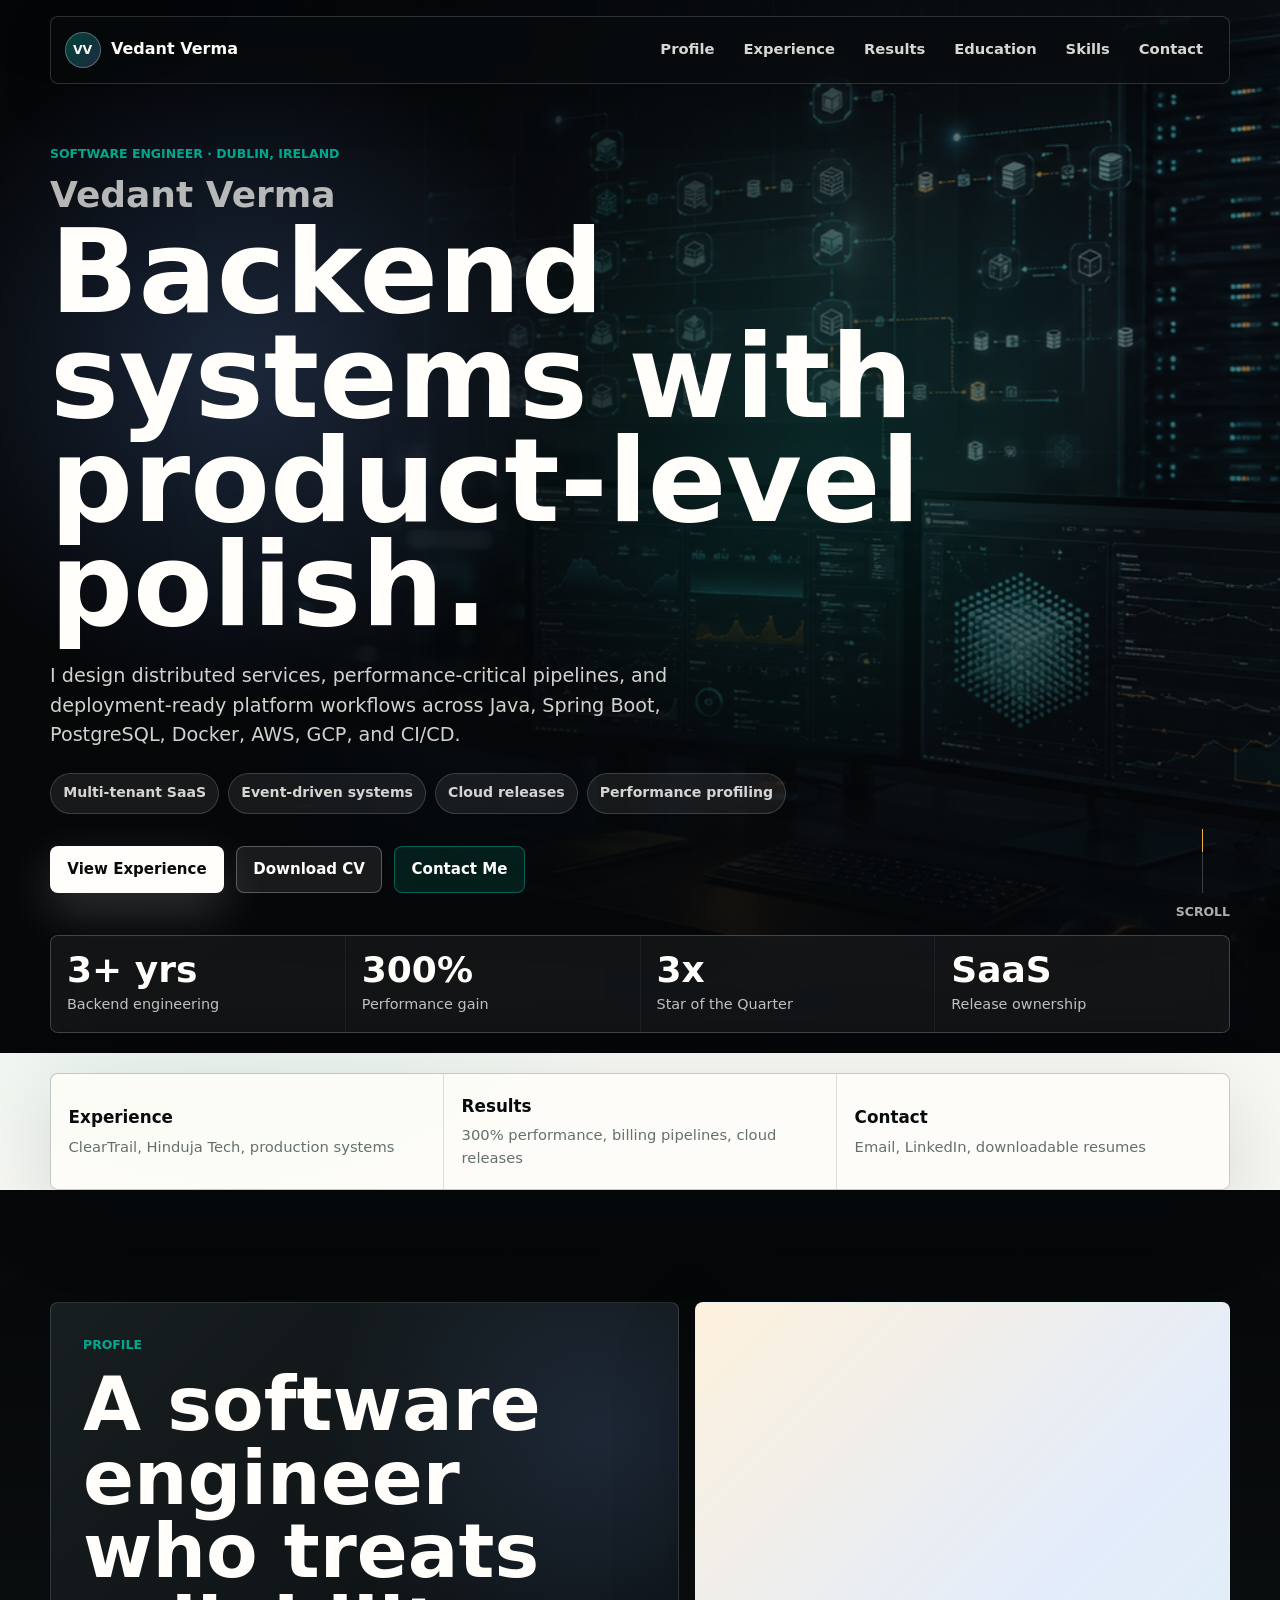
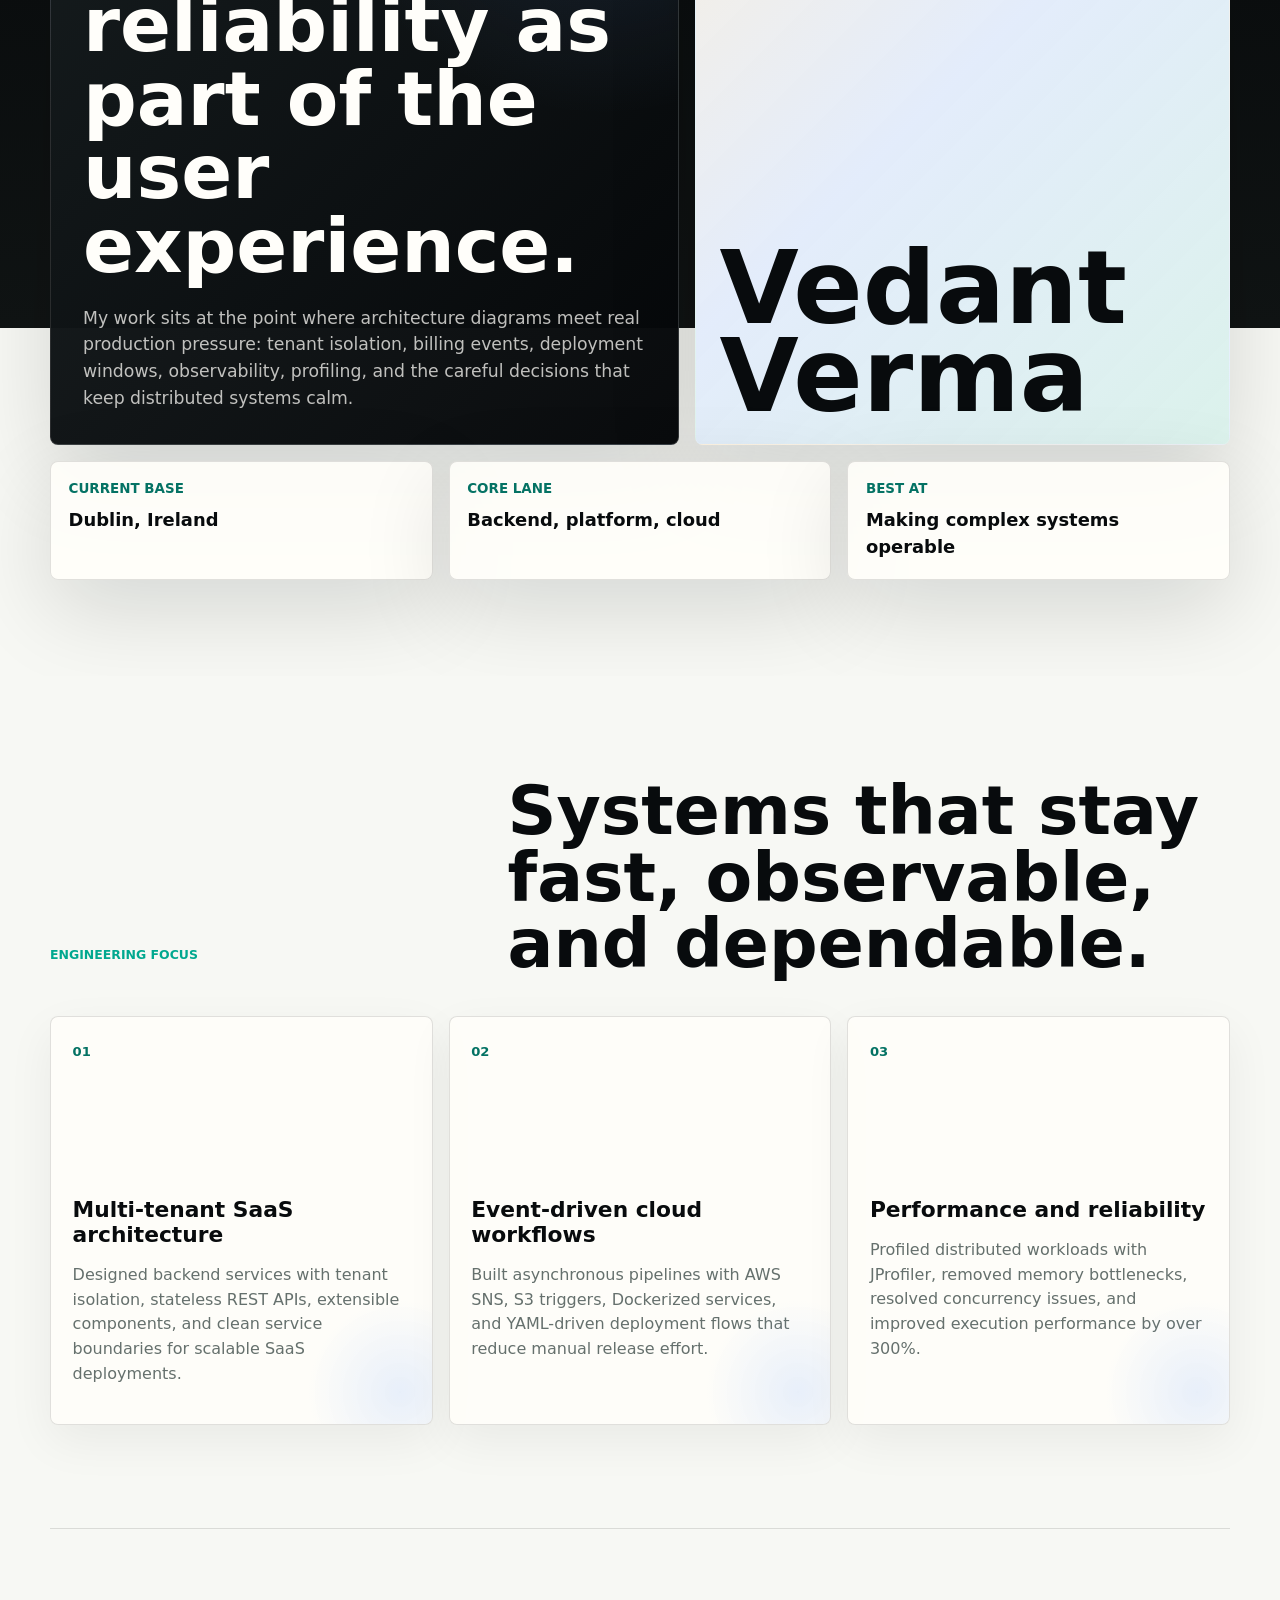
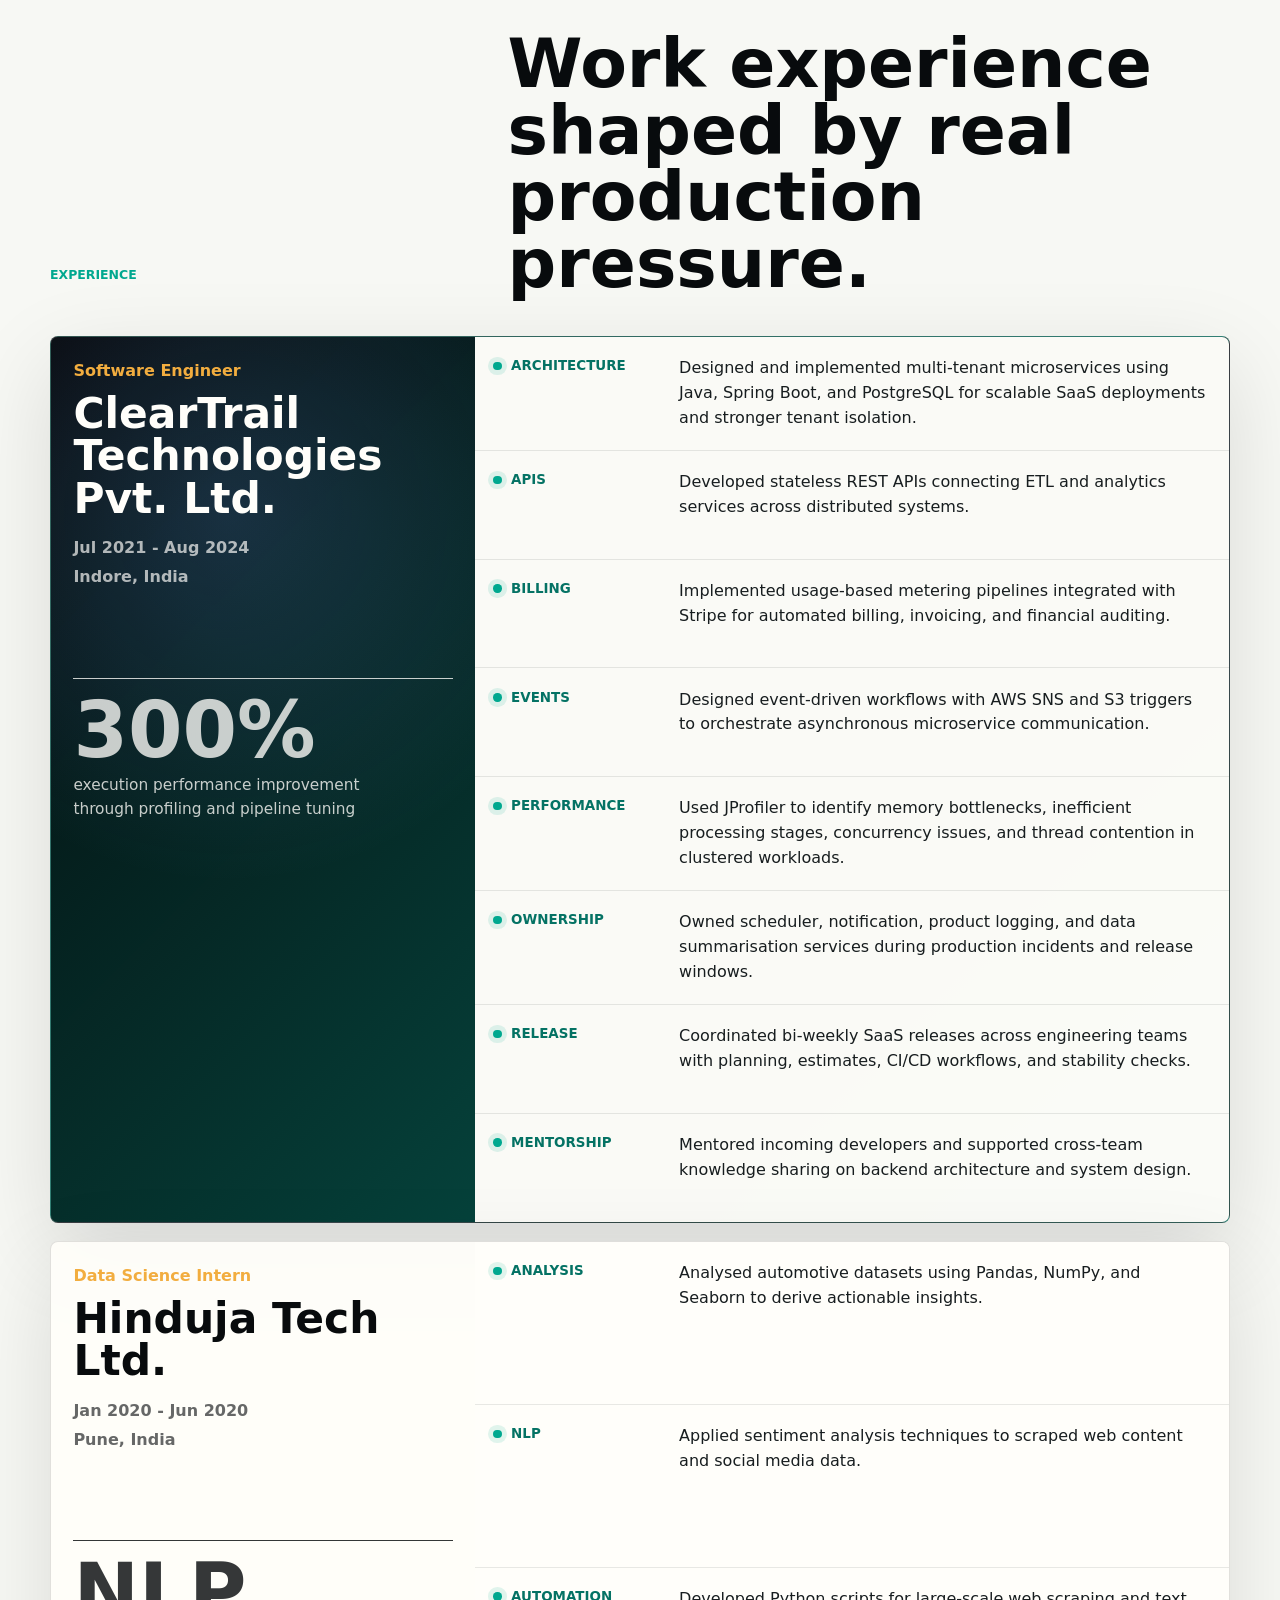
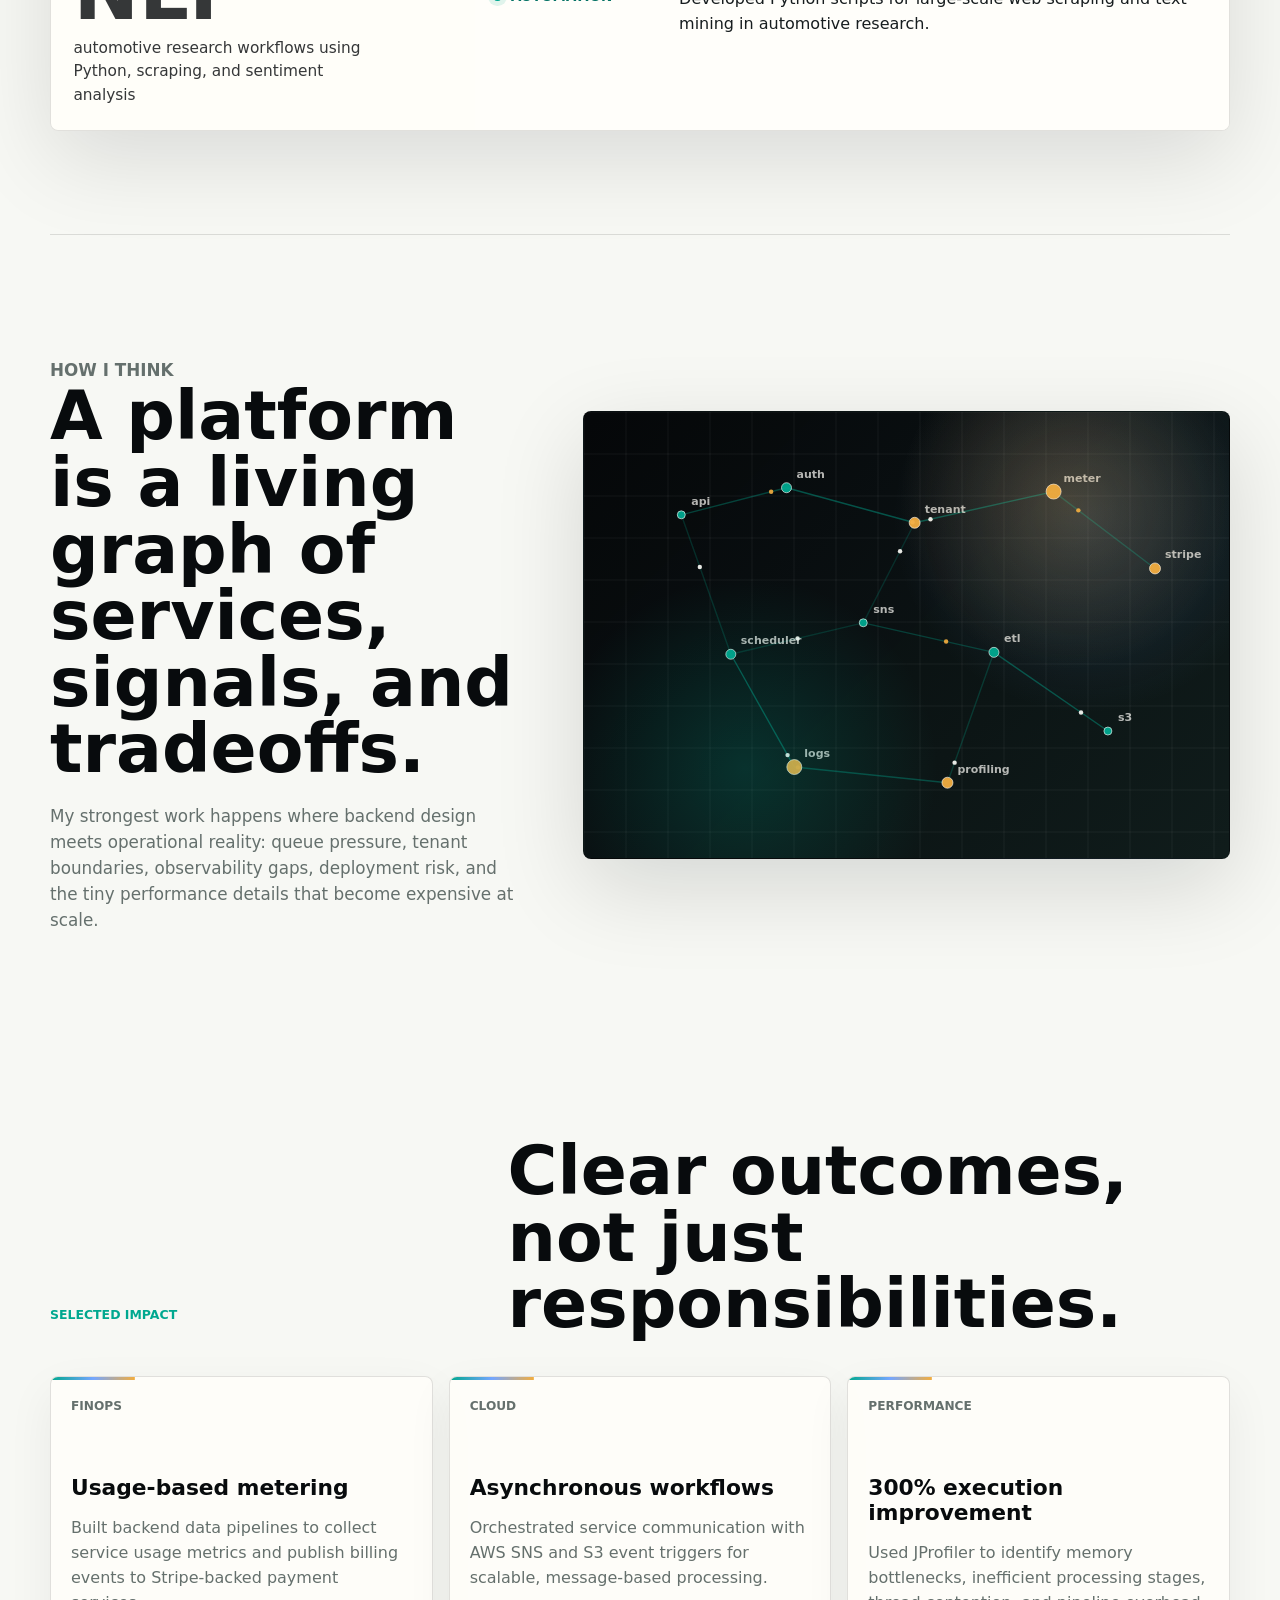
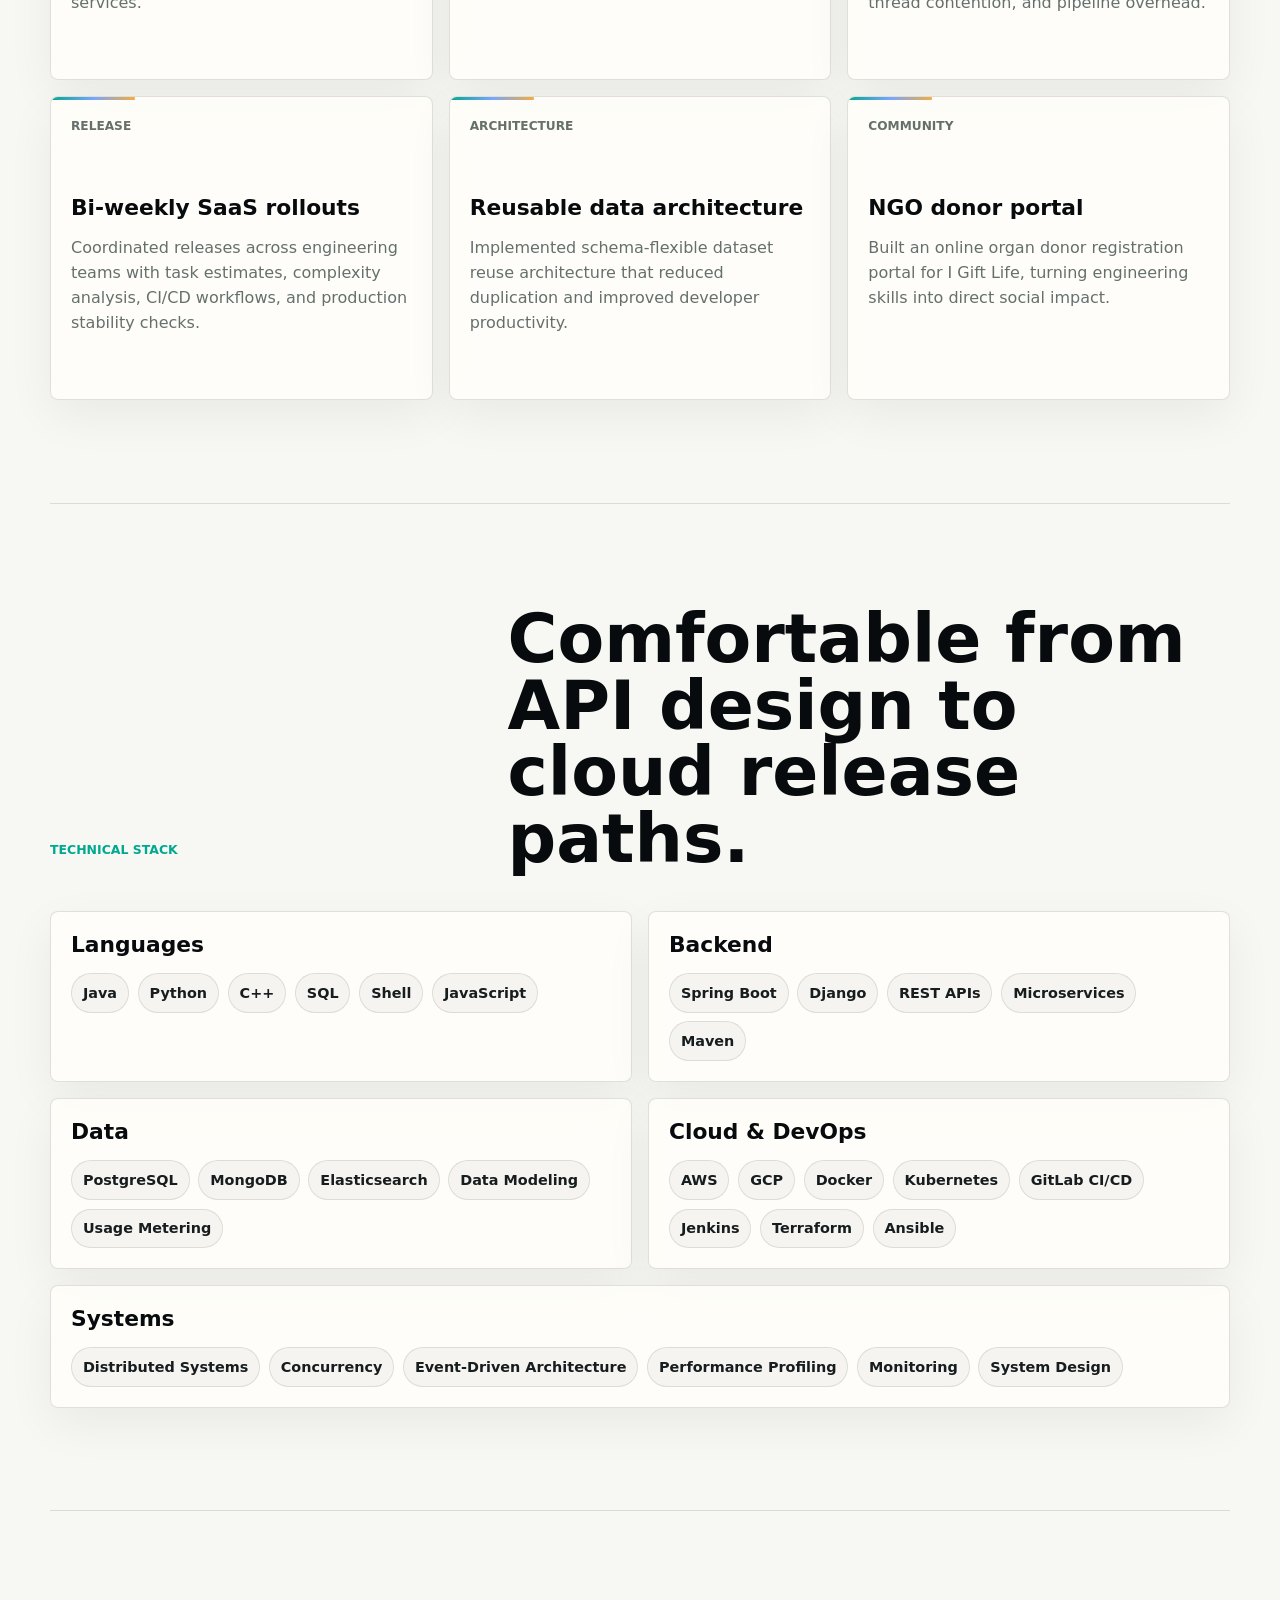
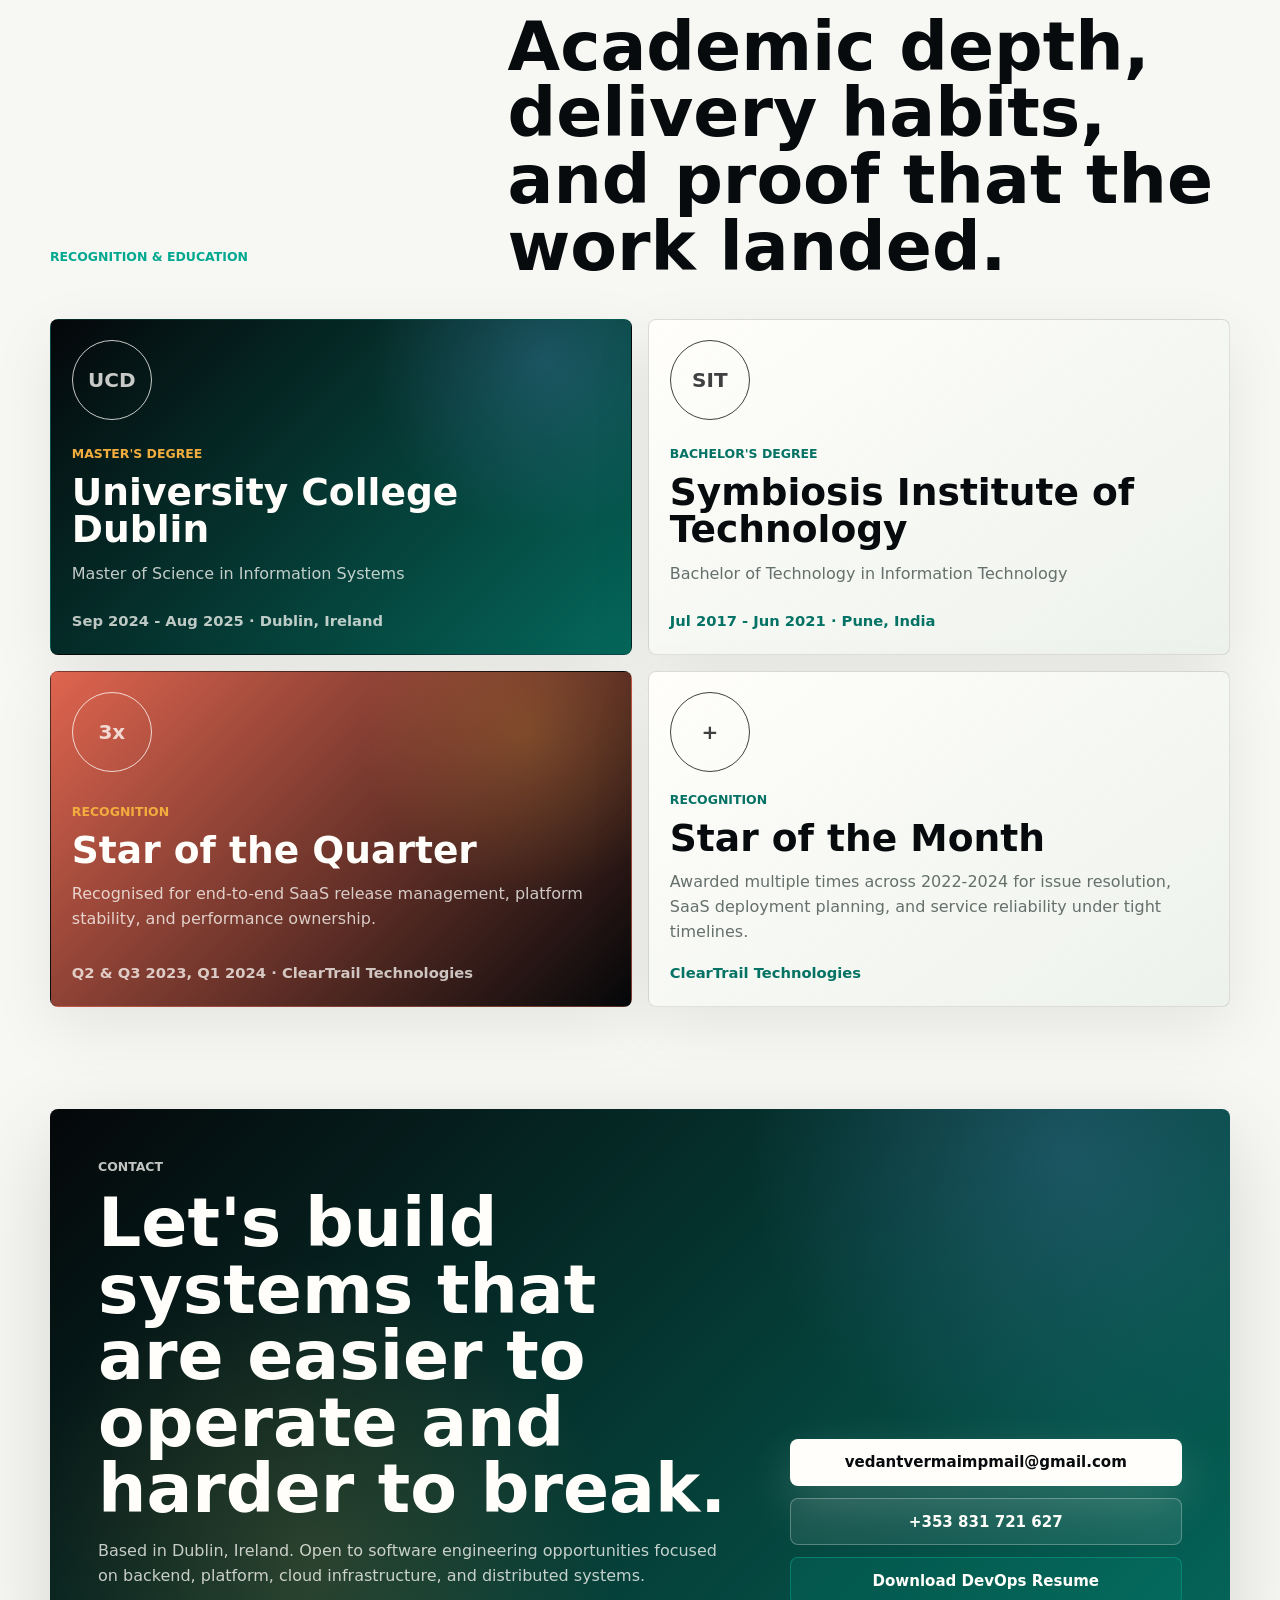
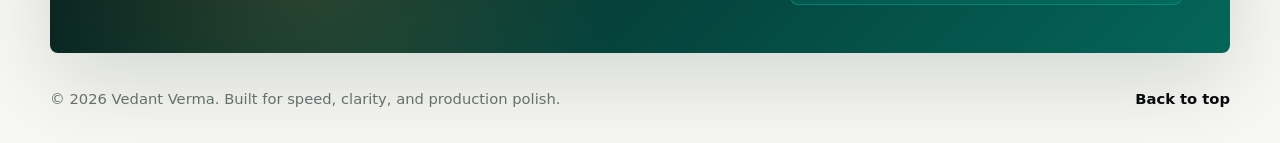
==== index.html @ c0d370b8 "Initial portfolio site" ====
<!doctype html>
<html lang="en">
  <head>
    <meta charset="utf-8" />
    <meta name="viewport" content="width=device-width, initial-scale=1" />
    <title>Vedant Verma | Software Engineer</title>
    <meta
      name="description"
      content="Portfolio of Vedant Verma, a software engineer focused on backend systems, SaaS platforms, cloud infrastructure, and performance engineering."
    />
    <meta name="theme-color" content="#07100f" />
    <meta property="og:title" content="Vedant Verma | Software Engineer" />
    <meta
      property="og:description"
      content="Backend and platform engineer building reliable SaaS systems, event-driven services, cloud deployments, and high-performance distributed workloads."
    />
    <meta property="og:type" content="website" />
    <meta property="og:image" content="assets/systems-hero.png" />
    <link rel="icon" href="assets/favicon.svg" type="image/svg+xml" />
    <link rel="preload" href="assets/systems-hero.png" as="image" />
    <link rel="stylesheet" href="styles.css" />
  </head>
  <body>
    <a class="skip-link" href="#main">Skip to content</a>
    <div class="scroll-progress" aria-hidden="true"></div>
    <div class="pointer-glow" aria-hidden="true"></div>

    <header class="site-header" aria-label="Primary navigation">
      <a class="brand" href="#top" aria-label="Vedant Verma home">
        <span class="brand-mark" aria-hidden="true">VV</span>
        <span>Vedant Verma</span>
      </a>
      <button class="nav-toggle" type="button" aria-label="Toggle navigation" aria-expanded="false">
        <span></span>
        <span></span>
      </button>
      <nav class="nav-links">
        <a href="#story">Profile</a>
        <a href="#work">Experience</a>
        <a href="#impact">Results</a>
        <a href="#education">Education</a>
        <a href="#stack">Skills</a>
        <a href="#contact">Contact</a>
      </nav>
    </header>

    <main id="main">
      <section class="hero" id="top" aria-label="Introduction">
        <img class="hero-image" src="assets/systems-hero.png" alt="" />
        <div class="hero-overlay"></div>
        <div class="hero-content">
          <p class="eyebrow">Software Engineer &middot; Dublin, Ireland</p>
          <h1>
            <span class="hero-name">Vedant Verma</span>
            <span>Backend systems with product-level polish.</span>
          </h1>
          <p class="hero-copy">
            I design distributed services, performance-critical pipelines, and deployment-ready
            platform workflows across Java, Spring Boot, PostgreSQL, Docker, AWS, GCP, and CI/CD.
          </p>
          <div class="hero-chip-row" aria-label="Engineering strengths">
            <span>Multi-tenant SaaS</span>
            <span>Event-driven systems</span>
            <span>Cloud releases</span>
            <span>Performance profiling</span>
          </div>
          <div class="hero-actions" aria-label="Primary actions">
            <a class="button button-primary" href="#work">
              View Experience
            </a>
            <a class="button button-secondary" href="assets/vedant-verma-software-engineer-cv.pdf" download>
              Download CV
            </a>
            <a class="button button-ghost" href="mailto:vedantvermaimpmail@gmail.com">
              Contact Me
            </a>
          </div>
        </div>
        <div class="hero-scroll-cue" aria-hidden="true">
          <span></span>
          Scroll
        </div>
        <dl class="hero-metrics" aria-label="Career highlights">
          <div>
            <dt>3+ yrs</dt>
            <dd>Backend engineering</dd>
          </div>
          <div>
            <dt>300%</dt>
            <dd>Performance gain</dd>
          </div>
          <div>
            <dt>3x</dt>
            <dd>Star of the Quarter</dd>
          </div>
          <div>
            <dt>SaaS</dt>
            <dd>Release ownership</dd>
          </div>
        </dl>
      </section>

      <section class="route-strip" aria-label="Portfolio highlights">
        <a href="#work">
          <strong>Experience</strong>
          <span>ClearTrail, Hinduja Tech, production systems</span>
        </a>
        <a href="#impact">
          <strong>Results</strong>
          <span>300% performance, billing pipelines, cloud releases</span>
        </a>
        <a href="#contact">
          <strong>Contact</strong>
          <span>Email, LinkedIn, downloadable resumes</span>
        </a>
      </section>

      <section class="signature-section" id="story" aria-labelledby="signature-title">
        <div class="signature-inner">
          <div class="signature-copy">
            <p class="eyebrow">Profile</p>
            <h2 id="signature-title">A software engineer who treats reliability as part of the user experience.</h2>
            <p>
              My work sits at the point where architecture diagrams meet real production pressure:
              tenant isolation, billing events, deployment windows, observability, profiling, and
              the careful decisions that keep distributed systems calm.
            </p>
          </div>
          <div class="signature-nameplate" aria-label="Vedant Verma">
            <span>Vedant</span>
            <span>Verma</span>
          </div>
          <div class="signature-facts" aria-label="Quick profile">
            <article>
              <strong>Current base</strong>
              <span>Dublin, Ireland</span>
            </article>
            <article>
              <strong>Core lane</strong>
              <span>Backend, platform, cloud</span>
            </article>
            <article>
              <strong>Best at</strong>
              <span>Making complex systems operable</span>
            </article>
          </div>
        </div>
      </section>

      <section class="section focus-section" aria-labelledby="focus-title">
        <div class="section-heading">
          <p class="eyebrow">Engineering Focus</p>
          <h2 id="focus-title">Systems that stay fast, observable, and dependable.</h2>
        </div>
        <div class="focus-grid">
          <article class="focus-card">
            <span class="card-index">01</span>
            <h3>Multi-tenant SaaS architecture</h3>
            <p>
              Designed backend services with tenant isolation, stateless REST APIs, extensible
              components, and clean service boundaries for scalable SaaS deployments.
            </p>
          </article>
          <article class="focus-card">
            <span class="card-index">02</span>
            <h3>Event-driven cloud workflows</h3>
            <p>
              Built asynchronous pipelines with AWS SNS, S3 triggers, Dockerized services, and
              YAML-driven deployment flows that reduce manual release effort.
            </p>
          </article>
          <article class="focus-card">
            <span class="card-index">03</span>
            <h3>Performance and reliability</h3>
            <p>
              Profiled distributed workloads with JProfiler, removed memory bottlenecks, resolved
              concurrency issues, and improved execution performance by over 300%.
            </p>
          </article>
        </div>
      </section>

      <section class="section work-section" id="work" aria-labelledby="work-title">
        <div class="section-heading">
          <p class="eyebrow">Experience</p>
          <h2 id="work-title">Work experience shaped by real production pressure.</h2>
        </div>
        <div class="experience-showcase" aria-label="Professional experience">
          <article class="experience-panel experience-panel-dark">
            <div class="experience-sticky">
              <p class="role">Software Engineer</p>
              <h3>ClearTrail Technologies Pvt. Ltd.</h3>
              <div class="experience-meta">
                <span>Jul 2021 - Aug 2024</span>
                <span>Indore, India</span>
              </div>
              <div class="experience-signal">
                <strong>300%</strong>
                <span>execution performance improvement through profiling and pipeline tuning</span>
              </div>
            </div>
            <ul class="experience-points">
              <li>
                <strong>Architecture</strong>
                <span>Designed and implemented multi-tenant microservices using Java, Spring Boot, and PostgreSQL for scalable SaaS deployments and stronger tenant isolation.</span>
              </li>
              <li>
                <strong>APIs</strong>
                <span>Developed stateless REST APIs connecting ETL and analytics services across distributed systems.</span>
              </li>
              <li>
                <strong>Billing</strong>
                <span>Implemented usage-based metering pipelines integrated with Stripe for automated billing, invoicing, and financial auditing.</span>
              </li>
              <li>
                <strong>Events</strong>
                <span>Designed event-driven workflows with AWS SNS and S3 triggers to orchestrate asynchronous microservice communication.</span>
              </li>
              <li>
                <strong>Performance</strong>
                <span>Used JProfiler to identify memory bottlenecks, inefficient processing stages, concurrency issues, and thread contention in clustered workloads.</span>
              </li>
              <li>
                <strong>Ownership</strong>
                <span>Owned scheduler, notification, product logging, and data summarisation services during production incidents and release windows.</span>
              </li>
              <li>
                <strong>Release</strong>
                <span>Coordinated bi-weekly SaaS releases across engineering teams with planning, estimates, CI/CD workflows, and stability checks.</span>
              </li>
              <li>
                <strong>Mentorship</strong>
                <span>Mentored incoming developers and supported cross-team knowledge sharing on backend architecture and system design.</span>
              </li>
            </ul>
          </article>

          <article class="experience-panel">
            <div class="experience-sticky">
              <p class="role">Data Science Intern</p>
              <h3>Hinduja Tech Ltd.</h3>
              <div class="experience-meta">
                <span>Jan 2020 - Jun 2020</span>
                <span>Pune, India</span>
              </div>
              <div class="experience-signal">
                <strong>NLP</strong>
                <span>automotive research workflows using Python, scraping, and sentiment analysis</span>
              </div>
            </div>
            <ul class="experience-points">
              <li>
                <strong>Analysis</strong>
                <span>Analysed automotive datasets using Pandas, NumPy, and Seaborn to derive actionable insights.</span>
              </li>
              <li>
                <strong>NLP</strong>
                <span>Applied sentiment analysis techniques to scraped web content and social media data.</span>
              </li>
              <li>
                <strong>Automation</strong>
                <span>Developed Python scripts for large-scale web scraping and text mining in automotive research.</span>
              </li>
            </ul>
          </article>
        </div>
      </section>

      <section class="system-map-section" aria-labelledby="map-title">
        <div class="map-copy">
          <p class="eyebrow">How I Think</p>
          <h2 id="map-title">A platform is a living graph of services, signals, and tradeoffs.</h2>
          <p>
            My strongest work happens where backend design meets operational reality: queue pressure,
            tenant boundaries, observability gaps, deployment risk, and the tiny performance details
            that become expensive at scale.
          </p>
        </div>
        <div class="map-frame" aria-hidden="true">
          <canvas id="systemMap"></canvas>
        </div>
      </section>

      <section class="section impact-section" id="impact" aria-labelledby="impact-title">
        <div class="section-heading">
          <p class="eyebrow">Selected Impact</p>
          <h2 id="impact-title">Clear outcomes, not just responsibilities.</h2>
        </div>
        <div class="impact-grid">
          <article class="impact-card">
            <p class="impact-label">FinOps</p>
            <h3>Usage-based metering</h3>
            <p>
              Built backend data pipelines to collect service usage metrics and publish billing
              events to Stripe-backed payment services.
            </p>
          </article>
          <article class="impact-card">
            <p class="impact-label">Cloud</p>
            <h3>Asynchronous workflows</h3>
            <p>
              Orchestrated service communication with AWS SNS and S3 event triggers for scalable,
              message-based processing.
            </p>
          </article>
          <article class="impact-card">
            <p class="impact-label">Performance</p>
            <h3>300% execution improvement</h3>
            <p>
              Used JProfiler to identify memory bottlenecks, inefficient processing stages, thread
              contention, and pipeline overhead.
            </p>
          </article>
          <article class="impact-card">
            <p class="impact-label">Release</p>
            <h3>Bi-weekly SaaS rollouts</h3>
            <p>
              Coordinated releases across engineering teams with task estimates, complexity analysis,
              CI/CD workflows, and production stability checks.
            </p>
          </article>
          <article class="impact-card">
            <p class="impact-label">Architecture</p>
            <h3>Reusable data architecture</h3>
            <p>
              Implemented schema-flexible dataset reuse architecture that reduced duplication and
              improved developer productivity.
            </p>
          </article>
          <article class="impact-card">
            <p class="impact-label">Community</p>
            <h3>NGO donor portal</h3>
            <p>
              Built an online organ donor registration portal for I Gift Life, turning engineering
              skills into direct social impact.
            </p>
          </article>
        </div>
      </section>

      <section class="section stack-section" id="stack" aria-labelledby="stack-title">
        <div class="section-heading">
          <p class="eyebrow">Technical Stack</p>
          <h2 id="stack-title">Comfortable from API design to cloud release paths.</h2>
        </div>
        <div class="stack-layout">
          <article class="stack-group">
            <h3>Languages</h3>
            <div class="pill-row">
              <span>Java</span>
              <span>Python</span>
              <span>C++</span>
              <span>SQL</span>
              <span>Shell</span>
              <span>JavaScript</span>
            </div>
          </article>
          <article class="stack-group">
            <h3>Backend</h3>
            <div class="pill-row">
              <span>Spring Boot</span>
              <span>Django</span>
              <span>REST APIs</span>
              <span>Microservices</span>
              <span>Maven</span>
            </div>
          </article>
          <article class="stack-group">
            <h3>Data</h3>
            <div class="pill-row">
              <span>PostgreSQL</span>
              <span>MongoDB</span>
              <span>Elasticsearch</span>
              <span>Data Modeling</span>
              <span>Usage Metering</span>
            </div>
          </article>
          <article class="stack-group">
            <h3>Cloud & DevOps</h3>
            <div class="pill-row">
              <span>AWS</span>
              <span>GCP</span>
              <span>Docker</span>
              <span>Kubernetes</span>
              <span>GitLab CI/CD</span>
              <span>Jenkins</span>
              <span>Terraform</span>
              <span>Ansible</span>
            </div>
          </article>
          <article class="stack-group">
            <h3>Systems</h3>
            <div class="pill-row">
              <span>Distributed Systems</span>
              <span>Concurrency</span>
              <span>Event-Driven Architecture</span>
              <span>Performance Profiling</span>
              <span>Monitoring</span>
              <span>System Design</span>
            </div>
          </article>
        </div>
      </section>

      <section class="section education-section" id="education" aria-labelledby="education-title">
        <div class="section-heading">
          <p class="eyebrow">Recognition & Education</p>
          <h2 id="education-title">Academic depth, delivery habits, and proof that the work landed.</h2>
        </div>
        <div class="education-gallery">
          <article class="education-card education-card-feature">
            <div class="school-mark" aria-hidden="true">UCD</div>
            <div>
              <p class="education-label">Master's degree</p>
              <h3>University College Dublin</h3>
              <p>Master of Science in Information Systems</p>
            </div>
            <span>Sep 2024 - Aug 2025 &middot; Dublin, Ireland</span>
          </article>
          <article class="education-card">
            <div class="school-mark" aria-hidden="true">SIT</div>
            <div>
              <p class="education-label">Bachelor's degree</p>
              <h3>Symbiosis Institute of Technology</h3>
              <p>Bachelor of Technology in Information Technology</p>
            </div>
            <span>Jul 2017 - Jun 2021 &middot; Pune, India</span>
          </article>
          <article class="education-card education-card-award">
            <div class="school-mark" aria-hidden="true">3x</div>
            <div>
              <p class="education-label">Recognition</p>
              <h3>Star of the Quarter</h3>
              <p>Recognised for end-to-end SaaS release management, platform stability, and performance ownership.</p>
            </div>
            <span>Q2 & Q3 2023, Q1 2024 &middot; ClearTrail Technologies</span>
          </article>
          <article class="education-card">
            <div class="school-mark" aria-hidden="true">+</div>
            <div>
              <p class="education-label">Recognition</p>
              <h3>Star of the Month</h3>
              <p>Awarded multiple times across 2022-2024 for issue resolution, SaaS deployment planning, and service reliability under tight timelines.</p>
            </div>
            <span>ClearTrail Technologies</span>
          </article>
        </div>
      </section>

      <section class="contact-section" id="contact" aria-labelledby="contact-title">
        <div>
          <p class="eyebrow">Contact</p>
          <h2 id="contact-title">Let's build systems that are easier to operate and harder to break.</h2>
          <p>
            Based in Dublin, Ireland. Open to software engineering opportunities focused on backend,
            platform, cloud infrastructure, and distributed systems.
          </p>
        </div>
        <div class="contact-actions">
          <a class="button button-primary" href="mailto:vedantvermaimpmail@gmail.com">vedantvermaimpmail@gmail.com</a>
          <a class="button button-secondary" href="tel:+353831721627">+353 831 721 627</a>
          <a class="button button-ghost" href="assets/vedant-verma-platform-devops-resume.pdf" download>
            Download DevOps Resume
          </a>
        </div>
      </section>
    </main>

    <footer class="site-footer">
      <p>&copy; <span id="year"></span> Vedant Verma. Built for speed, clarity, and production polish.</p>
      <a href="#top">Back to top</a>
    </footer>

    <script type="application/ld+json">
      {
        "@context": "https://schema.org",
        "@type": "Person",
        "name": "Vedant Verma",
        "jobTitle": "Software Engineer",
        "address": {
          "@type": "PostalAddress",
          "addressLocality": "Dublin",
          "addressCountry": "Ireland"
        },
        "email": "mailto:vedantvermaimpmail@gmail.com",
        "telephone": "+353831721627",
        "sameAs": ["https://www.linkedin.com/in/vedant-verma-4b9367188/"],
        "knowsAbout": [
          "Java",
          "Spring Boot",
          "Distributed Systems",
          "Microservices",
          "AWS",
          "GCP",
          "Docker",
          "PostgreSQL",
          "Performance Engineering",
          "CI/CD"
        ]
      }
    </script>
    <script src="script.js"></script>
  </body>
</html>
---- styles.css ----
:root {
  --ink: #080b0d;
  --ink-2: #171d1f;
  --paper: #f7f8f4;
  --paper-2: #e8eee9;
  --white: #fffefa;
  --muted: #65706d;
  --line: rgba(8, 11, 13, 0.12);
  --teal: #00a88f;
  --teal-dark: #047264;
  --amber: #f2ad3f;
  --clay: #ed6a53;
  --sky: #74a6ff;
  --shadow: 0 28px 90px rgba(8, 11, 13, 0.14);
  --radius: 8px;
  --max: 1180px;
  --ease: cubic-bezier(0.2, 0.8, 0.2, 1);
}

* {
  box-sizing: border-box;
}

html {
  scroll-behavior: smooth;
}

body {
  margin: 0;
  color: var(--ink);
  background:
    radial-gradient(circle at 18% 8%, rgba(0, 168, 143, 0.12), transparent 30rem),
    radial-gradient(circle at 90% 18%, rgba(242, 173, 63, 0.11), transparent 26rem),
    linear-gradient(180deg, #fdfdf9 0, var(--paper) 28rem),
    var(--paper);
  font-family:
    Inter, ui-sans-serif, system-ui, -apple-system, BlinkMacSystemFont, "Segoe UI", sans-serif;
  line-height: 1.55;
  text-rendering: optimizeLegibility;
}

body.nav-open {
  overflow: hidden;
}

img,
canvas {
  display: block;
  max-width: 100%;
}

a {
  color: inherit;
  text-decoration: none;
}

.skip-link {
  position: fixed;
  left: 1rem;
  top: 1rem;
  z-index: 100;
  transform: translateY(-180%);
  border-radius: var(--radius);
  background: var(--white);
  color: var(--ink);
  padding: 0.7rem 1rem;
  box-shadow: var(--shadow);
}

.skip-link:focus {
  transform: translateY(0);
}

.scroll-progress {
  position: fixed;
  top: 0;
  left: 0;
  z-index: 80;
  width: 100%;
  height: 3px;
  background: linear-gradient(90deg, var(--teal), var(--sky), var(--amber), var(--clay));
  transform: scaleX(0);
  transform-origin: left;
}

.pointer-glow {
  position: fixed;
  top: 0;
  left: 0;
  z-index: 1;
  width: 22rem;
  height: 22rem;
  border-radius: 50%;
  background:
    radial-gradient(circle, rgba(116, 166, 255, 0.16), rgba(0, 168, 143, 0.1) 38%, transparent 68%);
  opacity: 0;
  pointer-events: none;
  transform: translate3d(-50%, -50%, 0);
  transition: opacity 240ms ease;
}

body.has-pointer .pointer-glow {
  opacity: 1;
}

.site-header {
  position: fixed;
  top: 0;
  left: 0;
  right: 0;
  z-index: 50;
  display: flex;
  align-items: center;
  justify-content: space-between;
  gap: 1rem;
  width: min(calc(100% - 2rem), var(--max));
  margin: 1rem auto 0;
  border: 1px solid rgba(255, 254, 250, 0.16);
  border-radius: var(--radius);
  padding: 0.72rem 0.85rem;
  color: var(--white);
  background: rgba(8, 11, 13, 0.66);
  box-shadow: 0 16px 50px rgba(0, 0, 0, 0.22);
  backdrop-filter: blur(18px);
  transition:
    background 180ms ease,
    border-color 180ms ease,
    transform 180ms ease;
}

.site-header.is-scrolled {
  border-color: rgba(8, 11, 13, 0.1);
  color: var(--ink);
  background: rgba(255, 254, 250, 0.9);
}

.brand,
.nav-links {
  display: flex;
  align-items: center;
}

.brand {
  gap: 0.65rem;
  font-weight: 760;
  letter-spacing: 0;
}

.brand-mark {
  display: grid;
  width: 2.25rem;
  height: 2.25rem;
  place-items: center;
  border: 1px solid rgba(255, 254, 250, 0.28);
  border-radius: 50%;
  background: linear-gradient(135deg, rgba(0, 168, 143, 0.38), rgba(116, 166, 255, 0.22));
  color: var(--white);
  font-size: 0.78rem;
}

.site-header.is-scrolled .brand-mark {
  border-color: rgba(8, 11, 13, 0.12);
  background: linear-gradient(135deg, rgba(0, 168, 143, 0.18), rgba(116, 166, 255, 0.12));
  color: var(--ink);
}

.nav-links {
  gap: 0.25rem;
}

.nav-links a {
  border-radius: var(--radius);
  padding: 0.62rem 0.78rem;
  color: currentColor;
  font-size: 0.92rem;
  font-weight: 680;
  opacity: 0.84;
  position: relative;
  transition:
    background 160ms ease,
    opacity 160ms ease,
    transform 160ms ease,
    color 160ms ease;
}

.nav-links a:hover,
.nav-links a:focus-visible,
.nav-links a.is-active {
  background: rgba(255, 254, 250, 0.12);
  opacity: 1;
  transform: translateY(-1px);
}

.site-header.is-scrolled .nav-links a:hover,
.site-header.is-scrolled .nav-links a:focus-visible,
.site-header.is-scrolled .nav-links a.is-active {
  background: rgba(8, 11, 13, 0.06);
  color: var(--teal-dark);
}

.nav-toggle {
  display: none;
  width: 2.55rem;
  height: 2.55rem;
  place-items: center;
  border: 1px solid rgba(255, 254, 250, 0.2);
  border-radius: var(--radius);
  background: transparent;
  color: currentColor;
  cursor: pointer;
}

.nav-toggle span {
  display: block;
  width: 1rem;
  height: 2px;
  margin: 3px auto;
  background: currentColor;
  transition:
    transform 160ms ease,
    opacity 160ms ease;
}

.nav-open .nav-toggle span:first-child {
  transform: translateY(4px) rotate(45deg);
}

.nav-open .nav-toggle span:last-child {
  transform: translateY(-4px) rotate(-45deg);
}

.hero {
  position: relative;
  display: grid;
  min-height: 96vh;
  overflow: hidden;
  color: var(--white);
  isolation: isolate;
}

.hero-image,
.hero-overlay {
  position: absolute;
  inset: 0;
  width: 100%;
  height: 100%;
}

.hero-image {
  z-index: -3;
  object-fit: cover;
  object-position: center;
  transform: translate3d(0, var(--hero-shift, 0), 0) scale(1.04);
  transition: transform 160ms linear;
}

.hero-overlay {
  z-index: -2;
  background:
    radial-gradient(circle at 19% 35%, rgba(116, 166, 255, 0.2), transparent 27%),
    radial-gradient(circle at 64% 42%, rgba(0, 168, 143, 0.15), transparent 34%),
    linear-gradient(90deg, rgba(5, 7, 9, 0.96) 0%, rgba(5, 7, 9, 0.82) 38%, rgba(5, 7, 9, 0.38) 76%, rgba(5, 7, 9, 0.26) 100%),
    linear-gradient(180deg, rgba(5, 7, 9, 0.12) 0%, rgba(5, 7, 9, 0.34) 58%, rgba(5, 7, 9, 0.95) 100%);
}

.hero-content {
  width: min(calc(100% - 2rem), var(--max));
  margin: auto;
  padding: 9rem 0 10rem;
  animation: heroEnter 1000ms var(--ease) both;
}

.eyebrow {
  margin: 0 0 0.85rem;
  color: var(--teal);
  font-size: 0.78rem;
  font-weight: 840;
  letter-spacing: 0;
  text-transform: uppercase;
}

.hero h1 {
  max-width: 940px;
  margin: 0;
  color: var(--white);
  font-size: 7.25rem;
  line-height: 0.9;
  letter-spacing: 0;
}

.hero h1 span {
  display: block;
}

.hero-name {
  margin-bottom: 0.45rem;
  color: rgba(255, 254, 250, 0.7);
  font-size: 2.25rem;
  line-height: 1;
}

.hero-copy {
  max-width: 660px;
  margin: 1.45rem 0 0;
  color: rgba(255, 254, 250, 0.82);
  font-size: 1.2rem;
}

.hero-chip-row {
  display: flex;
  flex-wrap: wrap;
  gap: 0.55rem;
  max-width: 760px;
  margin-top: 1.4rem;
}

.hero-chip-row span {
  border: 1px solid rgba(255, 254, 250, 0.16);
  border-radius: 999px;
  background: rgba(255, 254, 250, 0.075);
  padding: 0.54rem 0.76rem;
  color: rgba(255, 254, 250, 0.82);
  font-size: 0.88rem;
  font-weight: 760;
  backdrop-filter: blur(14px);
}

.hero-actions,
.contact-actions {
  display: flex;
  flex-wrap: wrap;
  gap: 0.75rem;
  margin-top: 2rem;
}

.button {
  display: inline-flex;
  min-height: 2.95rem;
  align-items: center;
  justify-content: center;
  border: 1px solid transparent;
  border-radius: var(--radius);
  padding: 0.8rem 1.02rem;
  font-size: 0.94rem;
  font-weight: 780;
  line-height: 1.1;
  transition:
    transform 220ms var(--ease),
    border-color 220ms ease,
    background 220ms ease,
    box-shadow 220ms ease;
}

.button:hover,
.button:focus-visible {
  transform: translateY(-3px);
}

.button-primary {
  background: var(--white);
  color: var(--ink);
  box-shadow: 0 18px 48px rgba(255, 254, 250, 0.18);
}

.button-primary:hover,
.button-primary:focus-visible {
  background: #f1f5ef;
}

.button-secondary {
  border-color: rgba(255, 254, 250, 0.28);
  background: rgba(255, 254, 250, 0.08);
  color: var(--white);
}

.button-secondary:hover,
.button-secondary:focus-visible {
  background: rgba(255, 254, 250, 0.16);
}

.button-ghost {
  border-color: rgba(0, 168, 143, 0.5);
  background: rgba(0, 168, 143, 0.14);
  color: var(--white);
}

.button-ghost:hover,
.button-ghost:focus-visible {
  background: rgba(0, 168, 143, 0.24);
}

.hero-metrics {
  position: absolute;
  left: 50%;
  bottom: 1.25rem;
  display: grid;
  width: min(calc(100% - 2rem), var(--max));
  grid-template-columns: repeat(4, 1fr);
  gap: 1px;
  margin: 0;
  overflow: hidden;
  border: 1px solid rgba(255, 254, 250, 0.16);
  border-radius: var(--radius);
  background: rgba(255, 254, 250, 0.1);
  transform: translateX(-50%);
  backdrop-filter: blur(18px);
}

.hero-metrics div {
  padding: 1rem;
  background: rgba(5, 7, 9, 0.48);
}

.hero-metrics dt {
  color: var(--white);
  font-size: 2.25rem;
  font-weight: 860;
  line-height: 1;
}

.hero-metrics dd {
  margin: 0.35rem 0 0;
  color: rgba(255, 254, 250, 0.74);
  font-size: 0.9rem;
}

.hero-scroll-cue {
  position: absolute;
  right: max(1rem, calc((100% - var(--max)) / 2));
  bottom: 8.2rem;
  display: grid;
  justify-items: center;
  gap: 0.55rem;
  color: rgba(255, 254, 250, 0.68);
  font-size: 0.78rem;
  font-weight: 780;
  text-transform: uppercase;
}

.hero-scroll-cue span {
  display: block;
  width: 1px;
  height: 4rem;
  overflow: hidden;
  background: rgba(255, 254, 250, 0.22);
}

.hero-scroll-cue span::after {
  display: block;
  width: 1px;
  height: 1.4rem;
  background: var(--amber);
  animation: scrollCue 1600ms ease-in-out infinite;
  content: "";
}

.route-strip {
  position: relative;
  z-index: 4;
  display: grid;
  width: min(calc(100% - 2rem), var(--max));
  grid-template-columns: repeat(3, 1fr);
  gap: 1px;
  overflow: hidden;
  margin: 1.25rem auto 0;
  border: 1px solid rgba(8, 11, 13, 0.1);
  border-radius: var(--radius);
  background: rgba(8, 11, 13, 0.1);
  box-shadow: var(--shadow);
}

.route-strip a {
  display: grid;
  gap: 0.35rem;
  min-height: 7.2rem;
  align-content: center;
  padding: 1.1rem;
  background: rgba(255, 254, 250, 0.92);
  transition:
    background 220ms ease,
    transform 220ms var(--ease);
}

.route-strip a:hover,
.route-strip a:focus-visible {
  background: var(--white);
  transform: translateY(-2px);
}

.route-strip strong,
.route-strip span {
  display: block;
}

.route-strip strong {
  color: var(--ink);
  font-size: 1.05rem;
}

.route-strip span {
  color: var(--muted);
  font-size: 0.92rem;
}

@keyframes heroEnter {
  from {
    opacity: 0;
    transform: translateY(28px);
  }

  to {
    opacity: 1;
    transform: translateY(0);
  }
}

@keyframes scrollCue {
  0% {
    transform: translateY(-1.4rem);
  }

  100% {
    transform: translateY(4rem);
  }
}

.section,
.system-map-section,
.contact-section {
  width: min(calc(100% - 2rem), var(--max));
  margin: 0 auto;
}

.section {
  padding: clamp(5rem, 8vw, 8rem) 0;
}

.signature-section {
  position: relative;
  overflow: hidden;
  background:
    linear-gradient(180deg, #050709 0%, #101414 68%, var(--paper) 68%, var(--paper) 100%);
  padding: 7rem 0 6rem;
}

.signature-inner {
  display: grid;
  width: min(calc(100% - 2rem), var(--max));
  grid-template-columns: minmax(0, 0.54fr) minmax(0, 0.46fr);
  gap: 1rem;
  margin: 0 auto;
  align-items: stretch;
}

.signature-copy,
.signature-nameplate,
.signature-facts article {
  border: 1px solid rgba(255, 254, 250, 0.14);
  border-radius: var(--radius);
  box-shadow: var(--shadow);
}

.signature-copy {
  min-height: 30rem;
  padding: 2rem;
  background:
    radial-gradient(circle at 88% 18%, rgba(116, 166, 255, 0.14), transparent 34%),
    linear-gradient(135deg, rgba(24, 31, 33, 0.98), rgba(5, 7, 9, 0.98));
  color: var(--white);
  backdrop-filter: none;
}

.signature-copy h2 {
  max-width: 640px;
  margin: 0;
  color: var(--white);
  font-size: 4.7rem;
  line-height: 0.98;
  letter-spacing: 0;
}

.signature-copy p:last-child {
  max-width: 620px;
  margin: 1.3rem 0 0;
  color: rgba(255, 254, 250, 0.74);
  font-size: 1.08rem;
}

.signature-nameplate {
  display: grid;
  align-content: end;
  min-height: 30rem;
  padding: 1.5rem;
  overflow: hidden;
  background:
    linear-gradient(135deg, rgba(242, 173, 63, 0.16), rgba(116, 166, 255, 0.2), rgba(0, 168, 143, 0.14)),
    var(--white);
}

.signature-nameplate span {
  display: block;
  color: var(--ink);
  font-size: 6.4rem;
  font-weight: 880;
  line-height: 0.86;
  letter-spacing: 0;
}

.signature-facts {
  display: grid;
  grid-column: 1 / -1;
  grid-template-columns: repeat(3, 1fr);
  gap: 1rem;
}

.signature-facts article {
  padding: 1.1rem;
  background: rgba(255, 254, 250, 0.9);
  border-color: var(--line);
  transition:
    transform 220ms var(--ease),
    box-shadow 220ms ease;
}

.signature-facts article:hover {
  transform: translateY(-4px);
  box-shadow: 0 20px 60px rgba(8, 11, 13, 0.12);
}

.signature-facts strong,
.signature-facts span {
  display: block;
}

.signature-facts strong {
  color: var(--teal-dark);
  font-size: 0.84rem;
  text-transform: uppercase;
}

.signature-facts span {
  margin-top: 0.35rem;
  color: var(--ink);
  font-size: 1.12rem;
  font-weight: 760;
}

.section-heading {
  display: grid;
  grid-template-columns: minmax(160px, 0.36fr) minmax(0, 0.64fr);
  gap: clamp(1.5rem, 4vw, 4rem);
  align-items: end;
  margin-bottom: 2.4rem;
}

.section-heading h2,
.map-copy h2,
.contact-section h2 {
  margin: 0;
  color: var(--ink);
  font-size: 4.25rem;
  line-height: 0.98;
  letter-spacing: 0;
}

.focus-grid,
.impact-grid,
.proof-grid {
  display: grid;
  gap: 1rem;
}

.focus-grid {
  grid-template-columns: repeat(3, 1fr);
}

.focus-card,
.impact-card,
.proof-card,
.stack-group {
  border: 1px solid var(--line);
  border-radius: var(--radius);
  background: rgba(255, 254, 250, 0.84);
  box-shadow: 0 16px 48px rgba(8, 11, 13, 0.06);
  transition:
    transform 240ms ease,
    box-shadow 240ms ease,
    border-color 240ms ease;
}

.focus-card:hover,
.impact-card:hover,
.stack-group:hover {
  transform: translateY(-5px);
  border-color: rgba(0, 168, 143, 0.28);
  box-shadow: 0 28px 76px rgba(8, 11, 13, 0.12);
}

.focus-card {
  position: relative;
  min-height: 25.5rem;
  overflow: hidden;
  padding: 1.35rem;
}

.focus-card::after {
  position: absolute;
  right: -4rem;
  bottom: -4rem;
  width: 12rem;
  height: 12rem;
  border-radius: 50%;
  background: radial-gradient(circle, rgba(116, 166, 255, 0.16), transparent 68%);
  content: "";
  transition: transform 300ms var(--ease);
}

.focus-card:hover::after {
  transform: translate(-1rem, -1rem) scale(1.15);
}

.focus-card h3,
.impact-card h3,
.stack-group h3,
.proof-card h3,
.timeline-content h3 {
  margin: 0;
  color: var(--ink);
  font-size: 1.36rem;
  line-height: 1.15;
  letter-spacing: 0;
}

.focus-card p,
.impact-card p,
.proof-card p,
.timeline-content p,
.map-copy p,
.contact-section p {
  color: var(--muted);
}

.card-index {
  display: inline-flex;
  margin-bottom: 8.4rem;
  color: var(--teal-dark);
  font-size: 0.82rem;
  font-weight: 860;
}

.work-section {
  border-top: 1px solid var(--line);
}

.timeline {
  display: grid;
  gap: 1rem;
}

.timeline-item {
  display: grid;
  grid-template-columns: minmax(180px, 0.27fr) minmax(0, 0.73fr);
  gap: clamp(1.5rem, 4vw, 4rem);
  border-top: 1px solid var(--line);
  padding: 2rem 0;
}

.timeline-meta {
  color: var(--muted);
  font-size: 0.95rem;
}

.timeline-meta span,
.timeline-meta strong {
  display: block;
}

.timeline-meta strong {
  margin-top: 0.35rem;
  color: var(--ink);
}

.timeline-content {
  max-width: 800px;
}

.timeline-content .role {
  margin: 0 0 0.25rem;
  color: var(--teal-dark);
  font-weight: 820;
}

.timeline-content > p:not(.role) {
  margin: 0.9rem 0 0;
}

.achievement-list {
  display: grid;
  gap: 0.7rem;
  margin: 1.25rem 0 0;
  padding: 0;
  list-style: none;
}

.achievement-list li {
  position: relative;
  padding-left: 1.25rem;
  color: var(--ink-2);
}

.achievement-list li::before {
  position: absolute;
  top: 0.66rem;
  left: 0;
  width: 0.45rem;
  height: 0.45rem;
  border-radius: 50%;
  background: var(--amber);
  content: "";
}

.experience-showcase {
  display: grid;
  gap: 1.1rem;
}

.experience-panel {
  display: grid;
  grid-template-columns: minmax(260px, 0.36fr) minmax(0, 0.64fr);
  overflow: clip;
  border: 1px solid var(--line);
  border-radius: var(--radius);
  background: rgba(255, 254, 250, 0.9);
  box-shadow: 0 28px 90px rgba(8, 11, 13, 0.12);
}

.experience-panel-dark {
  border-color: rgba(255, 254, 250, 0.18);
  background:
    radial-gradient(circle at 15% 20%, rgba(116, 166, 255, 0.18), transparent 30%),
    linear-gradient(135deg, rgba(5, 7, 9, 0.98), rgba(4, 114, 100, 0.86)),
    var(--ink);
}

.experience-sticky {
  position: sticky;
  top: 6.6rem;
  min-height: 30rem;
  padding: 1.4rem;
  align-self: start;
}

.experience-panel-dark .experience-sticky {
  color: var(--white);
}

.experience-sticky .role {
  margin: 0 0 0.55rem;
  color: var(--amber);
  font-weight: 840;
}

.experience-sticky h3 {
  max-width: 360px;
  margin: 0;
  color: currentColor;
  font-size: 2.65rem;
  line-height: 1;
  letter-spacing: 0;
}

.experience-meta {
  display: grid;
  gap: 0.25rem;
  margin-top: 1rem;
  color: rgba(8, 11, 13, 0.62);
  font-weight: 720;
}

.experience-panel-dark .experience-meta {
  color: rgba(255, 254, 250, 0.68);
}

.experience-signal {
  margin-top: 5.5rem;
  border-top: 1px solid currentColor;
  padding-top: 1rem;
  color: rgba(8, 11, 13, 0.82);
}

.experience-panel-dark .experience-signal {
  color: rgba(255, 254, 250, 0.78);
}

.experience-signal strong,
.experience-signal span {
  display: block;
}

.experience-signal strong {
  color: currentColor;
  font-size: 4.9rem;
  line-height: 0.9;
  letter-spacing: 0;
}

.experience-signal span {
  max-width: 300px;
  margin-top: 0.55rem;
  font-size: 0.96rem;
}

.experience-points {
  display: grid;
  margin: 0;
  padding: 0;
  list-style: none;
  background: rgba(255, 254, 250, 0.94);
}

.experience-panel-dark .experience-points {
  background: rgba(255, 254, 250, 0.98);
}

.experience-points li {
  position: relative;
  display: grid;
  grid-template-columns: 9.5rem minmax(0, 1fr);
  gap: 1rem;
  min-height: 6.8rem;
  align-items: start;
  border-bottom: 1px solid rgba(8, 11, 13, 0.09);
  padding: 1.2rem 1.4rem 1.2rem 2.25rem;
  transition:
    background 220ms ease,
    transform 220ms var(--ease);
}

.experience-points li:hover {
  background: rgba(0, 168, 143, 0.055);
  transform: translateX(4px);
}

.experience-points li:last-child {
  border-bottom: 0;
}

.experience-points li::before {
  position: absolute;
  top: 1.55rem;
  left: 1.15rem;
  width: 0.52rem;
  height: 0.52rem;
  border-radius: 50%;
  background: var(--teal);
  box-shadow: 0 0 0 5px rgba(0, 168, 143, 0.12);
  content: "";
}

.experience-points strong {
  color: var(--teal-dark);
  font-size: 0.84rem;
  text-transform: uppercase;
}

.experience-points span {
  color: var(--ink-2);
  font-size: 1rem;
}

.system-map-section {
  display: grid;
  grid-template-columns: minmax(0, 0.42fr) minmax(0, 0.58fr);
  gap: clamp(1.5rem, 5vw, 5rem);
  align-items: center;
  padding: clamp(5rem, 8vw, 8rem) 0;
  border-top: 1px solid var(--line);
}

.map-copy p {
  margin: 1.25rem 0 0;
  font-size: 1.05rem;
}

.map-frame {
  position: relative;
  min-height: 28rem;
  overflow: hidden;
  border: 1px solid rgba(8, 11, 13, 0.18);
  border-radius: var(--radius);
  background:
    radial-gradient(circle at 78% 24%, rgba(116, 166, 255, 0.18), transparent 32%),
    linear-gradient(135deg, rgba(5, 7, 9, 0.97), rgba(17, 29, 28, 0.94)),
    var(--ink);
  box-shadow: var(--shadow);
}

.map-frame::after {
  position: absolute;
  inset: 0;
  background:
    radial-gradient(circle at 75% 20%, rgba(242, 173, 63, 0.2), transparent 28%),
    radial-gradient(circle at 25% 80%, rgba(0, 168, 143, 0.22), transparent 32%);
  content: "";
  pointer-events: none;
}

#systemMap {
  position: absolute;
  inset: 0;
  width: 100%;
  height: 100%;
}

.impact-grid {
  grid-template-columns: repeat(3, 1fr);
}

.impact-card {
  position: relative;
  min-height: 19rem;
  overflow: hidden;
  padding: 1.25rem;
}

.impact-card::before {
  position: absolute;
  top: 0;
  left: 0;
  right: 0;
  height: 3px;
  background: linear-gradient(90deg, var(--teal), var(--sky), var(--amber));
  content: "";
  transform: scaleX(0.22);
  transform-origin: left;
  transition: transform 260ms var(--ease);
}

.impact-card:hover::before {
  transform: scaleX(1);
}

.impact-label {
  margin: 0 0 3.7rem;
  color: var(--teal-dark);
  font-size: 0.76rem;
  font-weight: 860;
  letter-spacing: 0;
  text-transform: uppercase;
}

.stack-section {
  border-top: 1px solid var(--line);
}

.stack-layout {
  display: grid;
  grid-template-columns: repeat(2, 1fr);
  gap: 1rem;
}

.stack-group {
  padding: 1.25rem;
}

.stack-group:last-child {
  grid-column: 1 / -1;
}

.pill-row {
  display: flex;
  flex-wrap: wrap;
  gap: 0.55rem;
  margin-top: 1rem;
}

.pill-row span {
  border: 1px solid rgba(8, 11, 13, 0.1);
  border-radius: 999px;
  background: rgba(8, 11, 13, 0.035);
  padding: 0.48rem 0.68rem;
  color: var(--ink-2);
  font-size: 0.9rem;
  font-weight: 700;
  transition:
    background 180ms ease,
    transform 180ms var(--ease);
}

.pill-row span:hover {
  background: rgba(0, 168, 143, 0.1);
  transform: translateY(-2px);
}

.proof-grid {
  grid-template-columns: repeat(4, 1fr);
}

.education-section {
  border-top: 1px solid var(--line);
}

.education-gallery {
  display: grid;
  grid-template-columns: repeat(2, 1fr);
  gap: 1rem;
}

.education-card {
  position: relative;
  display: grid;
  min-height: 21rem;
  align-content: space-between;
  overflow: hidden;
  border: 1px solid var(--line);
  border-radius: var(--radius);
  padding: 1.3rem;
  background:
    linear-gradient(145deg, rgba(255, 254, 250, 0.98), rgba(232, 238, 233, 0.78)),
    var(--white);
  box-shadow: 0 20px 64px rgba(8, 11, 13, 0.08);
  transition:
    transform 260ms ease,
    box-shadow 260ms ease;
}

.education-card:hover,
.education-card:focus-within {
  transform: translateY(-5px);
  box-shadow: 0 30px 86px rgba(8, 11, 13, 0.14);
}

.education-card-feature,
.education-card-award {
  background:
    radial-gradient(circle at 85% 12%, rgba(116, 166, 255, 0.2), transparent 30%),
    linear-gradient(135deg, rgba(5, 7, 9, 0.96), rgba(4, 114, 100, 0.9)),
    var(--ink);
  color: var(--white);
}

.education-card-award {
  background:
    radial-gradient(circle at 82% 18%, rgba(242, 173, 63, 0.22), transparent 30%),
    linear-gradient(135deg, rgba(237, 106, 83, 0.94), rgba(5, 7, 9, 0.94)),
    var(--ink);
}

.school-mark {
  display: grid;
  width: 5rem;
  height: 5rem;
  place-items: center;
  border: 1px solid currentColor;
  border-radius: 50%;
  color: currentColor;
  font-size: 1.25rem;
  font-weight: 860;
  opacity: 0.78;
}

.education-label {
  margin: 0 0 0.65rem;
  color: var(--teal-dark);
  font-size: 0.78rem;
  font-weight: 840;
  text-transform: uppercase;
}

.education-card-feature .education-label,
.education-card-award .education-label {
  color: var(--amber);
}

.education-card h3 {
  max-width: 520px;
  margin: 0;
  color: currentColor;
  font-size: 2.35rem;
  line-height: 1;
  letter-spacing: 0;
}

.education-card p:not(.education-label) {
  max-width: 520px;
  margin: 0.8rem 0 0;
  color: var(--muted);
}

.education-card-feature p:not(.education-label),
.education-card-award p:not(.education-label) {
  color: rgba(255, 254, 250, 0.76);
}

.education-card > span {
  color: var(--teal-dark);
  font-size: 0.92rem;
  font-weight: 760;
}

.education-card-feature > span,
.education-card-award > span {
  color: rgba(255, 254, 250, 0.74);
}

.proof-card {
  min-height: 15.5rem;
  padding: 1.2rem;
}

.proof-card p {
  margin: 1rem 0;
}

.proof-card span {
  color: var(--teal-dark);
  font-size: 0.88rem;
  font-weight: 760;
}

.proof-card-accent {
  background: var(--ink);
}

.proof-card-accent h3,
.proof-card-accent p,
.proof-card-accent span {
  color: var(--white);
}

.proof-card-accent p {
  opacity: 0.78;
}

.contact-section {
  display: grid;
  grid-template-columns: minmax(0, 0.62fr) minmax(280px, 0.38fr);
  gap: clamp(1.5rem, 4vw, 4rem);
  align-items: end;
  margin-bottom: 1rem;
  border-radius: var(--radius);
  background:
    radial-gradient(circle at 86% 8%, rgba(116, 166, 255, 0.2), transparent 28%),
    radial-gradient(circle at 22% 84%, rgba(242, 173, 63, 0.16), transparent 30%),
    linear-gradient(135deg, rgba(5, 7, 9, 0.98), rgba(4, 114, 100, 0.88)),
    var(--ink);
  padding: clamp(1.5rem, 4vw, 3rem);
  color: var(--white);
  box-shadow: var(--shadow);
}

.contact-section h2,
.contact-section p {
  color: var(--white);
}

.contact-section p {
  max-width: 660px;
  opacity: 0.76;
}

.contact-actions {
  justify-content: flex-end;
  margin-top: 0;
}

.contact-actions .button {
  width: 100%;
}

.site-footer {
  display: flex;
  width: min(calc(100% - 2rem), var(--max));
  align-items: center;
  justify-content: space-between;
  gap: 1rem;
  margin: 0 auto;
  padding: 1.2rem 0 2rem;
  color: var(--muted);
  font-size: 0.92rem;
}

.site-footer p {
  margin: 0;
}

.site-footer a {
  color: var(--ink);
  font-weight: 760;
}

.reveal {
  opacity: 0;
  filter: blur(8px);
  transform: translateY(24px) scale(0.985);
  transition:
    opacity 760ms var(--ease),
    filter 760ms var(--ease),
    transform 760ms var(--ease);
  transition-delay: var(--reveal-delay, 0ms);
}

.reveal.is-visible {
  opacity: 1;
  filter: blur(0);
  transform: translateY(0) scale(1);
}

@media (max-width: 960px) {
  .hero {
    min-height: 88vh;
  }

  .hero-content {
    padding: 8rem 0 13rem;
  }

  .hero h1 {
    font-size: 5rem;
  }

  .hero-name {
    font-size: 2rem;
  }

  .route-strip {
    grid-template-columns: 1fr;
    margin-top: 1rem;
  }

  .section-heading h2,
  .map-copy h2,
  .contact-section h2 {
    font-size: 3.15rem;
  }

  .section-heading,
  .system-map-section,
  .contact-section {
    grid-template-columns: 1fr;
  }

  .signature-inner,
  .experience-panel {
    grid-template-columns: 1fr;
  }

  .signature-copy,
  .signature-nameplate {
    min-height: 22rem;
  }

  .signature-copy h2 {
    font-size: 3.55rem;
  }

  .signature-nameplate span {
    font-size: 5rem;
  }

  .experience-sticky {
    position: relative;
    top: auto;
    min-height: auto;
  }

  .experience-signal {
    margin-top: 2.5rem;
  }

  .focus-grid,
  .impact-grid,
  .proof-grid,
  .education-gallery {
    grid-template-columns: repeat(2, 1fr);
  }

  .proof-grid .proof-card-accent {
    grid-column: 1 / -1;
  }

  .contact-actions {
    justify-content: flex-start;
  }
}

@media (max-width: 720px) {
  .site-header {
    width: min(calc(100% - 1rem), var(--max));
    margin-top: 0.5rem;
  }

  .nav-toggle {
    display: block;
  }

  .nav-links {
    position: fixed;
    top: 4.45rem;
    left: 0.5rem;
    right: 0.5rem;
    display: grid;
    padding: 0.6rem;
    border: 1px solid rgba(8, 11, 13, 0.12);
    border-radius: var(--radius);
    background: rgba(255, 254, 250, 0.96);
    color: var(--ink);
    box-shadow: var(--shadow);
    opacity: 0;
    pointer-events: none;
    transform: translateY(-0.6rem);
    transition:
      opacity 160ms ease,
      transform 160ms ease;
  }

  .nav-open .nav-links {
    opacity: 1;
    pointer-events: auto;
    transform: translateY(0);
  }

  .nav-links a {
    padding: 0.85rem;
  }

  .hero {
    min-height: 92vh;
  }

  .hero-image {
    object-position: 63% center;
  }

  .hero-overlay {
    background:
      radial-gradient(circle at 74% 24%, rgba(0, 168, 143, 0.16), transparent 26%),
      linear-gradient(90deg, rgba(5, 7, 9, 0.96) 0%, rgba(5, 7, 9, 0.82) 58%, rgba(5, 7, 9, 0.5) 100%),
      linear-gradient(180deg, rgba(5, 7, 9, 0.18), rgba(5, 7, 9, 0.94));
  }

  .hero-content {
    padding: 7.8rem 0 15.5rem;
  }

  .hero h1 {
    font-size: 3.35rem;
  }

  .hero-name {
    font-size: 1.55rem;
  }

  .hero-copy {
    font-size: 1rem;
  }

  .hero-chip-row span {
    font-size: 0.82rem;
  }

  .route-strip a {
    min-height: 5.8rem;
  }

  .hero-scroll-cue {
    display: none;
  }

  .hero-metrics dt {
    font-size: 1.55rem;
  }

  .section-heading h2,
  .map-copy h2,
  .contact-section h2 {
    font-size: 2.25rem;
  }

  .hero-actions,
  .contact-actions {
    display: grid;
  }

  .button {
    width: 100%;
  }

  .hero-metrics {
    grid-template-columns: repeat(2, 1fr);
    bottom: 0.75rem;
  }

  .hero-metrics div {
    padding: 0.85rem;
  }

  .focus-grid,
  .impact-grid,
  .proof-grid,
  .stack-layout,
  .signature-facts,
  .education-gallery {
    grid-template-columns: 1fr;
  }

  .signature-section {
    padding: 3.2rem 0;
  }

  .signature-copy,
  .signature-nameplate {
    min-height: auto;
    padding: 1.1rem;
  }

  .signature-copy h2 {
    font-size: 2.45rem;
  }

  .signature-copy p:last-child {
    font-size: 1rem;
  }

  .signature-nameplate span {
    font-size: 3.55rem;
  }

  .experience-sticky h3,
  .education-card h3 {
    font-size: 1.85rem;
  }

  .experience-signal strong {
    font-size: 3rem;
  }

  .experience-points li {
    grid-template-columns: 1fr;
    gap: 0.35rem;
    min-height: auto;
    padding: 1rem 1rem 1rem 2rem;
  }

  .experience-points li::before {
    left: 0.85rem;
  }

  .education-card {
    min-height: 17rem;
  }

  .focus-card,
  .impact-card,
  .proof-card {
    min-height: auto;
  }

  .card-index,
  .impact-label {
    margin-bottom: 2.3rem;
  }

  .stack-group:last-child,
  .proof-grid .proof-card-accent {
    grid-column: auto;
  }

  .map-frame {
    min-height: 22rem;
  }

  .site-footer {
    flex-direction: column;
    align-items: flex-start;
  }

  .pointer-glow {
    display: none;
  }
}

@media (prefers-reduced-motion: reduce) {
  *,
  *::before,
  *::after {
    scroll-behavior: auto !important;
    transition-duration: 0.01ms !important;
    animation-duration: 0.01ms !important;
    animation-iteration-count: 1 !important;
  }

  .hero-image {
    transform: none;
  }

  .pointer-glow {
    display: none;
  }
}
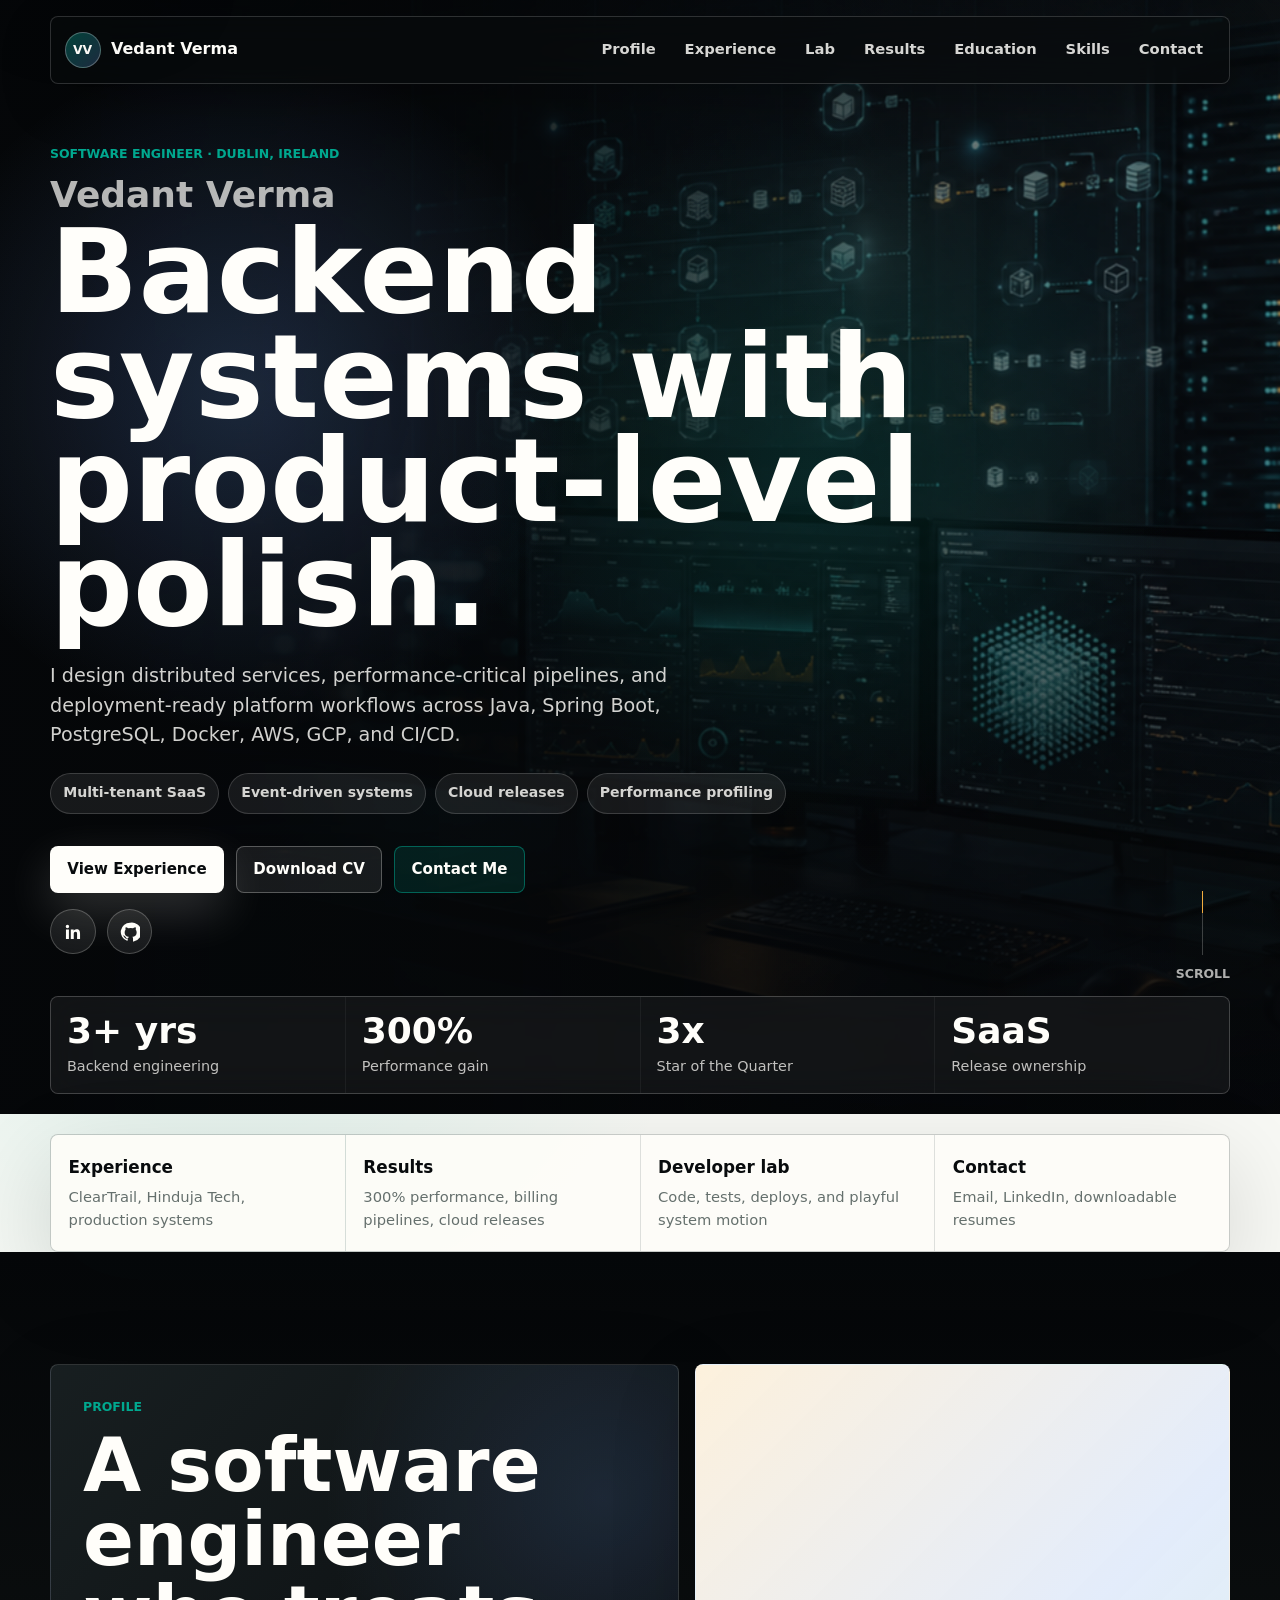
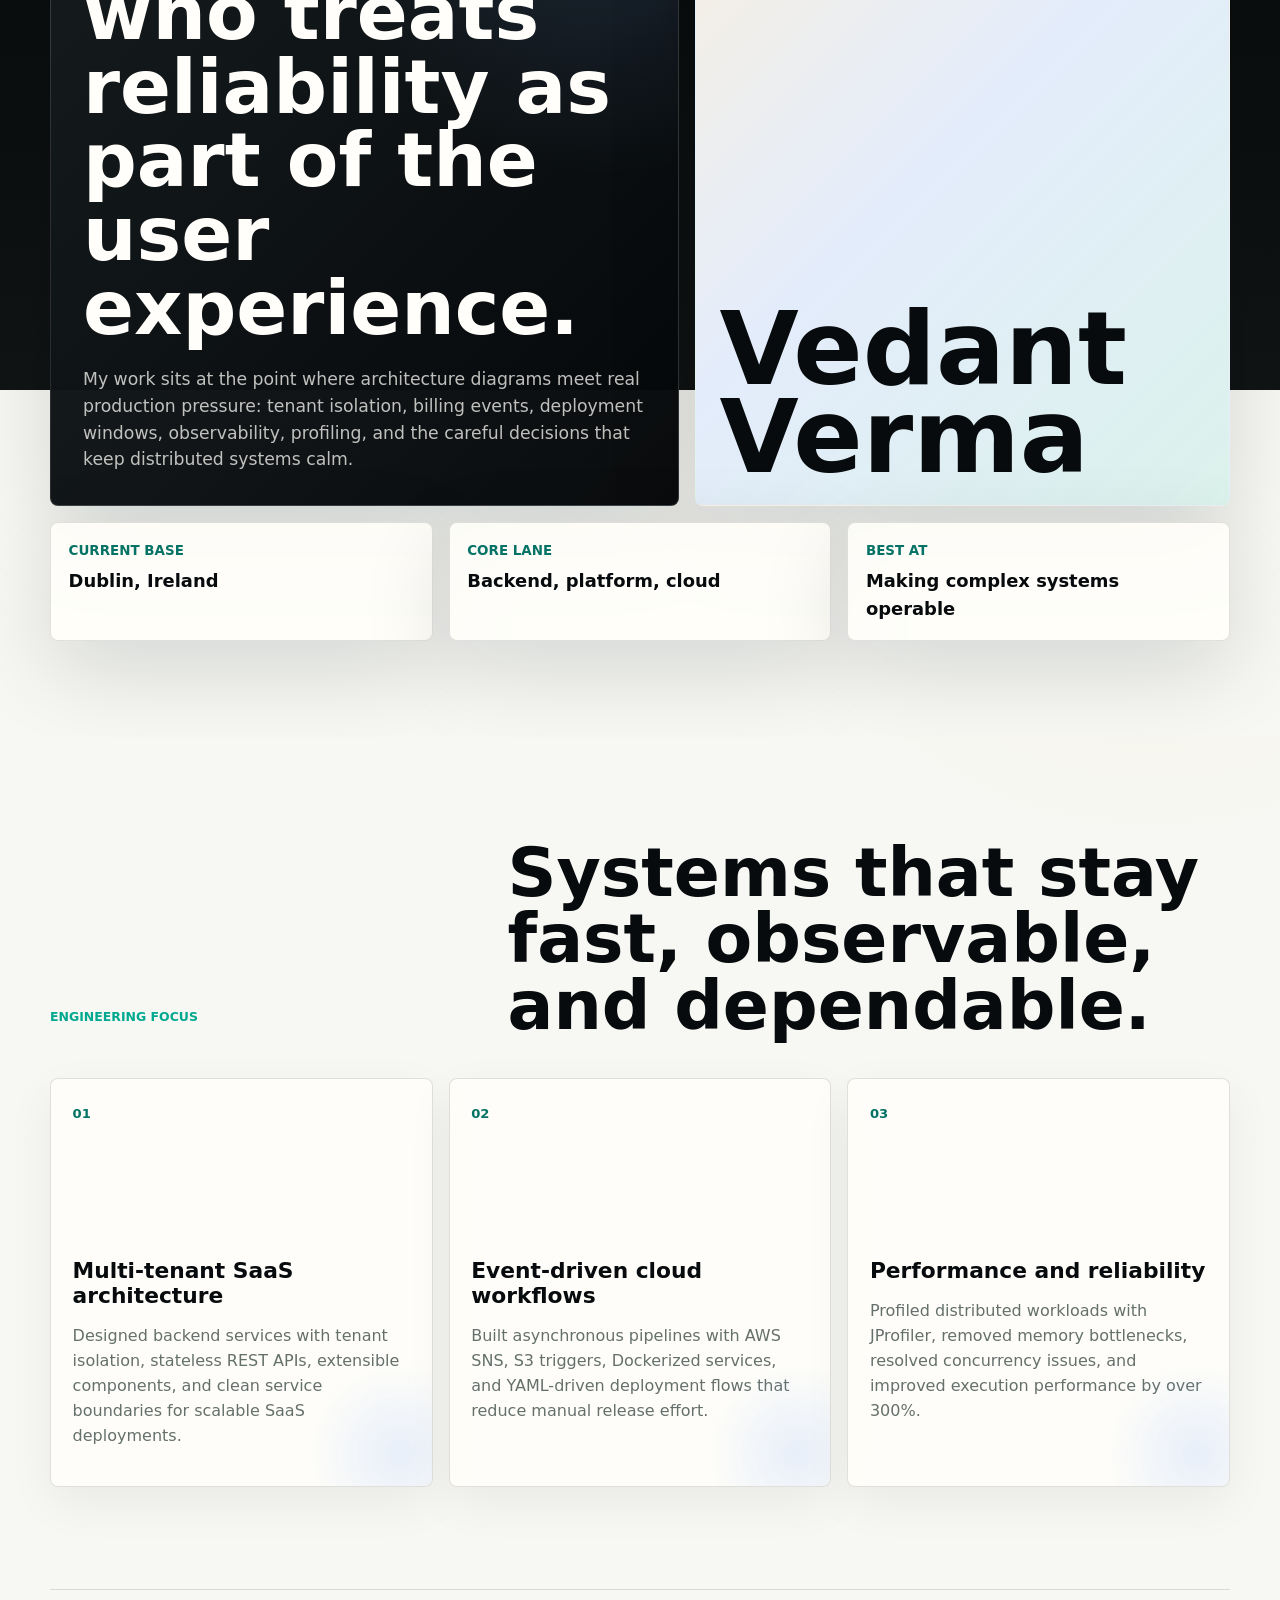
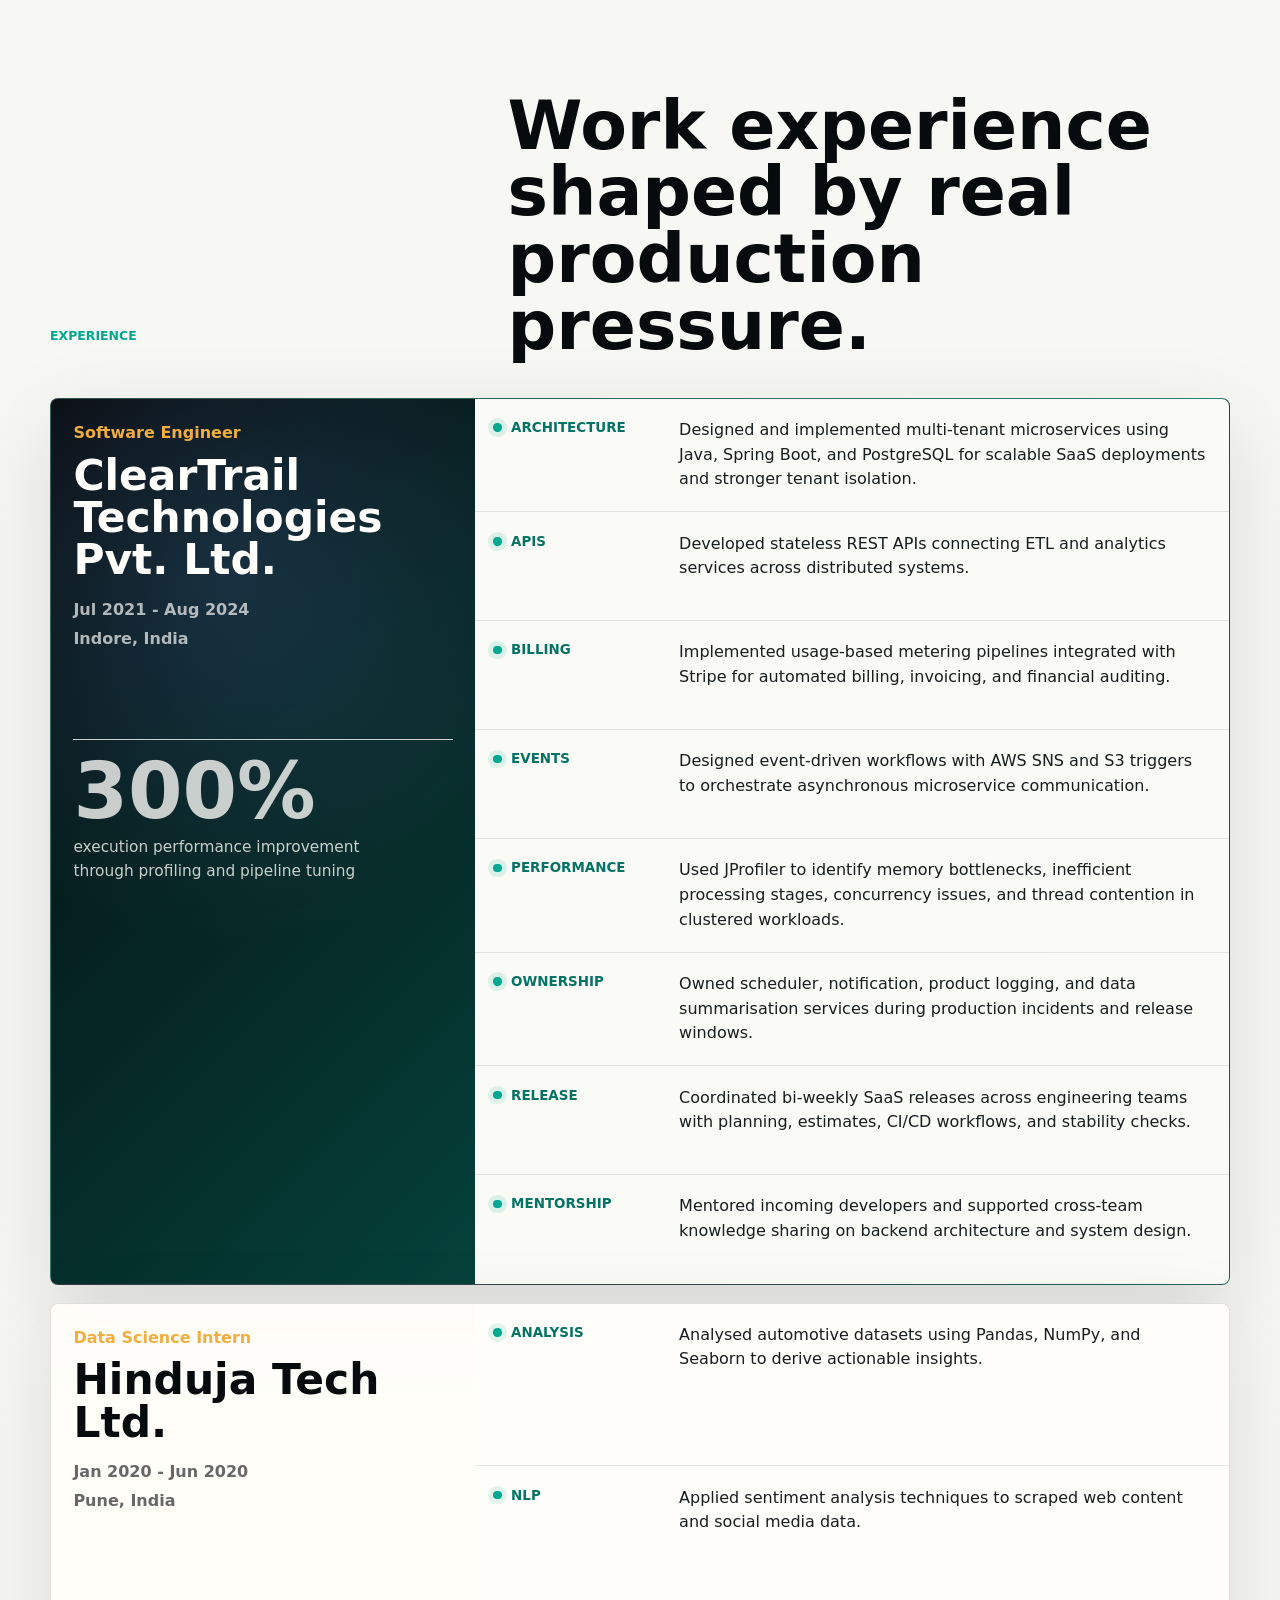
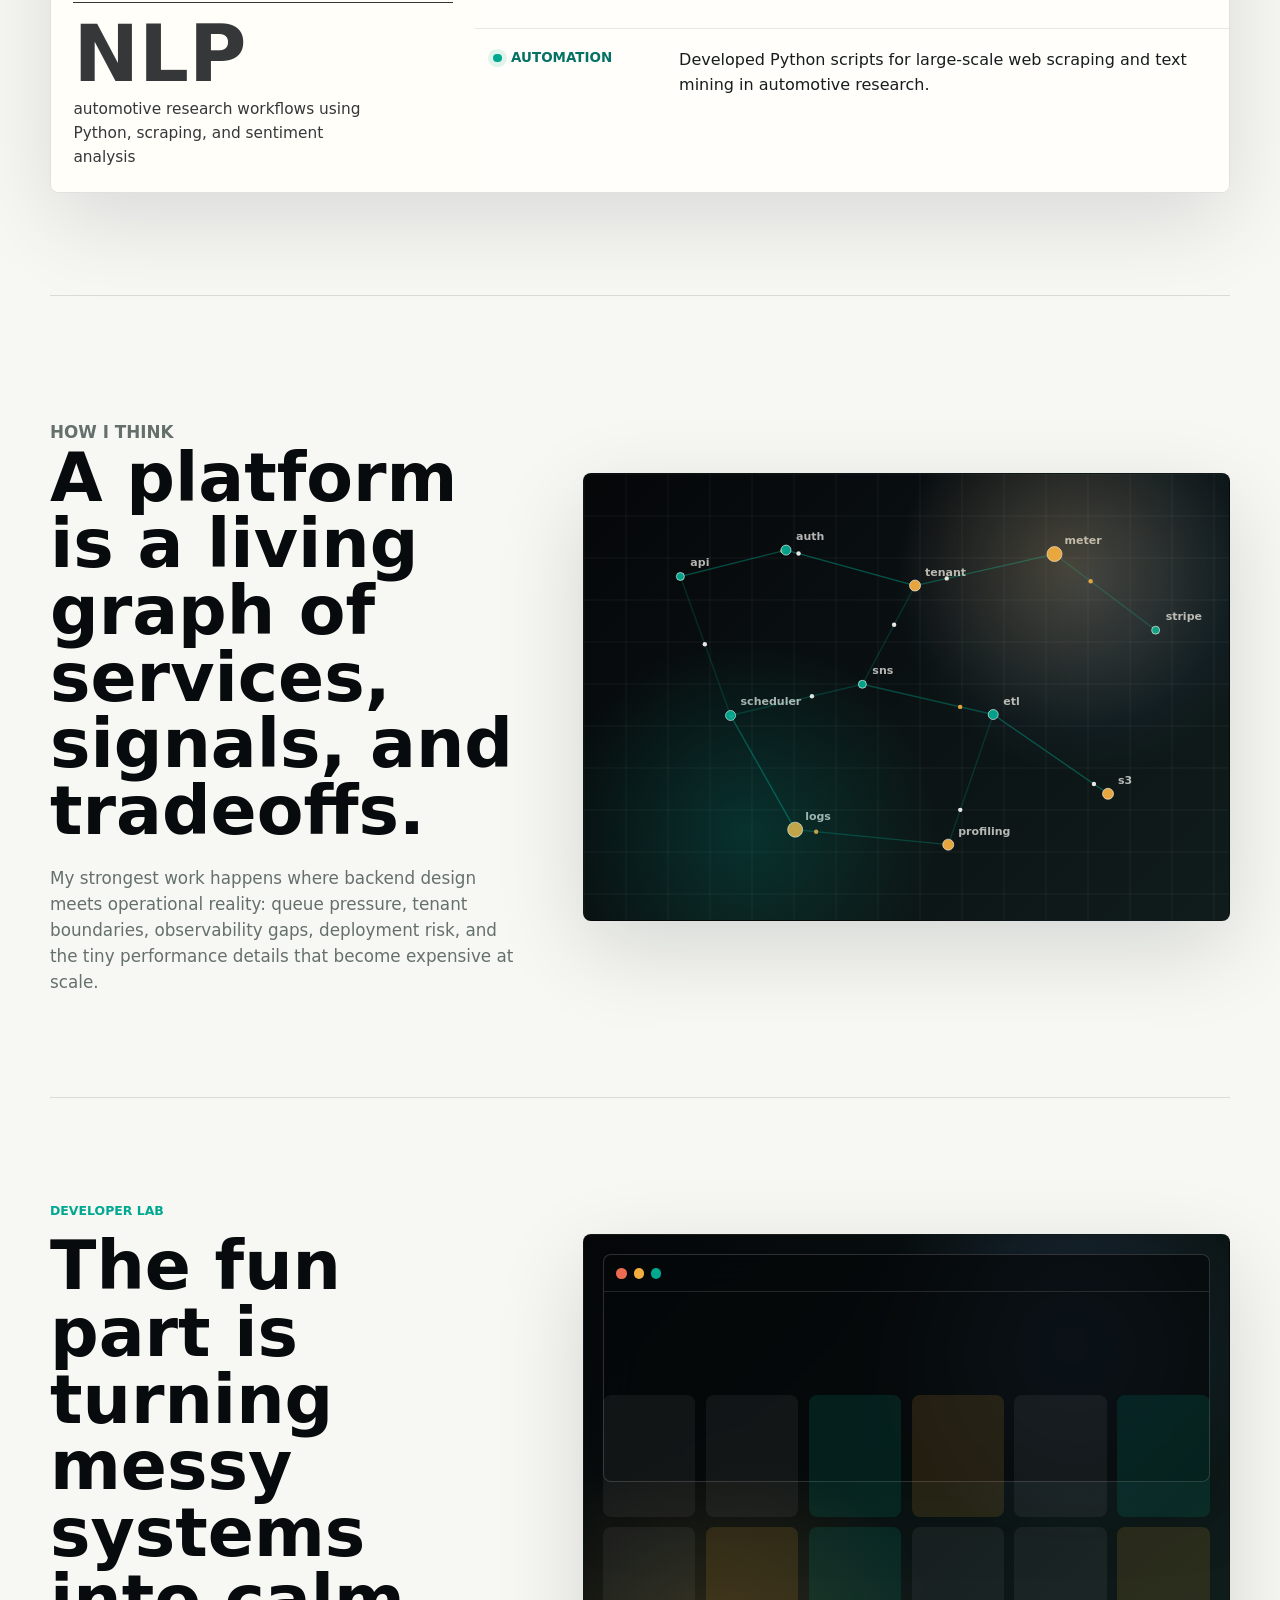
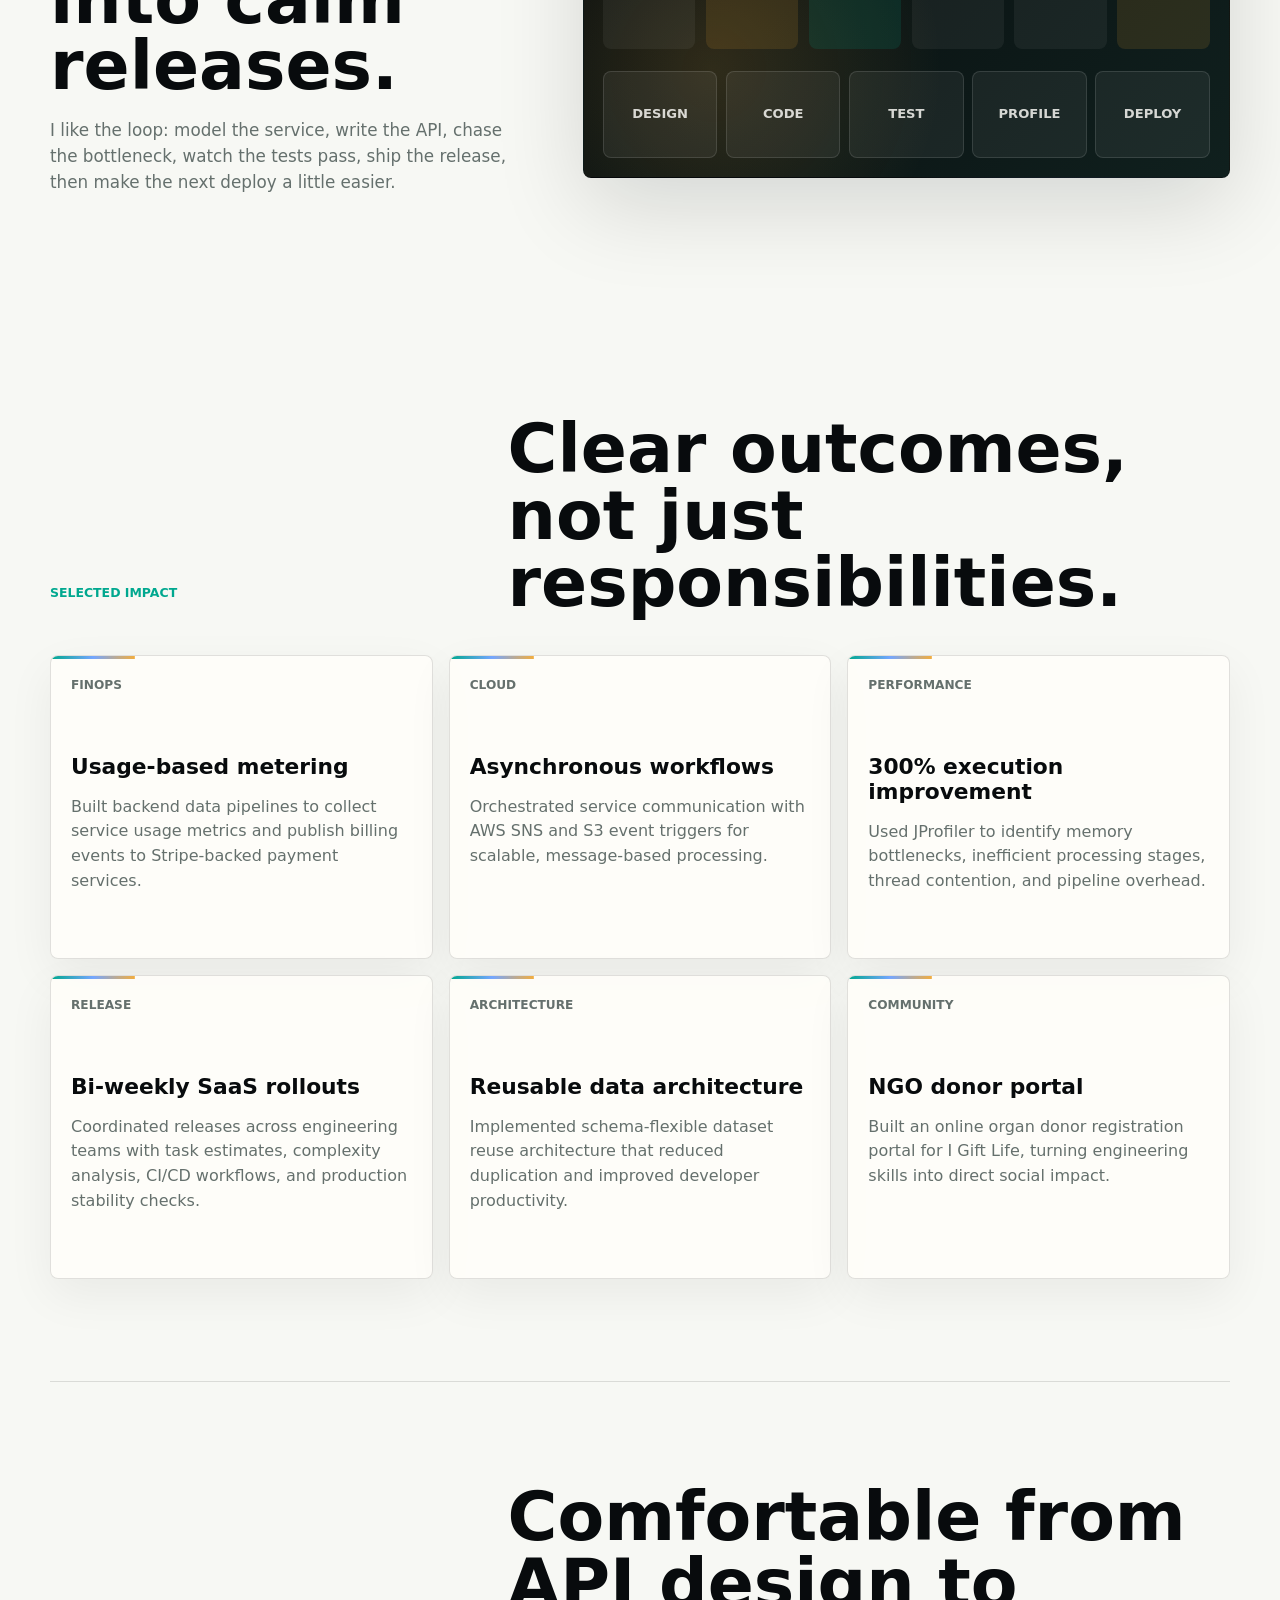
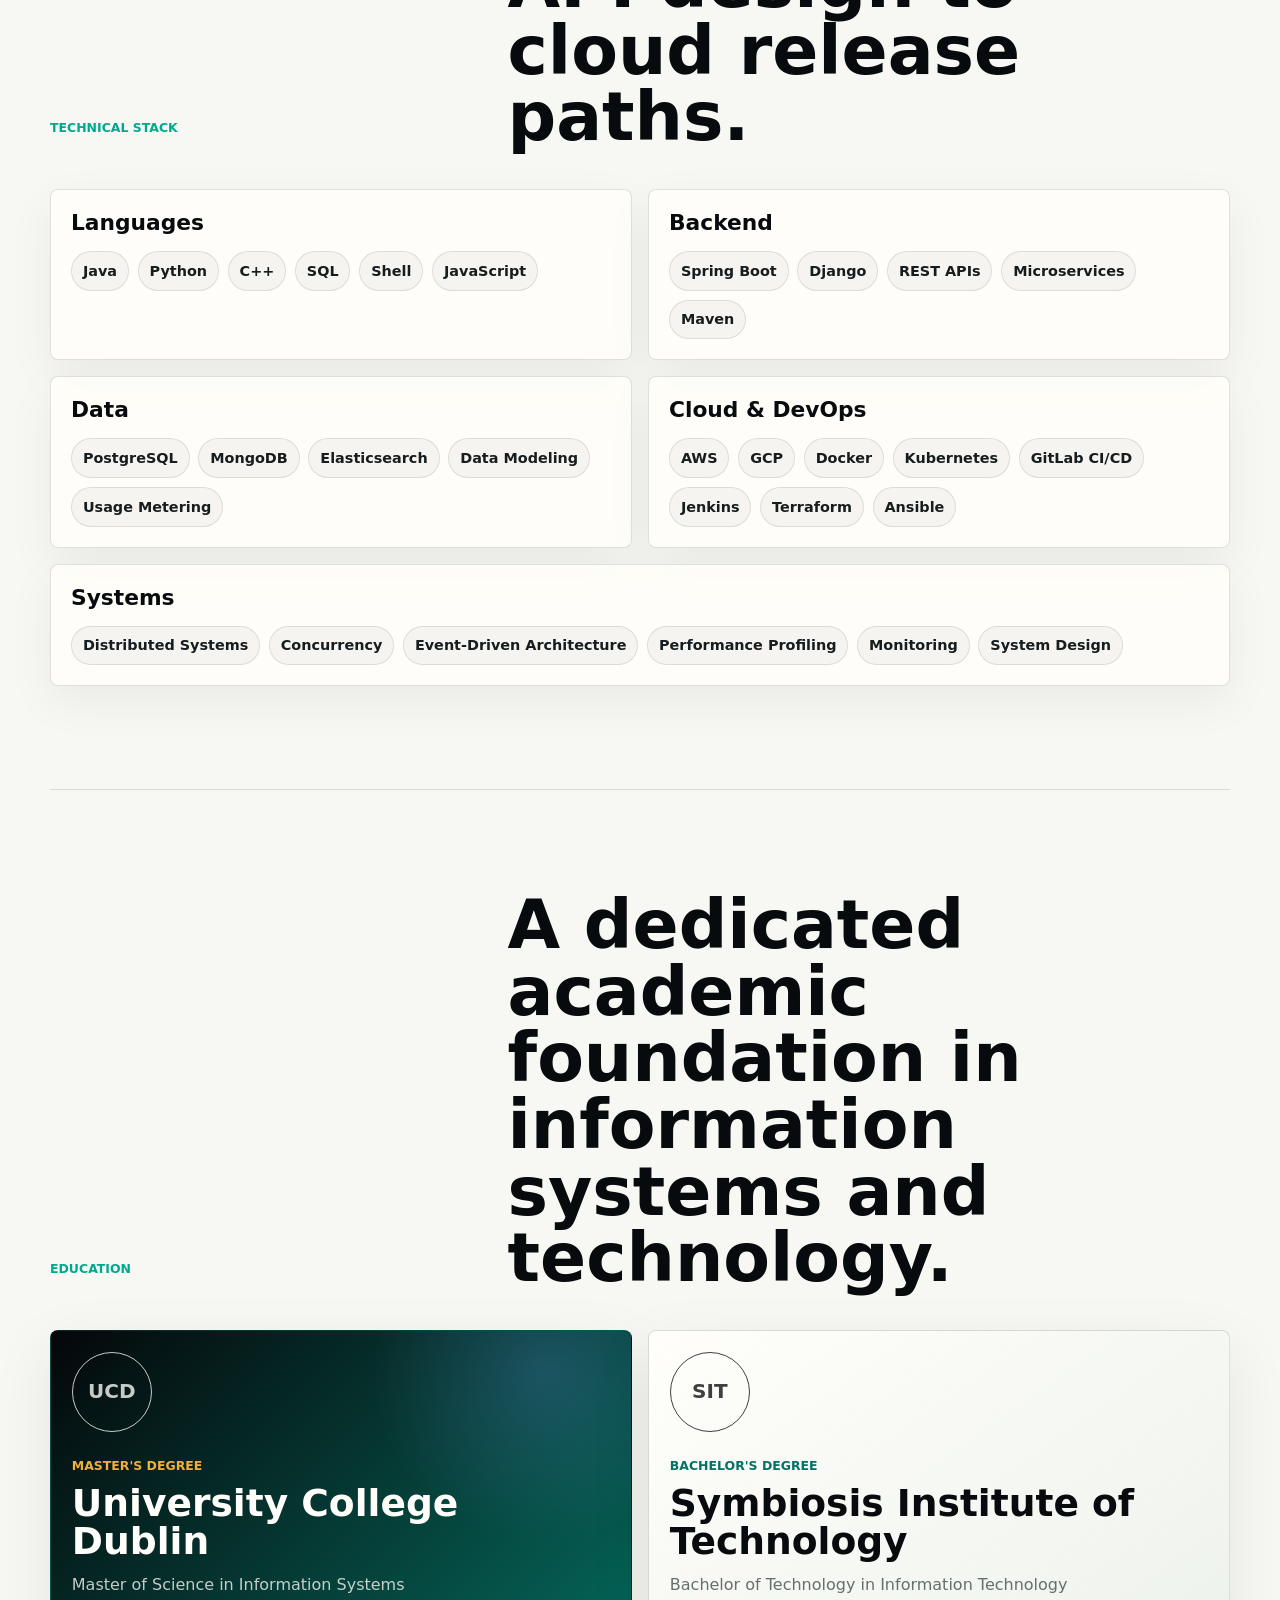
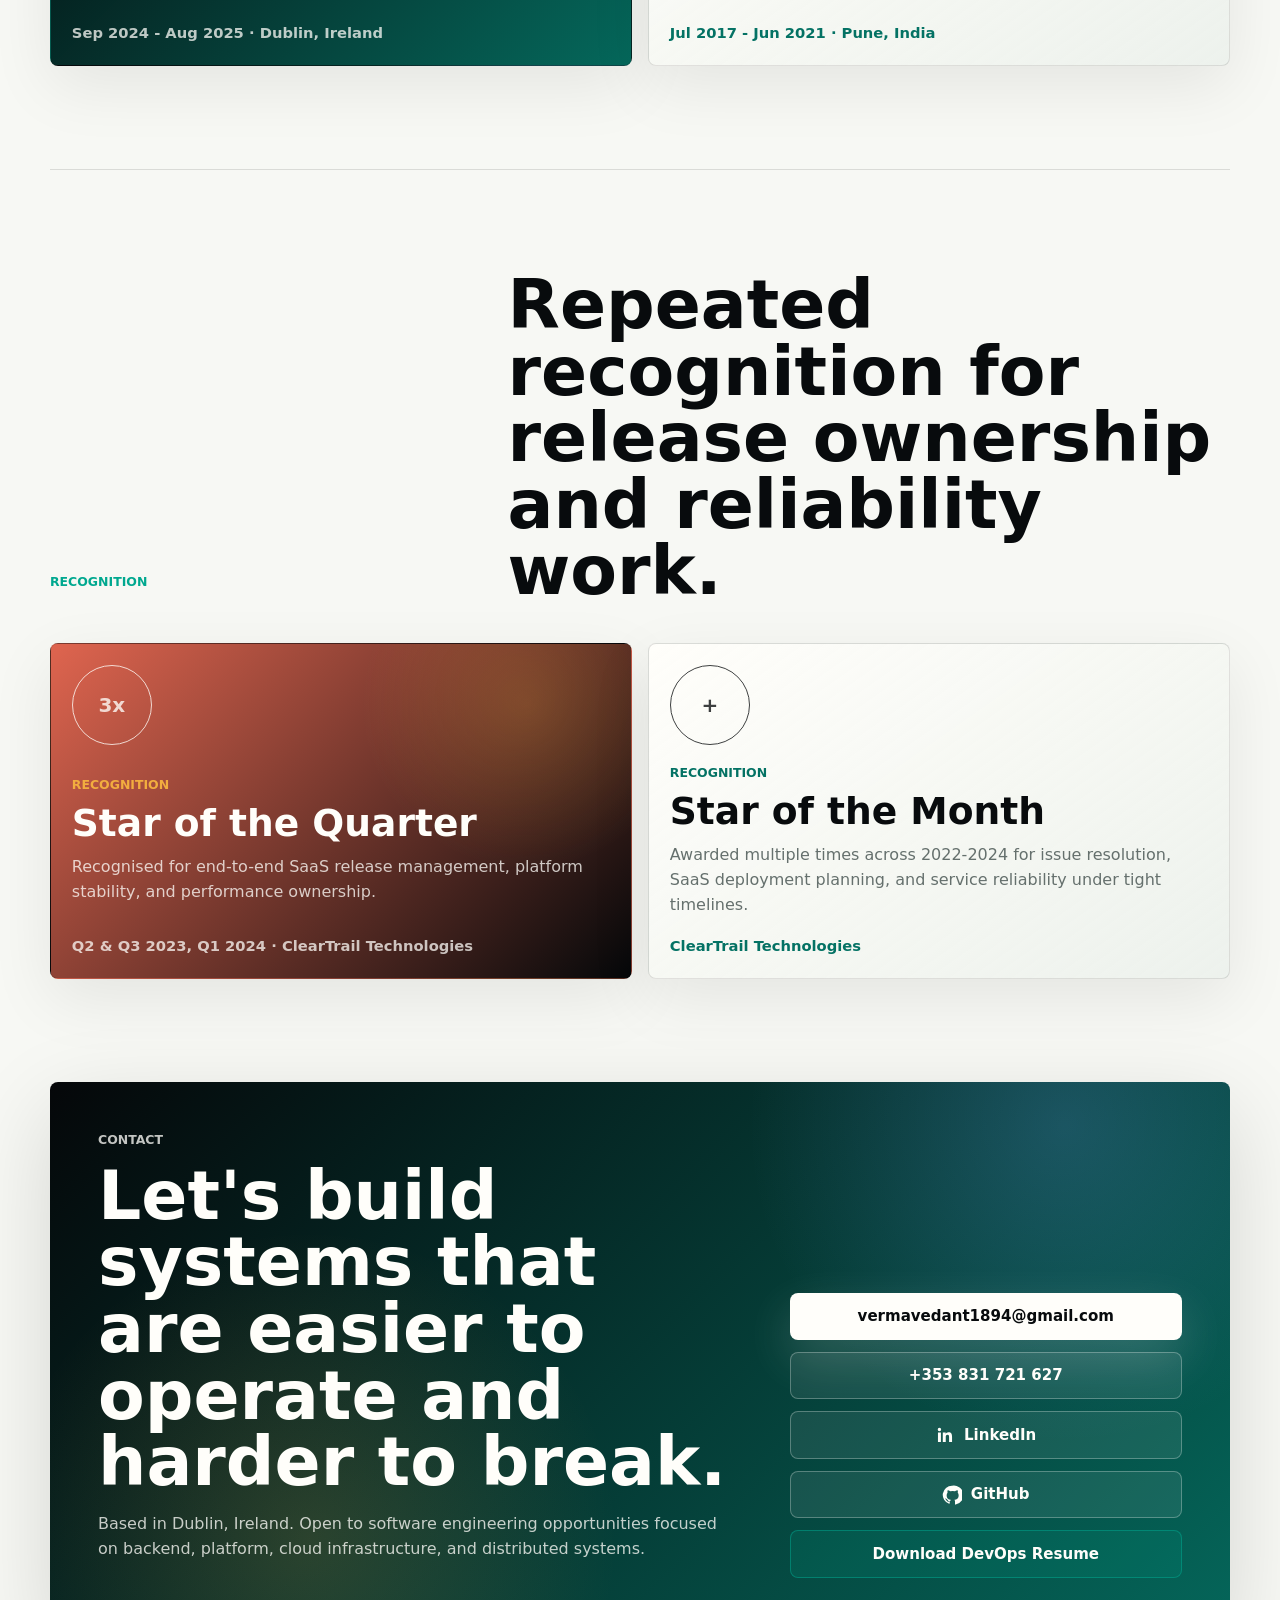
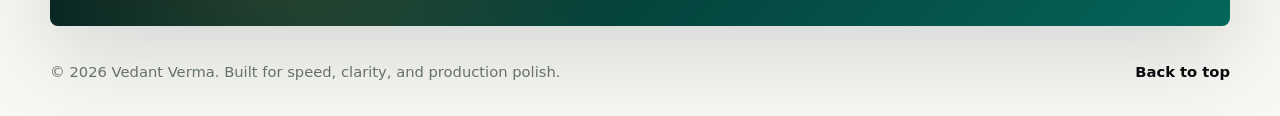
==== commit 6b035e52: "Refine portfolio sections and developer lab" ====
--- a/index.html
+++ b/index.html
@@ -37,6 +37,7 @@
       <nav class="nav-links">
         <a href="#story">Profile</a>
         <a href="#work">Experience</a>
+        <a href="#lab">Lab</a>
         <a href="#impact">Results</a>
         <a href="#education">Education</a>
         <a href="#stack">Skills</a>
@@ -71,8 +72,20 @@
             <a class="button button-secondary" href="assets/vedant-verma-software-engineer-cv.pdf" download>
               Download CV
             </a>
-            <a class="button button-ghost" href="mailto:vedantvermaimpmail@gmail.com">
+            <a class="button button-ghost" href="mailto:vermavedant1894@gmail.com">
               Contact Me
+            </a>
+          </div>
+          <div class="hero-socials" aria-label="Social links">
+            <a class="icon-link" href="https://www.linkedin.com/in/vedant-verma-4b9367188/" target="_blank" rel="noreferrer" aria-label="Open Vedant Verma on LinkedIn">
+              <svg viewBox="0 0 24 24" aria-hidden="true">
+                <path d="M20.45 20.45h-3.56v-5.58c0-1.33-.03-3.04-1.85-3.04-1.85 0-2.13 1.44-2.13 2.94v5.68H9.35V9h3.42v1.56h.05c.48-.9 1.64-1.85 3.37-1.85 3.6 0 4.27 2.37 4.27 5.46v6.28ZM5.33 7.43a2.06 2.06 0 1 1 0-4.12 2.06 2.06 0 0 1 0 4.12Zm1.78 13.02H3.55V9h3.56v11.45Z" />
+              </svg>
+            </a>
+            <a class="icon-link" href="https://github.com/vedantverma" target="_blank" rel="noreferrer" aria-label="Open Vedant Verma on GitHub">
+              <svg viewBox="0 0 24 24" aria-hidden="true">
+                <path d="M12 .9a11.1 11.1 0 0 0-3.51 21.63c.56.1.76-.24.76-.54v-2.07c-3.12.68-3.78-1.32-3.78-1.32-.51-1.3-1.25-1.65-1.25-1.65-1.02-.7.08-.68.08-.68 1.13.08 1.73 1.16 1.73 1.16 1 .1.7 2.64 3.95 1.88.1-.73.39-1.23.71-1.52-2.49-.28-5.1-1.24-5.1-5.54 0-1.22.44-2.22 1.16-3-.12-.28-.5-1.42.11-2.96 0 0 .95-.3 3.1 1.15a10.7 10.7 0 0 1 5.65 0c2.16-1.46 3.1-1.15 3.1-1.15.62 1.54.24 2.68.12 2.96.72.78 1.15 1.78 1.15 3 0 4.31-2.62 5.25-5.12 5.53.4.35.76 1.03.76 2.08v3.13c0 .3.2.65.77.54A11.1 11.1 0 0 0 12 .9Z" />
+              </svg>
             </a>
           </div>
         </div>
@@ -108,6 +121,10 @@
         <a href="#impact">
           <strong>Results</strong>
           <span>300% performance, billing pipelines, cloud releases</span>
+        </a>
+        <a href="#lab">
+          <strong>Developer lab</strong>
+          <span>Code, tests, deploys, and playful system motion</span>
         </a>
         <a href="#contact">
           <strong>Contact</strong>
@@ -281,6 +298,44 @@
         </div>
       </section>
 
+      <section class="developer-lab" id="lab" aria-labelledby="lab-title">
+        <div class="lab-copy">
+          <p class="eyebrow">Developer Lab</p>
+          <h2 id="lab-title">The fun part is turning messy systems into calm releases.</h2>
+          <p>
+            I like the loop: model the service, write the API, chase the bottleneck, watch the
+            tests pass, ship the release, then make the next deploy a little easier.
+          </p>
+        </div>
+        <div class="lab-stage" aria-hidden="true">
+          <div class="terminal-card">
+            <div class="terminal-bar">
+              <span></span>
+              <span></span>
+              <span></span>
+            </div>
+            <div class="terminal-lines">
+              <span style="--delay: 0ms">$ build tenant-metering-service</span>
+              <span style="--delay: 450ms">compiling Java modules...</span>
+              <span style="--delay: 900ms">profiling scheduler pipeline...</span>
+              <span style="--delay: 1350ms">tests green: 128 passed</span>
+              <span style="--delay: 1800ms">deploy preview ready</span>
+            </div>
+          </div>
+          <div class="build-loop">
+            <span>design</span>
+            <span>code</span>
+            <span>test</span>
+            <span>profile</span>
+            <span>deploy</span>
+          </div>
+          <div class="spark-grid">
+            <span></span><span></span><span></span><span></span><span></span><span></span>
+            <span></span><span></span><span></span><span></span><span></span><span></span>
+          </div>
+        </div>
+      </section>
+
       <section class="section impact-section" id="impact" aria-labelledby="impact-title">
         <div class="section-heading">
           <p class="eyebrow">Selected Impact</p>
@@ -404,8 +459,8 @@
 
       <section class="section education-section" id="education" aria-labelledby="education-title">
         <div class="section-heading">
-          <p class="eyebrow">Recognition & Education</p>
-          <h2 id="education-title">Academic depth, delivery habits, and proof that the work landed.</h2>
+          <p class="eyebrow">Education</p>
+          <h2 id="education-title">A dedicated academic foundation in information systems and technology.</h2>
         </div>
         <div class="education-gallery">
           <article class="education-card education-card-feature">
@@ -426,6 +481,15 @@
             </div>
             <span>Jul 2017 - Jun 2021 &middot; Pune, India</span>
           </article>
+        </div>
+      </section>
+
+      <section class="section recognition-section" aria-labelledby="recognition-title">
+        <div class="section-heading">
+          <p class="eyebrow">Recognition</p>
+          <h2 id="recognition-title">Repeated recognition for release ownership and reliability work.</h2>
+        </div>
+        <div class="education-gallery recognition-gallery">
           <article class="education-card education-card-award">
             <div class="school-mark" aria-hidden="true">3x</div>
             <div>
@@ -457,8 +521,20 @@
           </p>
         </div>
         <div class="contact-actions">
-          <a class="button button-primary" href="mailto:vedantvermaimpmail@gmail.com">vedantvermaimpmail@gmail.com</a>
+          <a class="button button-primary" href="mailto:vermavedant1894@gmail.com">vermavedant1894@gmail.com</a>
           <a class="button button-secondary" href="tel:+353831721627">+353 831 721 627</a>
+          <a class="button button-secondary social-button" href="https://www.linkedin.com/in/vedant-verma-4b9367188/" target="_blank" rel="noreferrer">
+            <svg viewBox="0 0 24 24" aria-hidden="true">
+              <path d="M20.45 20.45h-3.56v-5.58c0-1.33-.03-3.04-1.85-3.04-1.85 0-2.13 1.44-2.13 2.94v5.68H9.35V9h3.42v1.56h.05c.48-.9 1.64-1.85 3.37-1.85 3.6 0 4.27 2.37 4.27 5.46v6.28ZM5.33 7.43a2.06 2.06 0 1 1 0-4.12 2.06 2.06 0 0 1 0 4.12Zm1.78 13.02H3.55V9h3.56v11.45Z" />
+            </svg>
+            LinkedIn
+          </a>
+          <a class="button button-secondary social-button" href="https://github.com/vedantverma" target="_blank" rel="noreferrer">
+            <svg viewBox="0 0 24 24" aria-hidden="true">
+              <path d="M12 .9a11.1 11.1 0 0 0-3.51 21.63c.56.1.76-.24.76-.54v-2.07c-3.12.68-3.78-1.32-3.78-1.32-.51-1.3-1.25-1.65-1.25-1.65-1.02-.7.08-.68.08-.68 1.13.08 1.73 1.16 1.73 1.16 1 .1.7 2.64 3.95 1.88.1-.73.39-1.23.71-1.52-2.49-.28-5.1-1.24-5.1-5.54 0-1.22.44-2.22 1.16-3-.12-.28-.5-1.42.11-2.96 0 0 .95-.3 3.1 1.15a10.7 10.7 0 0 1 5.65 0c2.16-1.46 3.1-1.15 3.1-1.15.62 1.54.24 2.68.12 2.96.72.78 1.15 1.78 1.15 3 0 4.31-2.62 5.25-5.12 5.53.4.35.76 1.03.76 2.08v3.13c0 .3.2.65.77.54A11.1 11.1 0 0 0 12 .9Z" />
+            </svg>
+            GitHub
+          </a>
           <a class="button button-ghost" href="assets/vedant-verma-platform-devops-resume.pdf" download>
             Download DevOps Resume
           </a>
@@ -482,9 +558,12 @@
           "addressLocality": "Dublin",
           "addressCountry": "Ireland"
         },
-        "email": "mailto:vedantvermaimpmail@gmail.com",
+        "email": "mailto:vermavedant1894@gmail.com",
         "telephone": "+353831721627",
-        "sameAs": ["https://www.linkedin.com/in/vedant-verma-4b9367188/"],
+        "sameAs": [
+          "https://www.linkedin.com/in/vedant-verma-4b9367188/",
+          "https://github.com/vedantverma"
+        ],
         "knowsAbout": [
           "Java",
           "Spring Boot",
--- a/styles.css
+++ b/styles.css
@@ -333,6 +333,41 @@
   margin-top: 2rem;
 }
 
+.hero-socials {
+  display: flex;
+  gap: 0.7rem;
+  margin-top: 1rem;
+}
+
+.icon-link {
+  display: inline-grid;
+  width: 2.85rem;
+  height: 2.85rem;
+  place-items: center;
+  border: 1px solid rgba(255, 254, 250, 0.22);
+  border-radius: 50%;
+  background: rgba(255, 254, 250, 0.08);
+  color: var(--white);
+  transition:
+    background 220ms ease,
+    border-color 220ms ease,
+    transform 220ms var(--ease);
+}
+
+.icon-link:hover,
+.icon-link:focus-visible {
+  border-color: rgba(255, 254, 250, 0.46);
+  background: rgba(255, 254, 250, 0.16);
+  transform: translateY(-3px) rotate(-4deg);
+}
+
+.icon-link svg,
+.social-button svg {
+  width: 1.25rem;
+  height: 1.25rem;
+  fill: currentColor;
+}
+
 .button {
   display: inline-flex;
   min-height: 2.95rem;
@@ -459,7 +494,7 @@
   z-index: 4;
   display: grid;
   width: min(calc(100% - 2rem), var(--max));
-  grid-template-columns: repeat(3, 1fr);
+  grid-template-columns: repeat(4, 1fr);
   gap: 1px;
   overflow: hidden;
   margin: 1.25rem auto 0;
@@ -1012,6 +1047,205 @@
   height: 100%;
 }
 
+.developer-lab {
+  position: relative;
+  display: grid;
+  width: min(calc(100% - 2rem), var(--max));
+  grid-template-columns: minmax(0, 0.42fr) minmax(0, 0.58fr);
+  gap: clamp(1.5rem, 5vw, 5rem);
+  align-items: center;
+  margin: 0 auto;
+  padding: clamp(5rem, 8vw, 8rem) 0;
+  border-top: 1px solid var(--line);
+}
+
+.lab-copy h2 {
+  margin: 0;
+  color: var(--ink);
+  font-size: 4.25rem;
+  line-height: 0.98;
+  letter-spacing: 0;
+}
+
+.lab-copy p:last-child {
+  color: var(--muted);
+  font-size: 1.05rem;
+}
+
+.lab-stage {
+  position: relative;
+  min-height: 34rem;
+  overflow: hidden;
+  border: 1px solid rgba(8, 11, 13, 0.16);
+  border-radius: var(--radius);
+  background:
+    radial-gradient(circle at 75% 20%, rgba(116, 166, 255, 0.2), transparent 30%),
+    radial-gradient(circle at 20% 80%, rgba(242, 173, 63, 0.16), transparent 34%),
+    linear-gradient(135deg, #050709, #10201e);
+  box-shadow: var(--shadow);
+}
+
+.terminal-card {
+  position: absolute;
+  left: 1.2rem;
+  right: 1.2rem;
+  top: 1.2rem;
+  border: 1px solid rgba(255, 254, 250, 0.16);
+  border-radius: var(--radius);
+  background: rgba(5, 7, 9, 0.72);
+  color: var(--white);
+  box-shadow: 0 22px 70px rgba(0, 0, 0, 0.28);
+  backdrop-filter: blur(18px);
+}
+
+.terminal-bar {
+  display: flex;
+  gap: 0.42rem;
+  border-bottom: 1px solid rgba(255, 254, 250, 0.12);
+  padding: 0.8rem;
+}
+
+.terminal-bar span {
+  width: 0.65rem;
+  height: 0.65rem;
+  border-radius: 50%;
+}
+
+.terminal-bar span:nth-child(1) {
+  background: var(--clay);
+}
+
+.terminal-bar span:nth-child(2) {
+  background: var(--amber);
+}
+
+.terminal-bar span:nth-child(3) {
+  background: var(--teal);
+}
+
+.terminal-lines {
+  display: grid;
+  gap: 0.65rem;
+  padding: 1rem;
+  font-family: "SFMono-Regular", Consolas, "Liberation Mono", monospace;
+  font-size: 0.93rem;
+}
+
+.terminal-lines span {
+  opacity: 0;
+  transform: translateY(0.4rem);
+  animation: terminalLine 3600ms var(--ease) infinite;
+  animation-delay: var(--delay);
+}
+
+.build-loop {
+  position: absolute;
+  left: 1.2rem;
+  right: 1.2rem;
+  bottom: 1.2rem;
+  display: grid;
+  grid-template-columns: repeat(5, 1fr);
+  gap: 0.55rem;
+}
+
+.build-loop span {
+  display: grid;
+  min-height: 5.4rem;
+  place-items: center;
+  border: 1px solid rgba(255, 254, 250, 0.12);
+  border-radius: var(--radius);
+  background: rgba(255, 254, 250, 0.06);
+  color: rgba(255, 254, 250, 0.82);
+  font-size: 0.82rem;
+  font-weight: 820;
+  text-transform: uppercase;
+  animation: buildPulse 2500ms ease-in-out infinite;
+}
+
+.build-loop span:nth-child(2) {
+  animation-delay: 180ms;
+}
+
+.build-loop span:nth-child(3) {
+  animation-delay: 360ms;
+}
+
+.build-loop span:nth-child(4) {
+  animation-delay: 540ms;
+}
+
+.build-loop span:nth-child(5) {
+  animation-delay: 720ms;
+}
+
+.spark-grid {
+  position: absolute;
+  inset: 10rem 1.2rem 8rem;
+  display: grid;
+  grid-template-columns: repeat(6, 1fr);
+  gap: 0.65rem;
+  opacity: 0.72;
+}
+
+.spark-grid span {
+  border-radius: var(--radius);
+  background: rgba(255, 254, 250, 0.08);
+  animation: sparkShift 3200ms ease-in-out infinite;
+}
+
+.spark-grid span:nth-child(3n) {
+  background: rgba(0, 168, 143, 0.2);
+}
+
+.spark-grid span:nth-child(4n) {
+  background: rgba(242, 173, 63, 0.18);
+  animation-delay: 260ms;
+}
+
+@keyframes terminalLine {
+  0%,
+  8% {
+    opacity: 0;
+    transform: translateY(0.4rem);
+  }
+
+  18%,
+  74% {
+    opacity: 1;
+    transform: translateY(0);
+  }
+
+  100% {
+    opacity: 0.42;
+  }
+}
+
+@keyframes buildPulse {
+  0%,
+  100% {
+    transform: translateY(0);
+    background: rgba(255, 254, 250, 0.06);
+  }
+
+  45% {
+    transform: translateY(-0.45rem);
+    background: rgba(0, 168, 143, 0.18);
+  }
+}
+
+@keyframes sparkShift {
+  0%,
+  100% {
+    transform: scaleY(0.72);
+    opacity: 0.45;
+  }
+
+  50% {
+    transform: scaleY(1);
+    opacity: 1;
+  }
+}
+
 .impact-grid {
   grid-template-columns: repeat(3, 1fr);
 }
@@ -1100,10 +1334,18 @@
   border-top: 1px solid var(--line);
 }
 
+.recognition-section {
+  border-top: 1px solid var(--line);
+}
+
 .education-gallery {
   display: grid;
   grid-template-columns: repeat(2, 1fr);
   gap: 1rem;
+}
+
+.recognition-gallery {
+  grid-template-columns: repeat(2, 1fr);
 }
 
 .education-card {
@@ -1268,6 +1510,10 @@
   width: 100%;
 }
 
+.social-button {
+  gap: 0.55rem;
+}
+
 .site-footer {
   display: flex;
   width: min(calc(100% - 2rem), var(--max));
@@ -1336,6 +1582,7 @@
 
   .section-heading,
   .system-map-section,
+  .developer-lab,
   .contact-section {
     grid-template-columns: 1fr;
   }
@@ -1371,7 +1618,8 @@
   .focus-grid,
   .impact-grid,
   .proof-grid,
-  .education-gallery {
+  .education-gallery,
+  .recognition-gallery {
     grid-template-columns: repeat(2, 1fr);
   }
 
@@ -1463,6 +1711,10 @@
     min-height: 5.8rem;
   }
 
+  .lab-copy h2 {
+    font-size: 2.25rem;
+  }
+
   .hero-scroll-cue {
     display: none;
   }
@@ -1500,8 +1752,18 @@
   .proof-grid,
   .stack-layout,
   .signature-facts,
-  .education-gallery {
+  .education-gallery,
+  .recognition-gallery,
+  .build-loop {
     grid-template-columns: 1fr;
+  }
+
+  .lab-stage {
+    min-height: 38rem;
+  }
+
+  .build-loop span {
+    min-height: 3.1rem;
   }
 
   .signature-section {
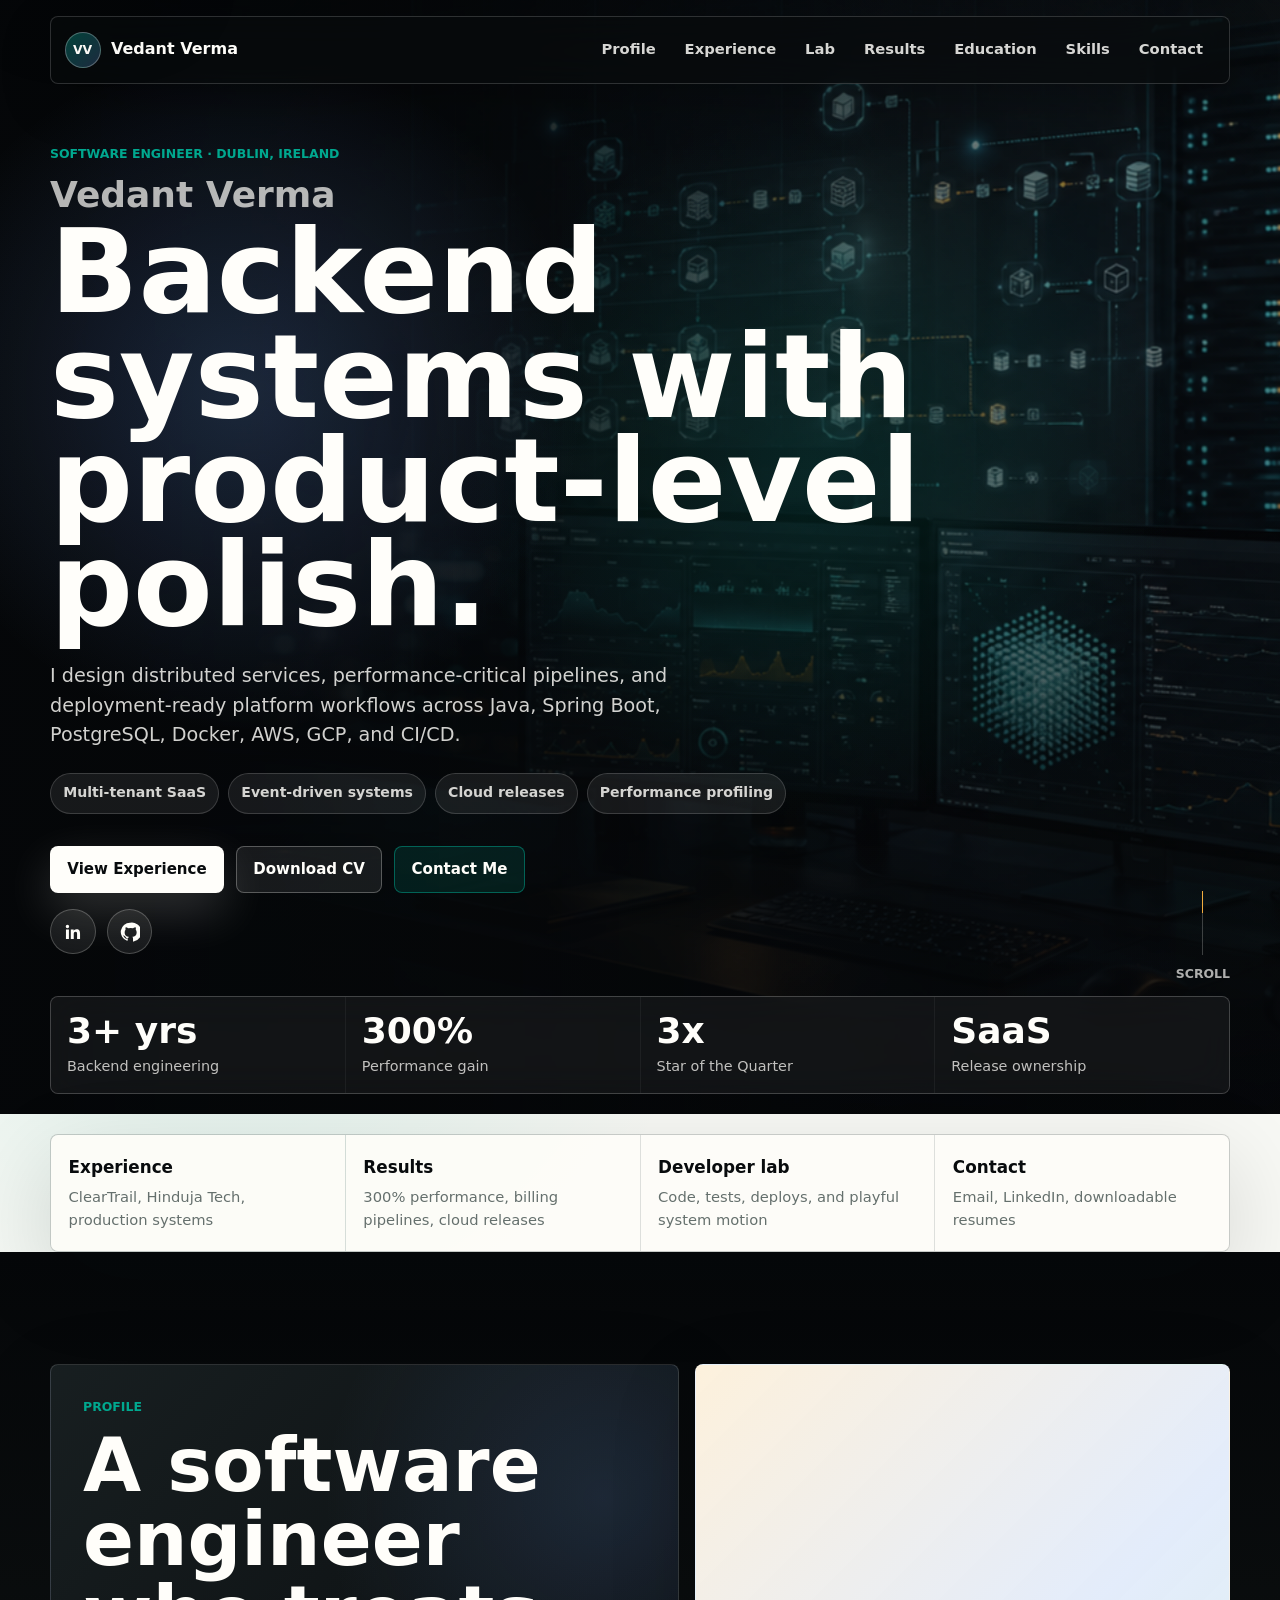
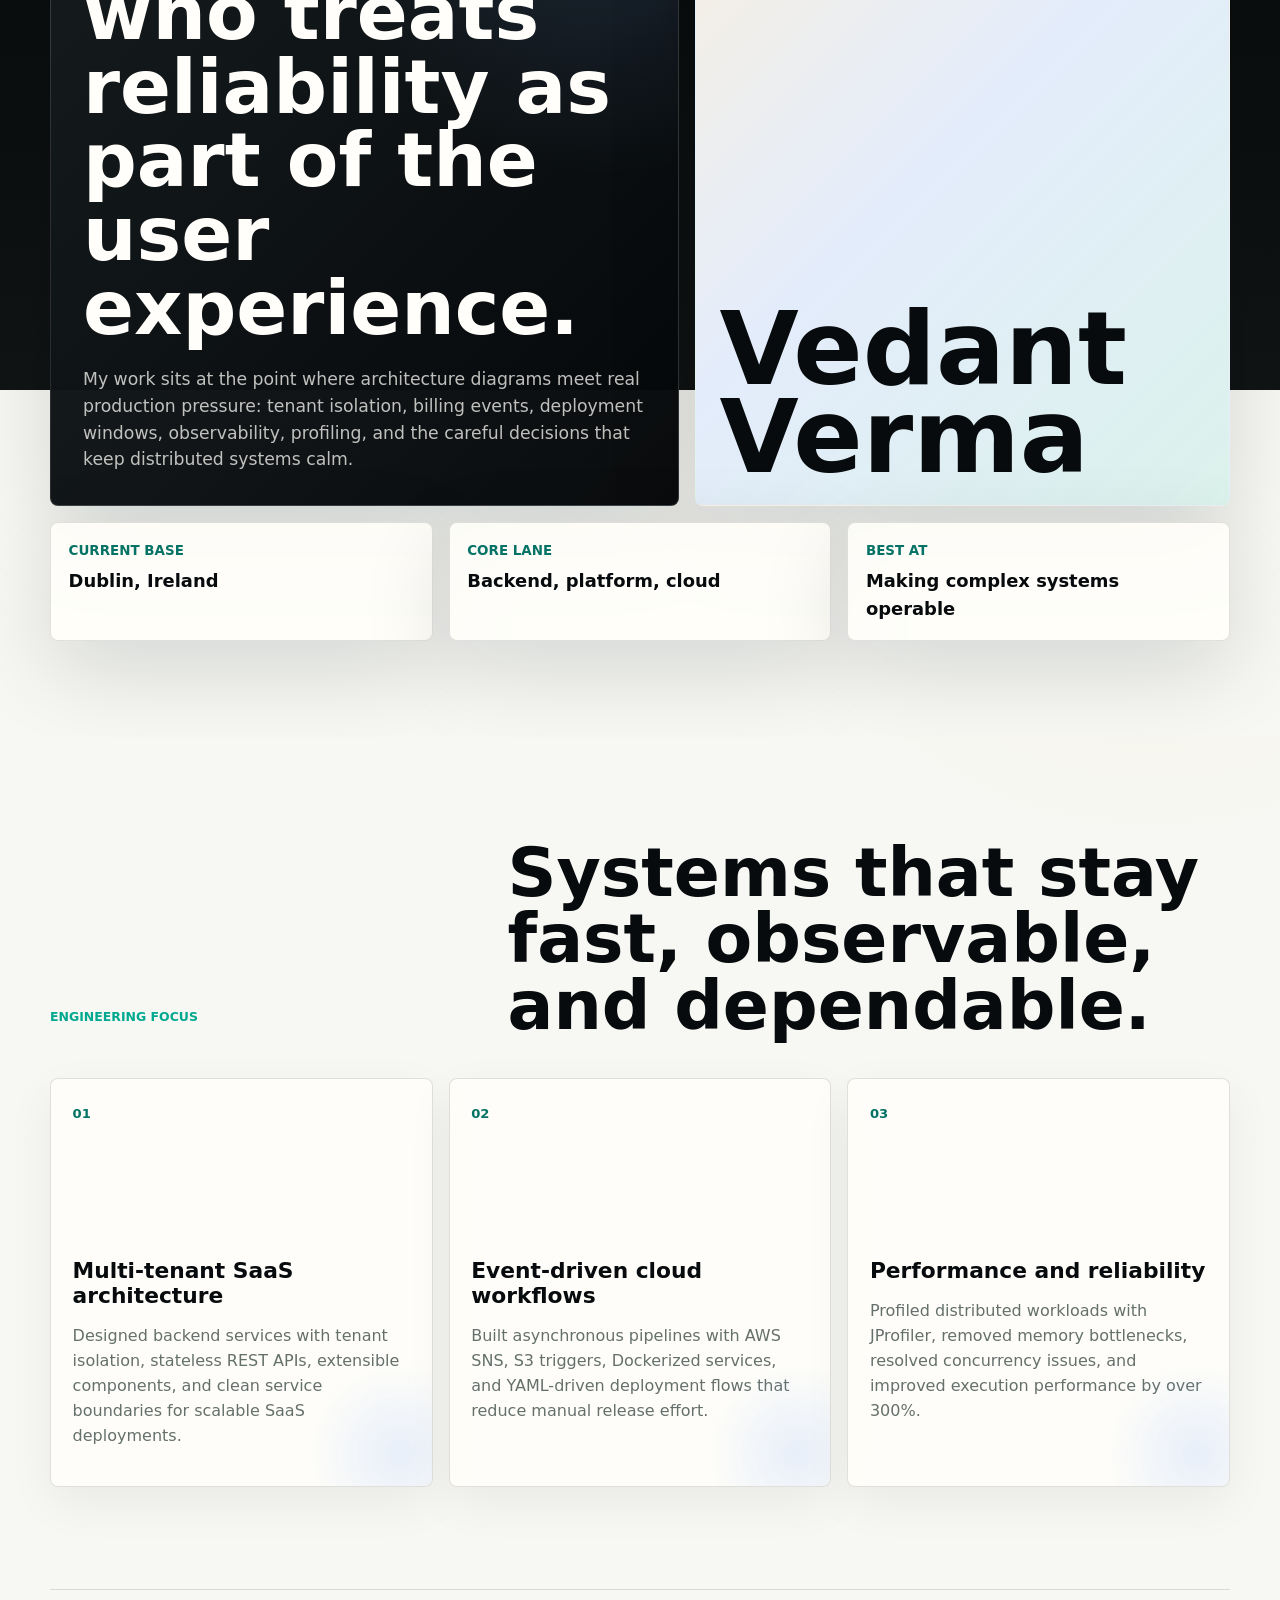
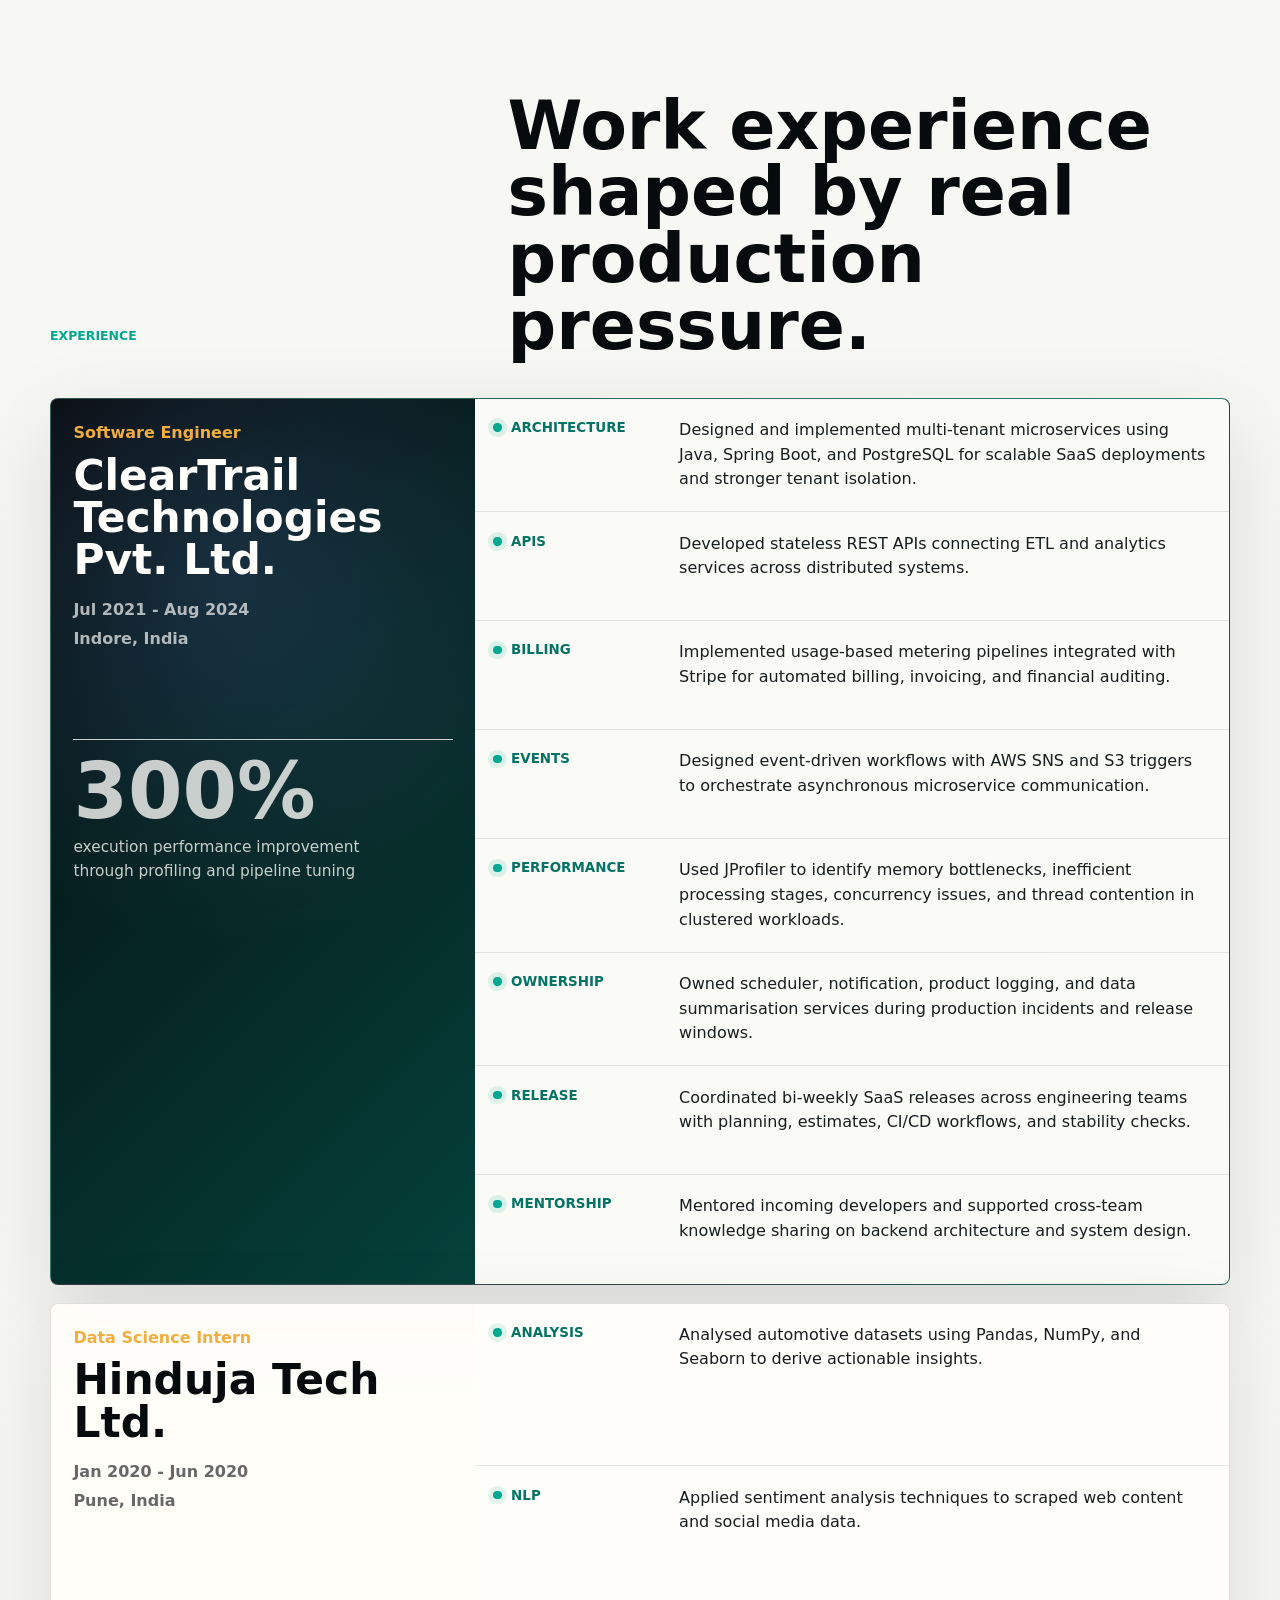
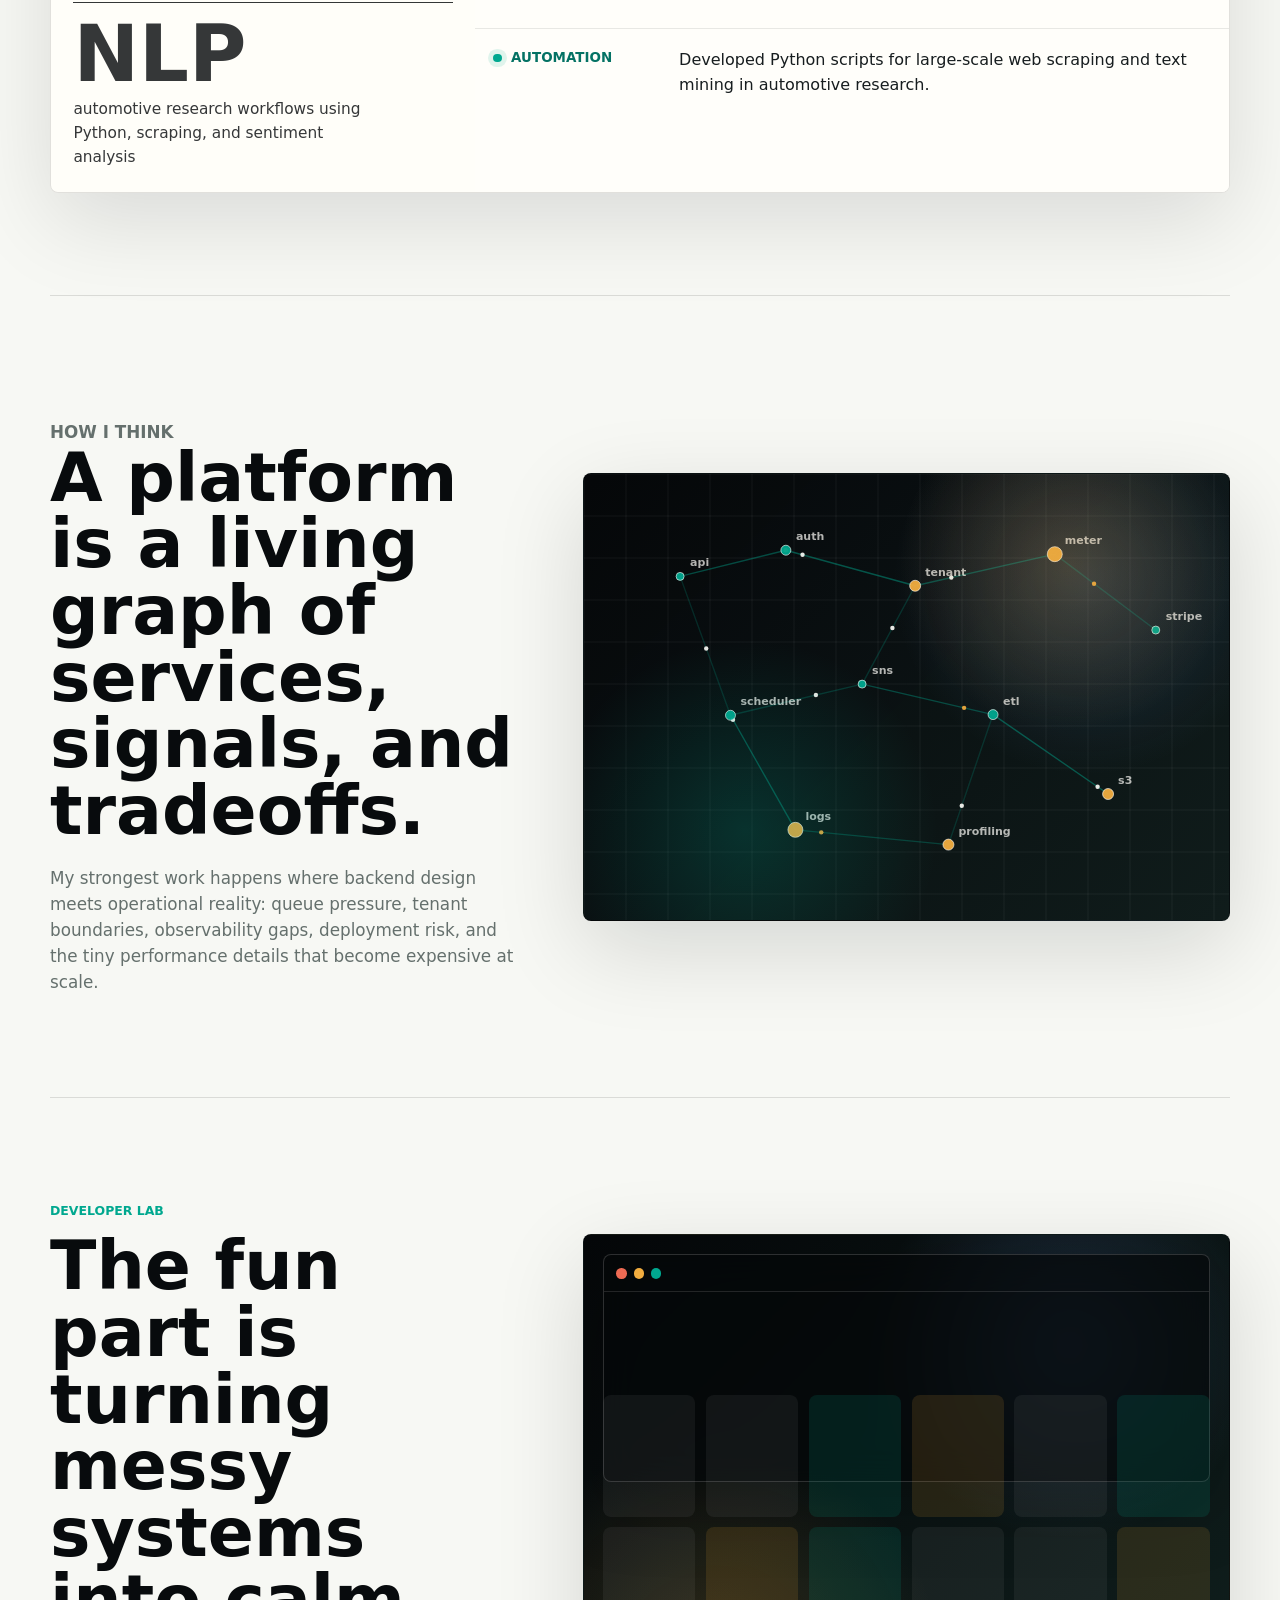
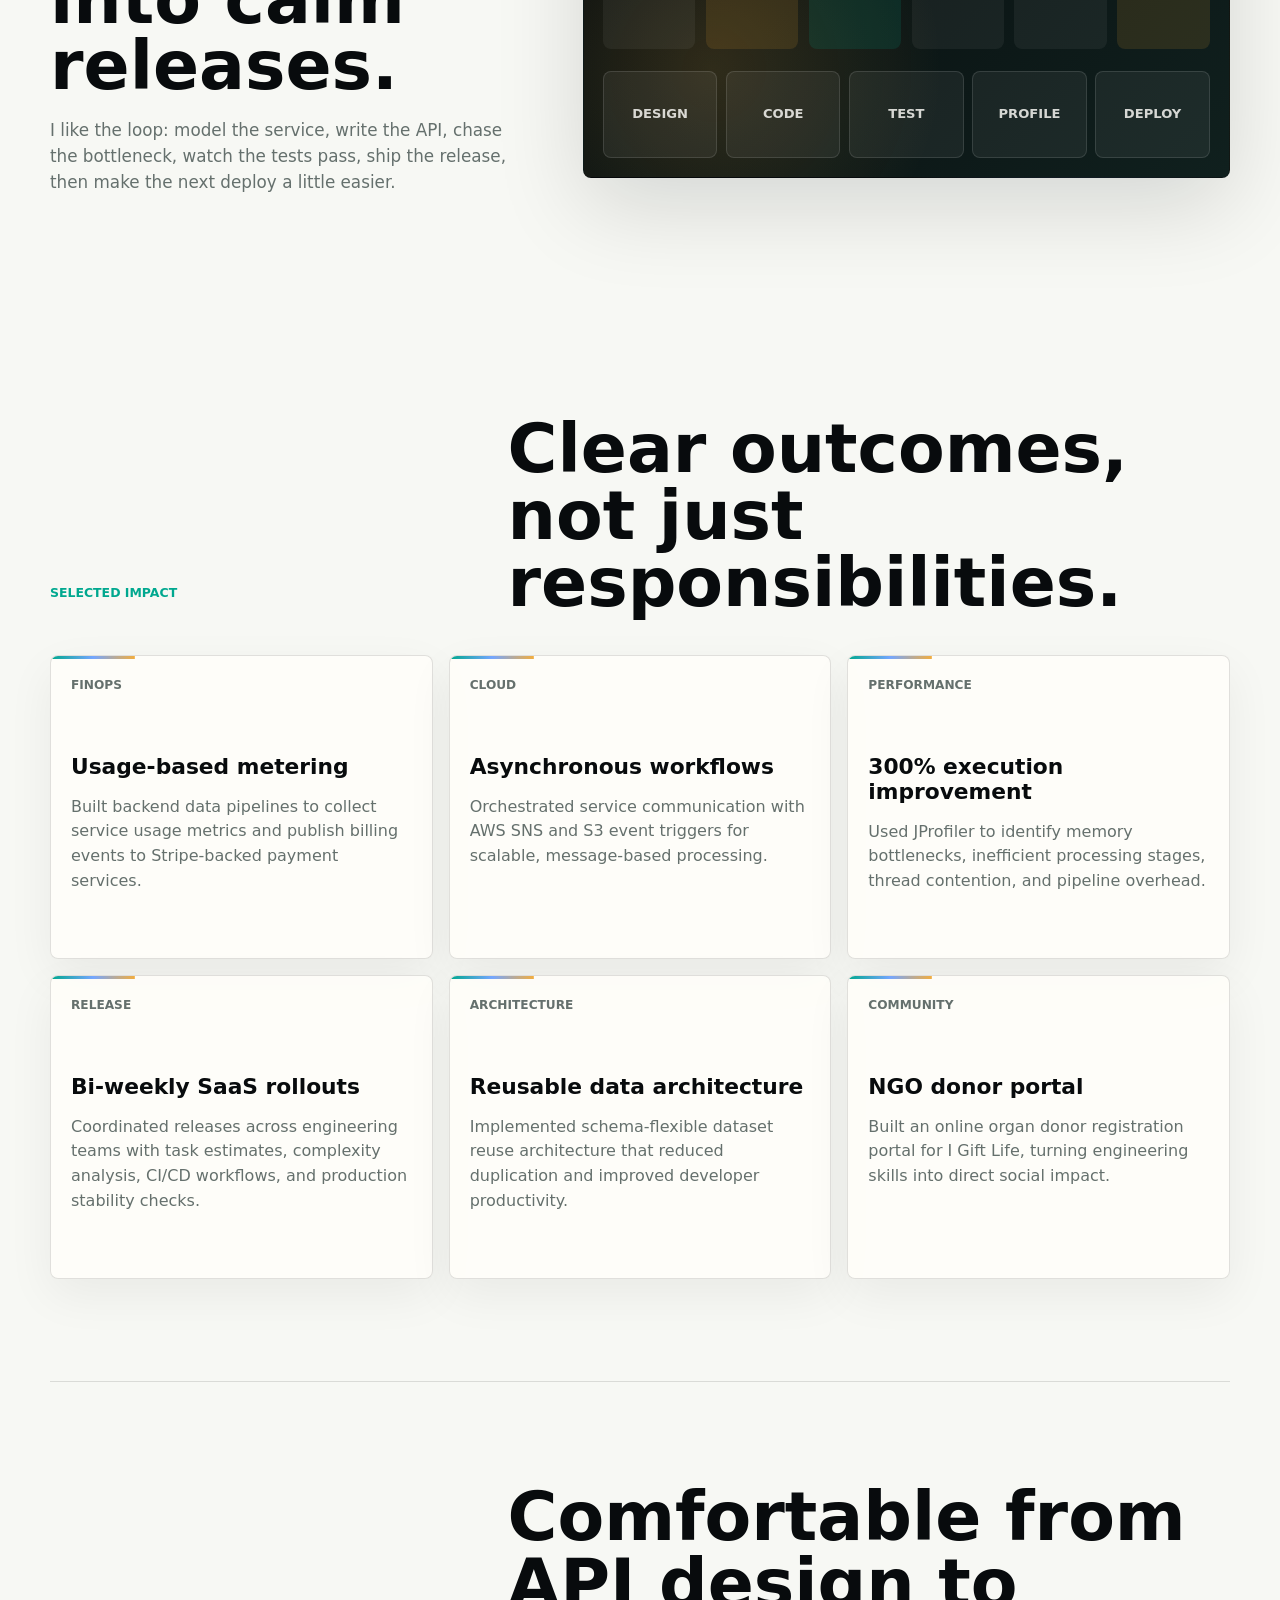
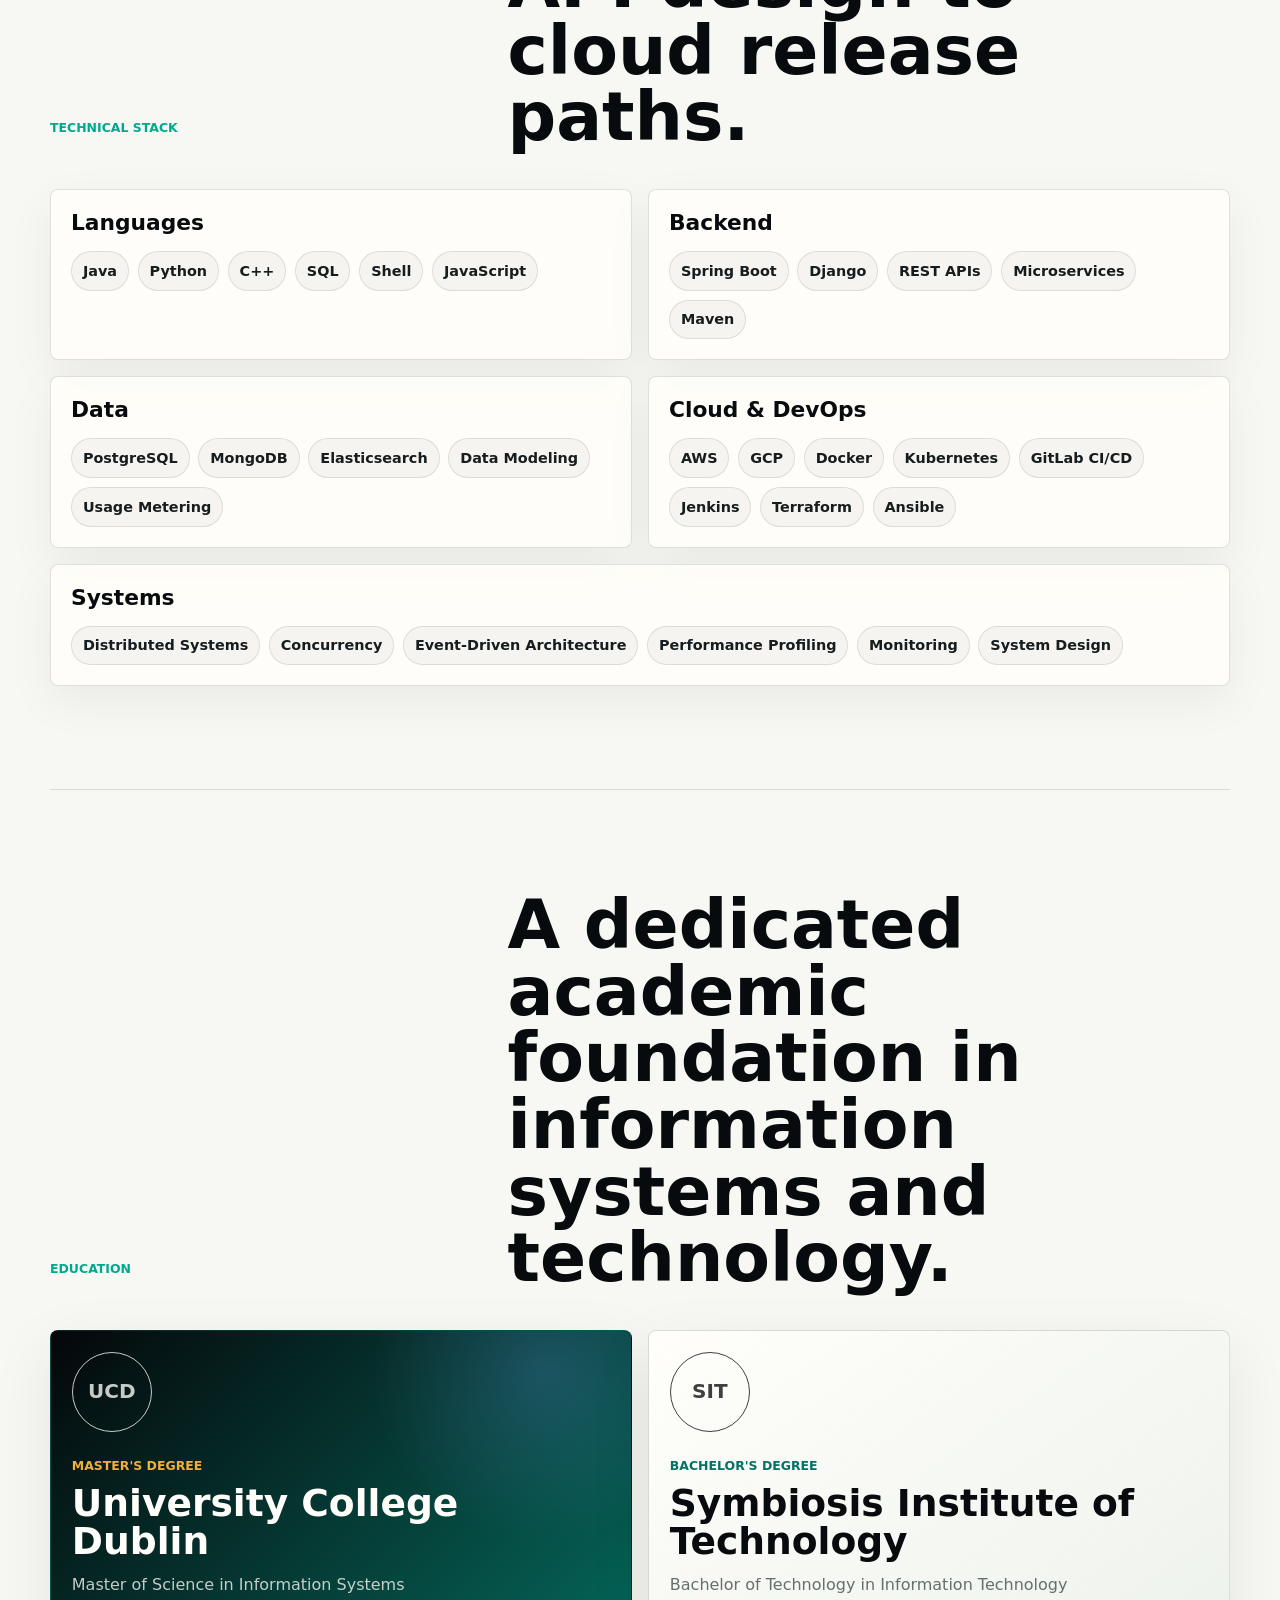
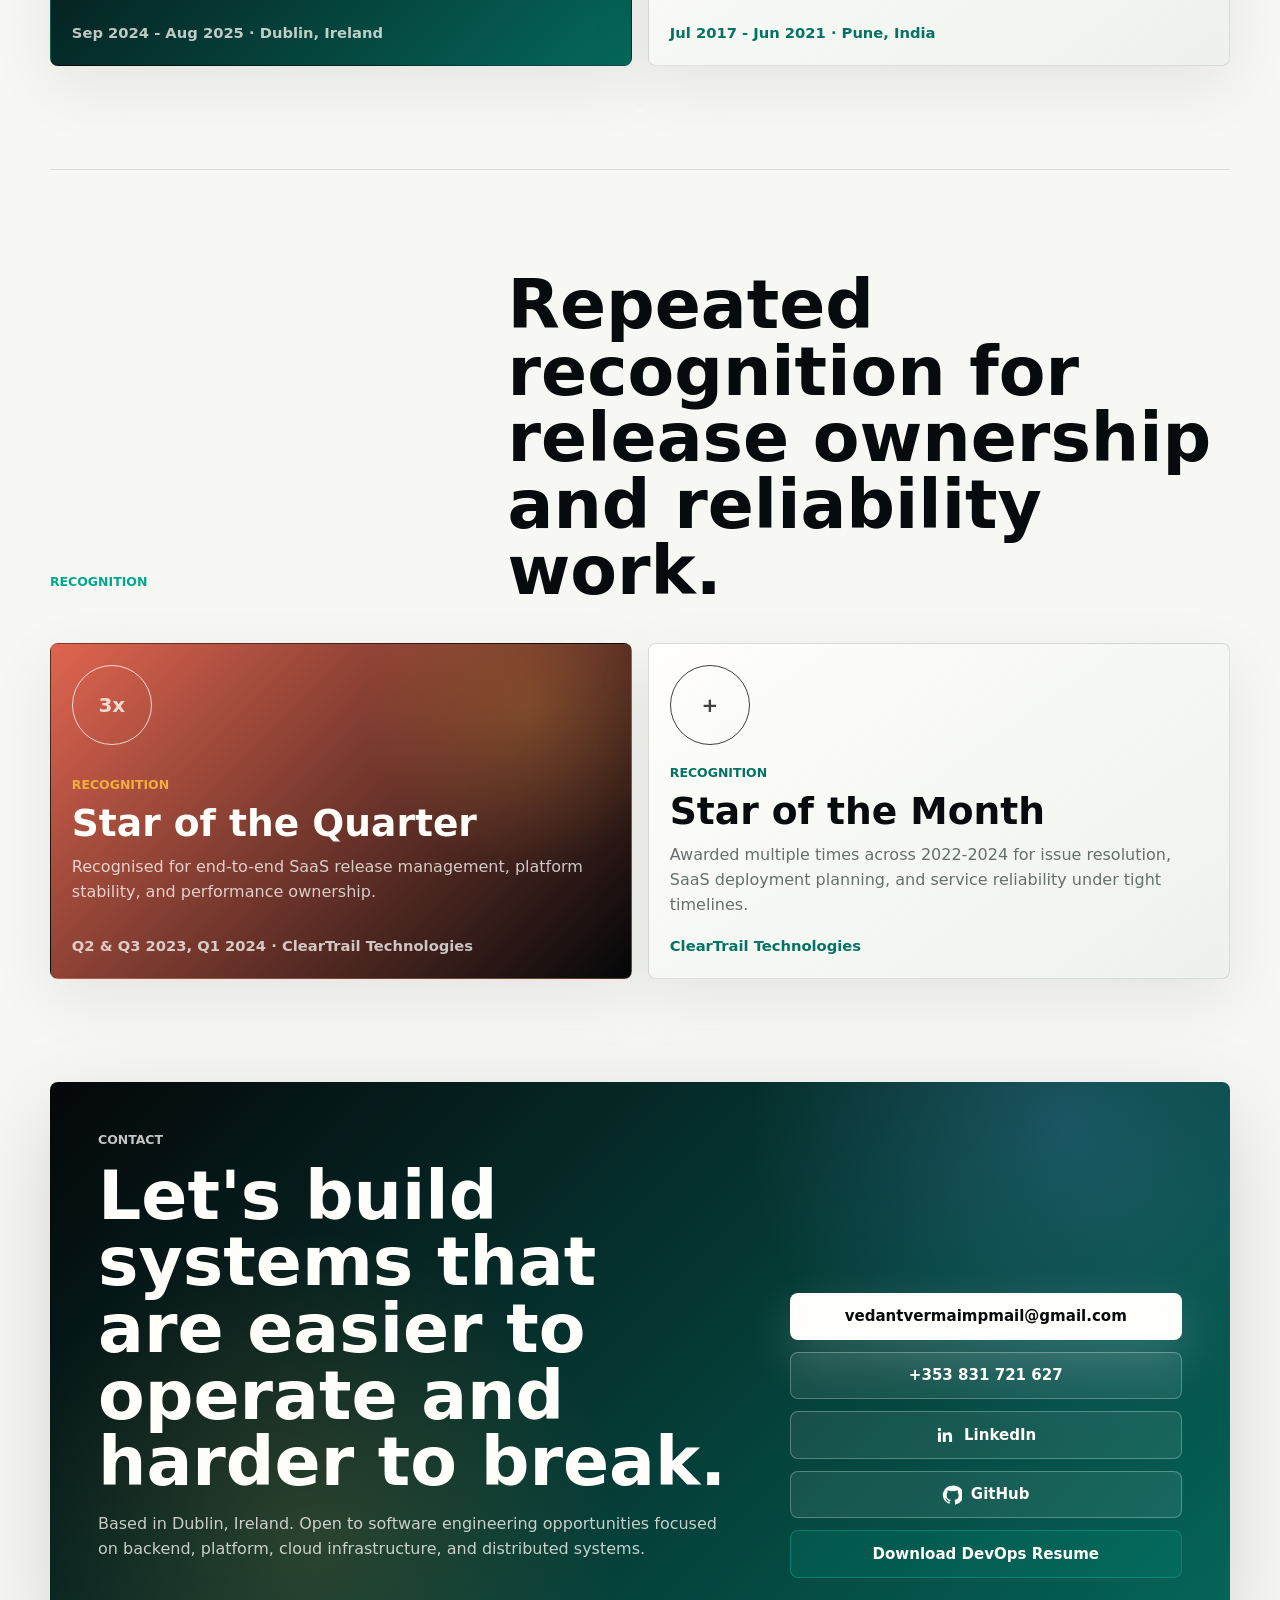
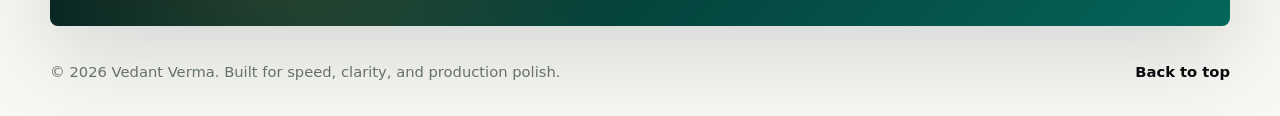
==== commit c52e37d6: "Update public contact email" ====
--- a/index.html
+++ b/index.html
@@ -72,7 +72,7 @@
             <a class="button button-secondary" href="assets/vedant-verma-software-engineer-cv.pdf" download>
               Download CV
             </a>
-            <a class="button button-ghost" href="mailto:vermavedant1894@gmail.com">
+            <a class="button button-ghost" href="mailto:vedantvermaimpmail@gmail.com">
               Contact Me
             </a>
           </div>
@@ -521,7 +521,7 @@
           </p>
         </div>
         <div class="contact-actions">
-          <a class="button button-primary" href="mailto:vermavedant1894@gmail.com">vermavedant1894@gmail.com</a>
+          <a class="button button-primary" href="mailto:vedantvermaimpmail@gmail.com">vedantvermaimpmail@gmail.com</a>
           <a class="button button-secondary" href="tel:+353831721627">+353 831 721 627</a>
           <a class="button button-secondary social-button" href="https://www.linkedin.com/in/vedant-verma-4b9367188/" target="_blank" rel="noreferrer">
             <svg viewBox="0 0 24 24" aria-hidden="true">
@@ -558,7 +558,7 @@
           "addressLocality": "Dublin",
           "addressCountry": "Ireland"
         },
-        "email": "mailto:vermavedant1894@gmail.com",
+        "email": "mailto:vedantvermaimpmail@gmail.com",
         "telephone": "+353831721627",
         "sameAs": [
           "https://www.linkedin.com/in/vedant-verma-4b9367188/",
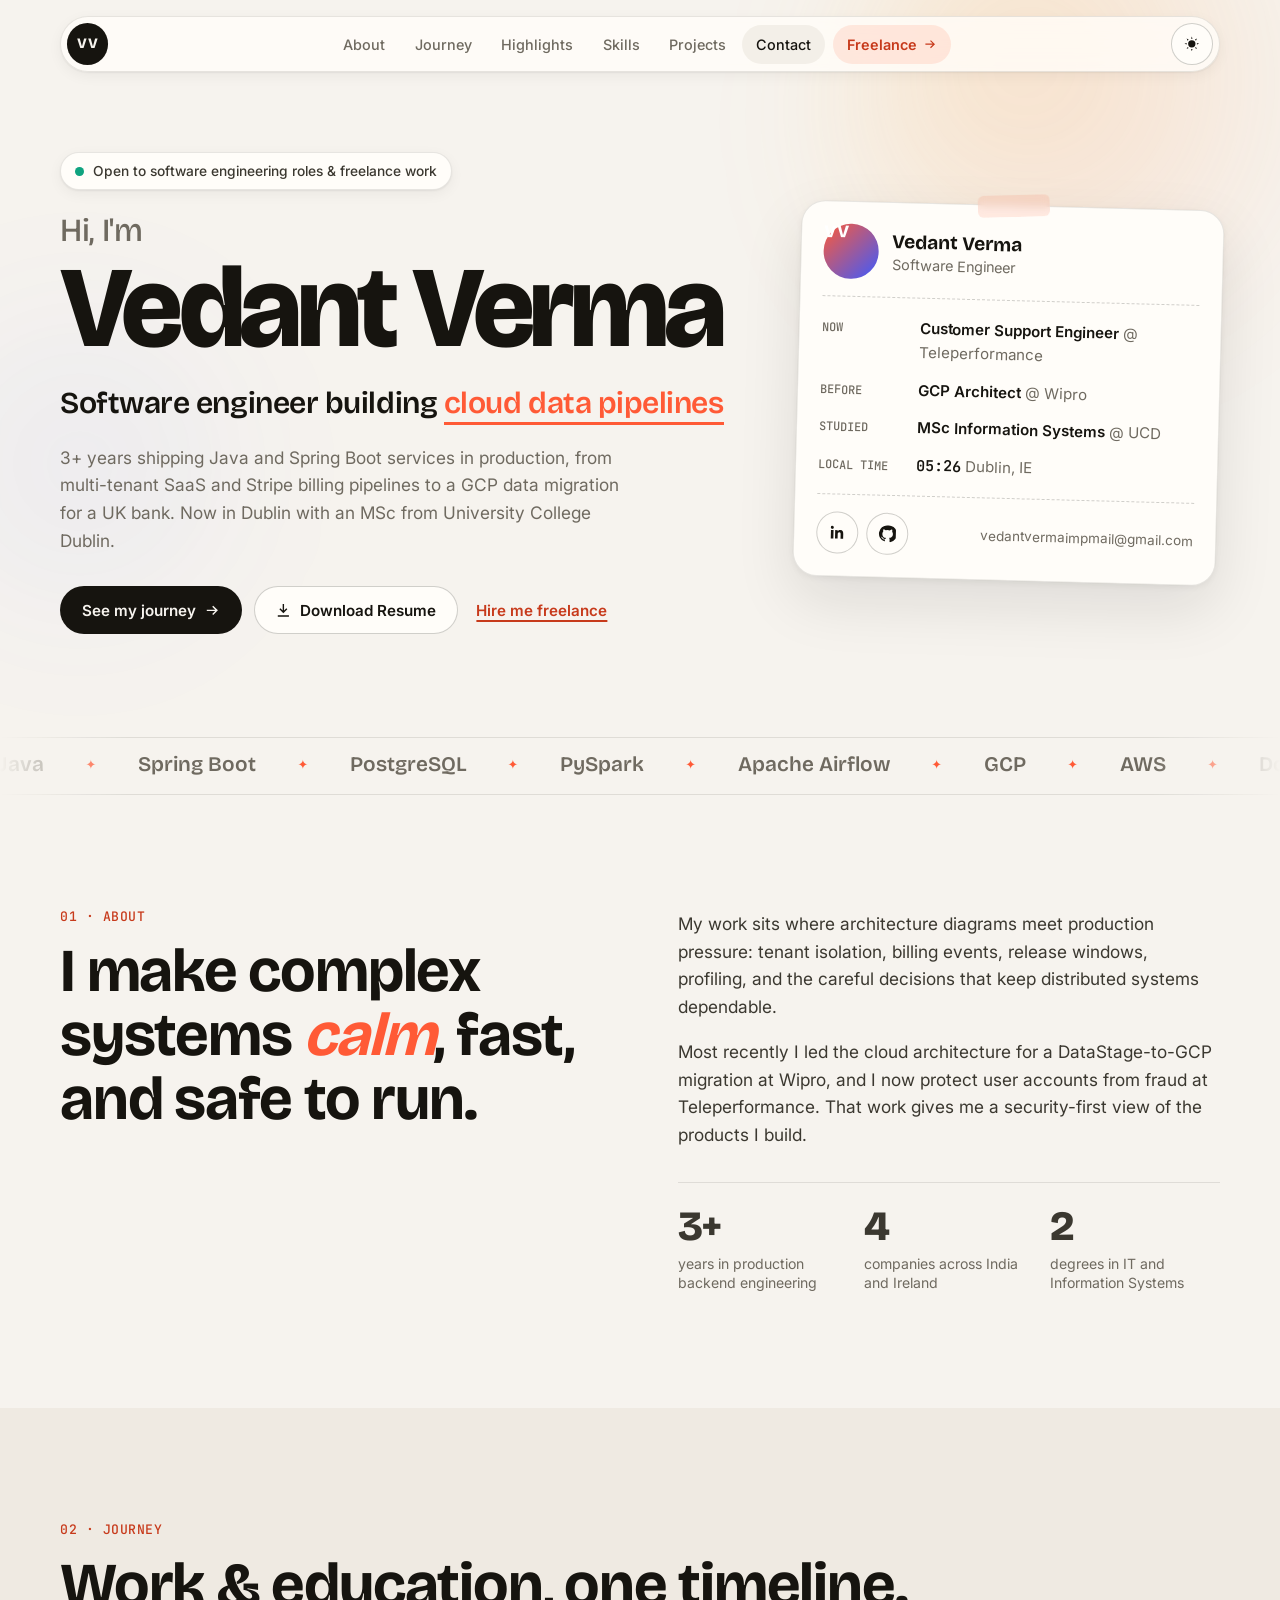
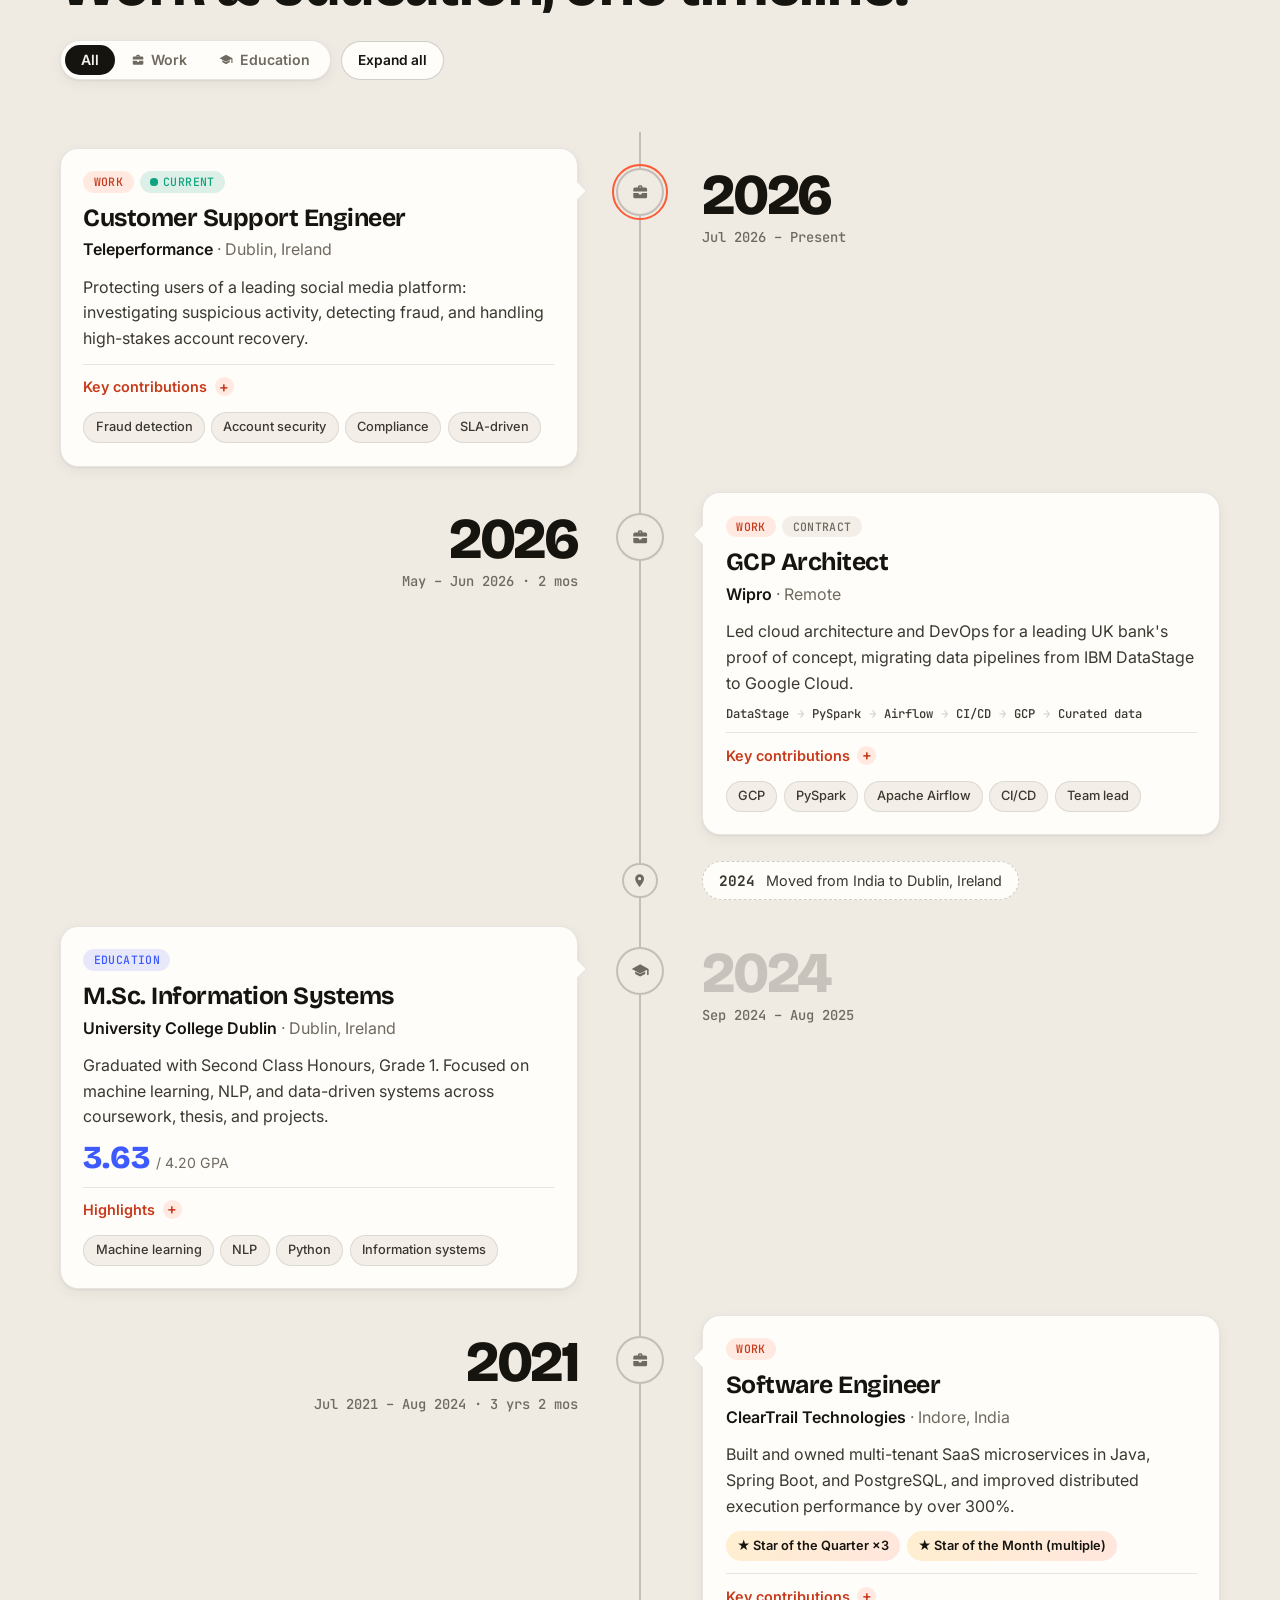
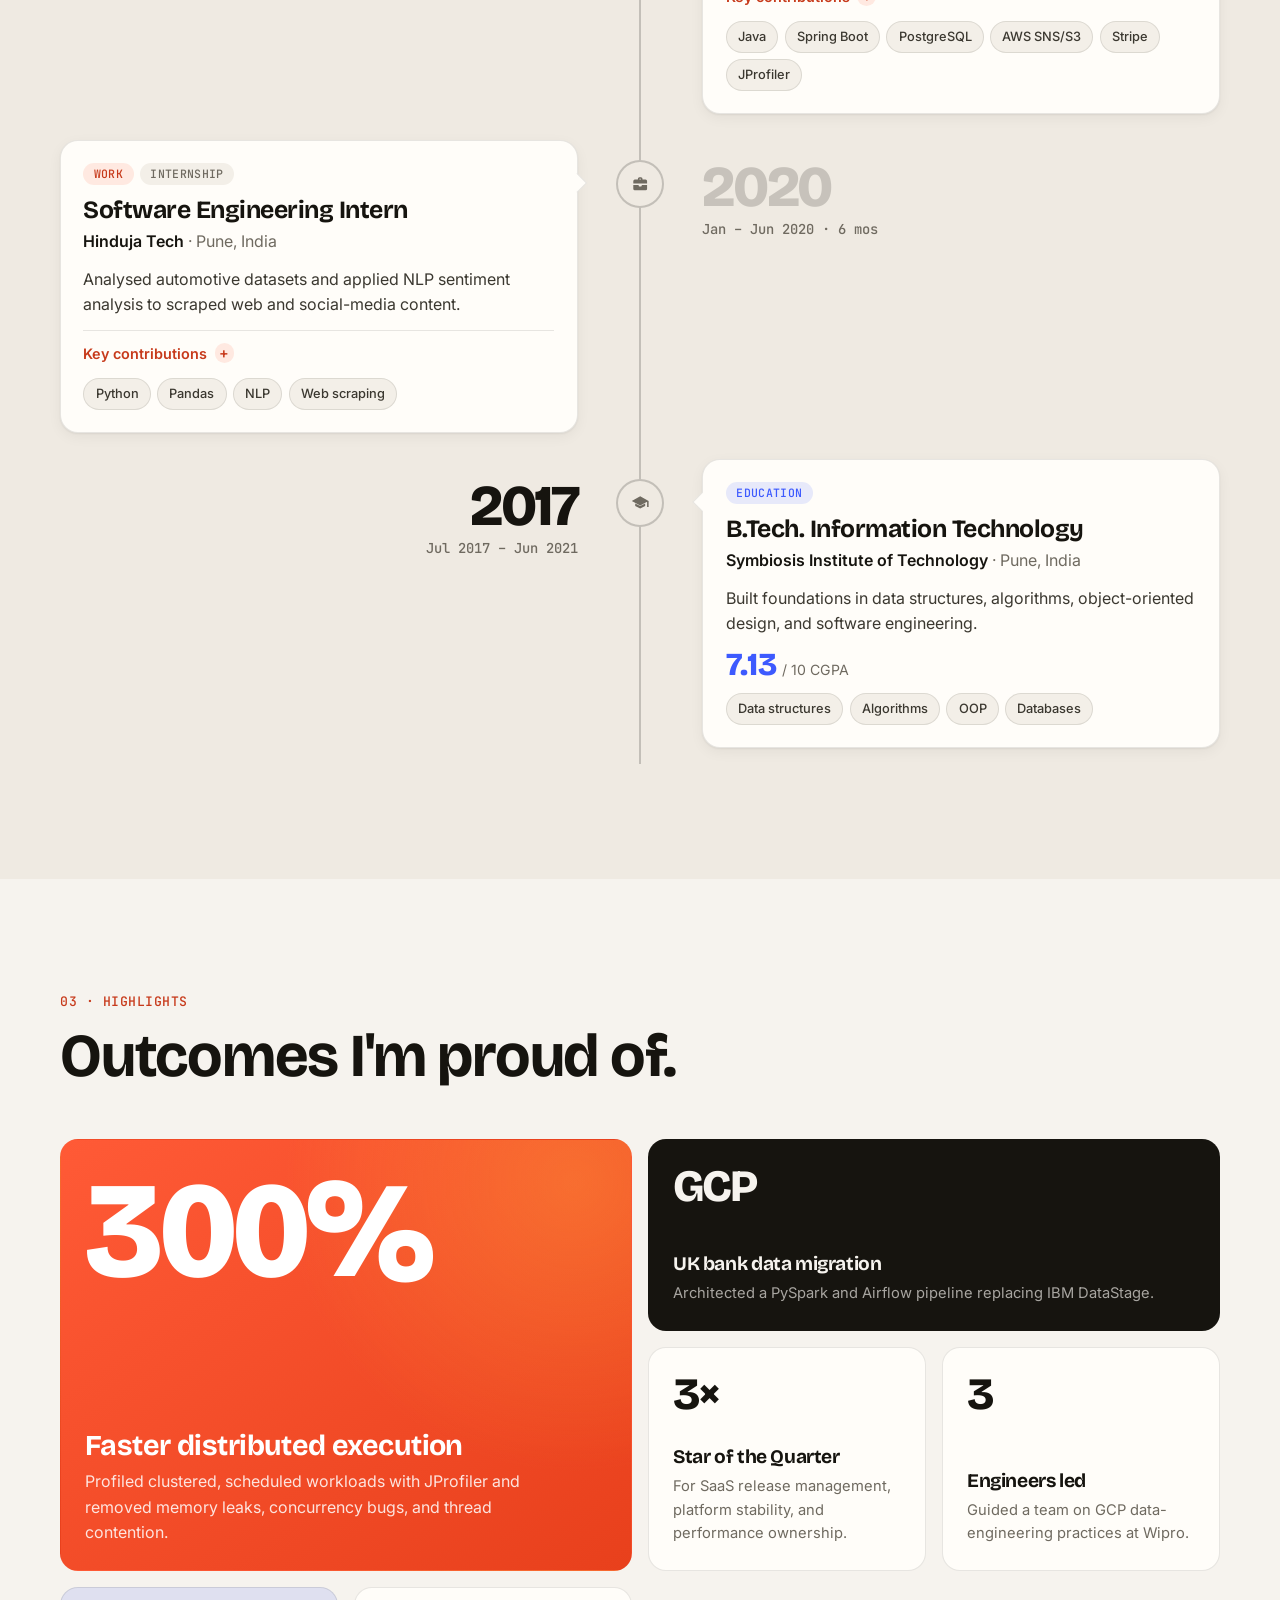
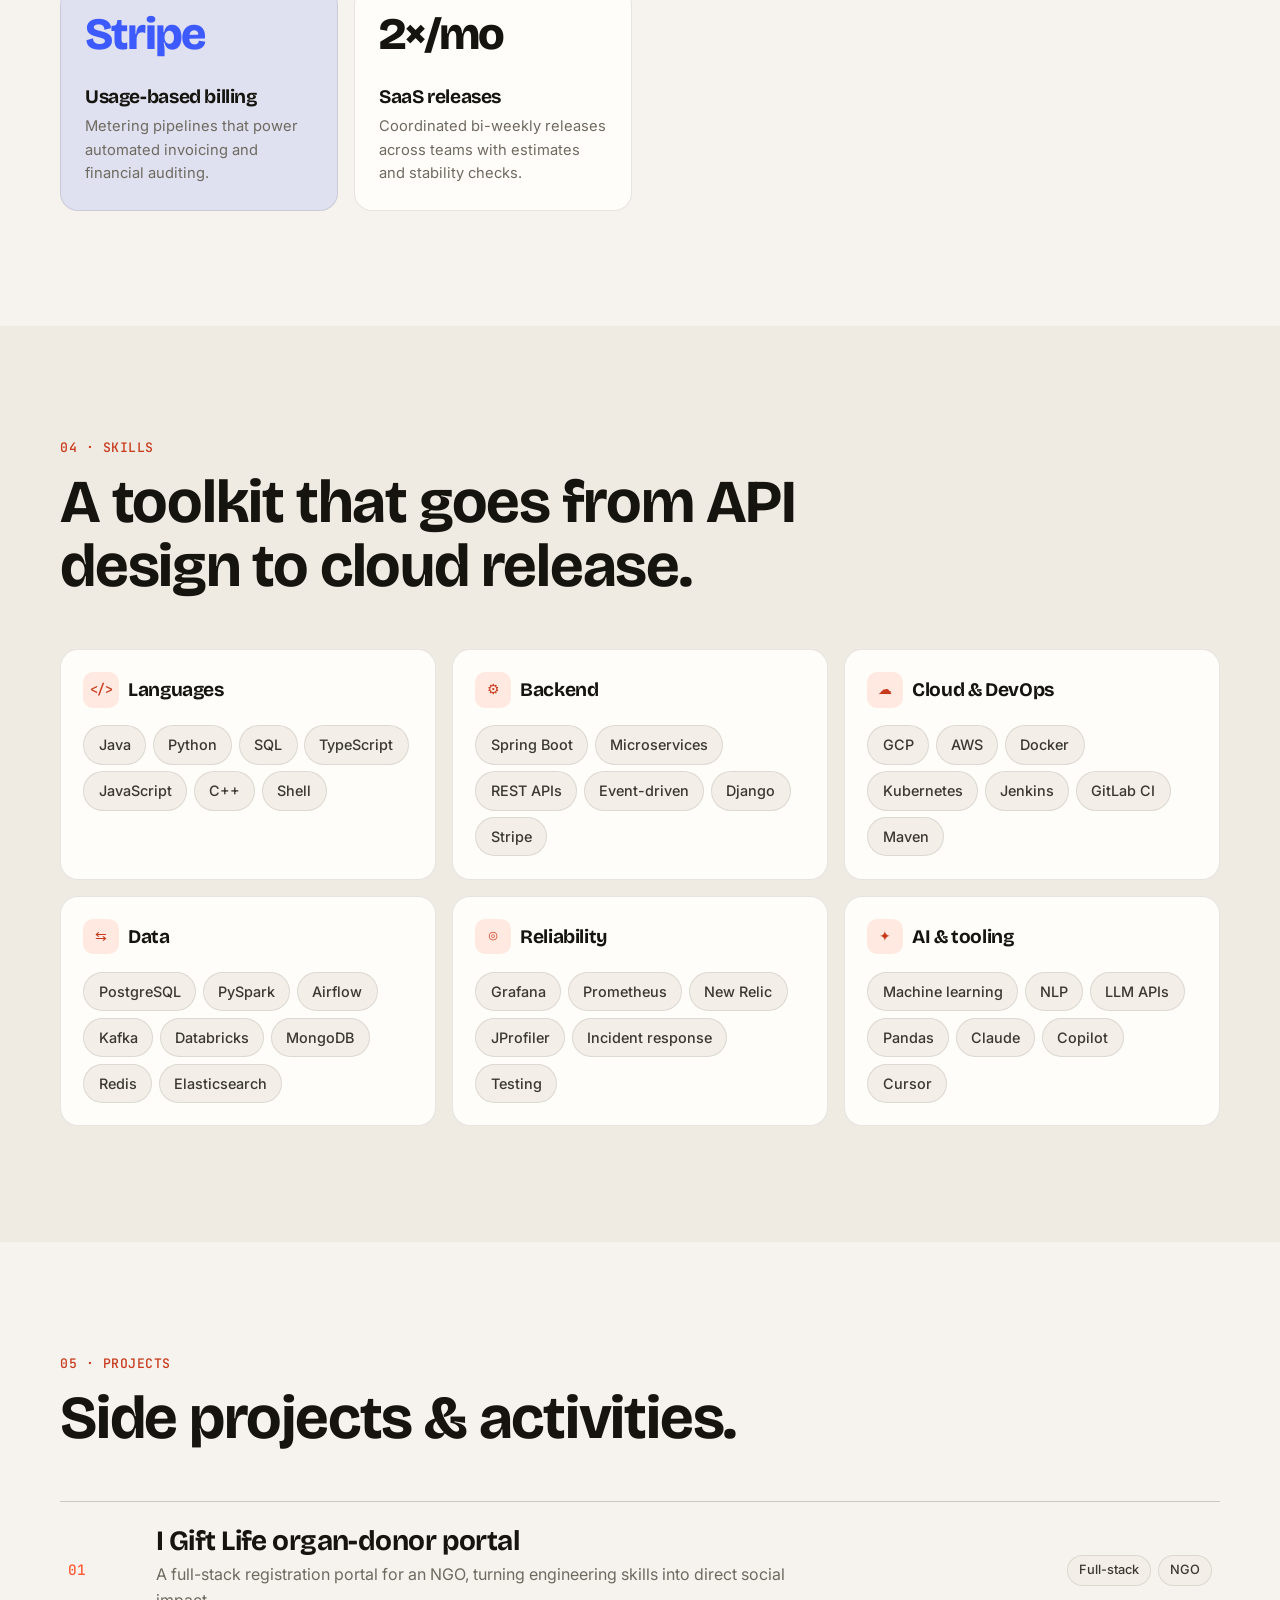
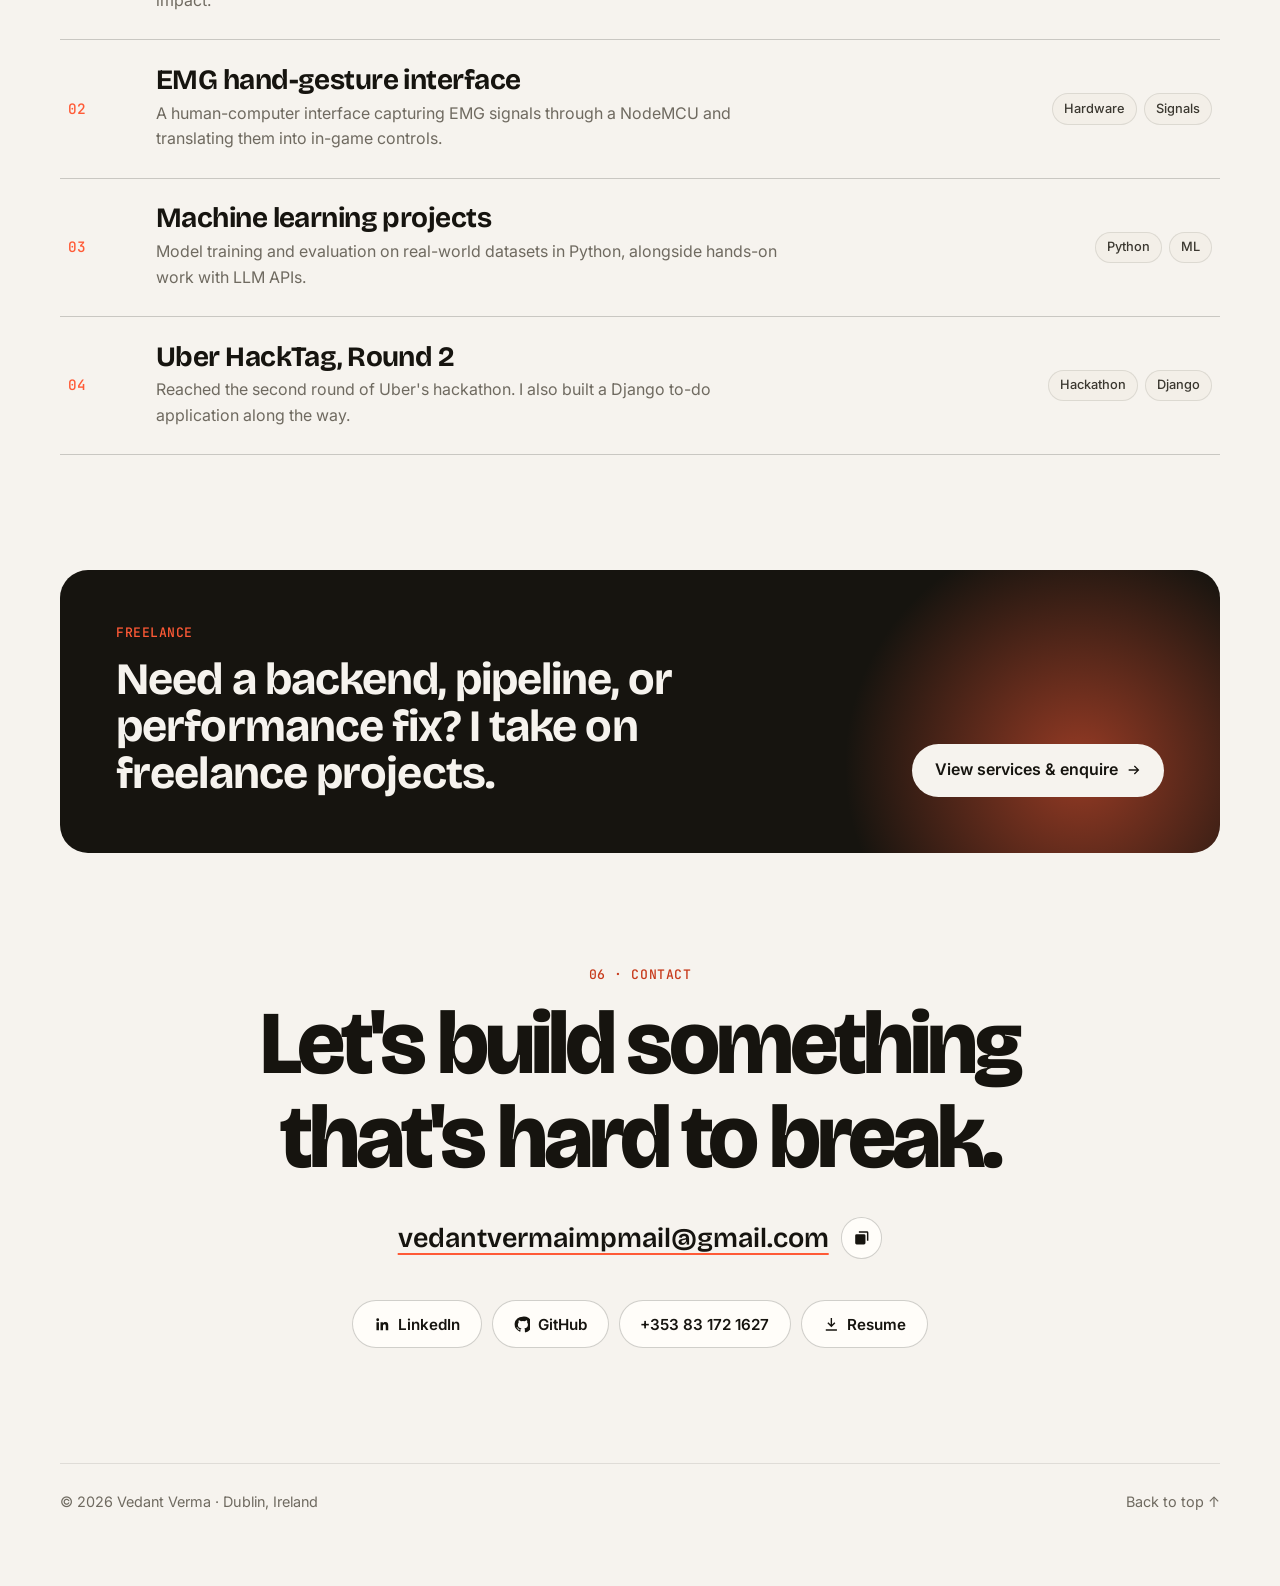
==== commit c5dc1812: "Redesign portfolio with career timeline and freelance page - New UI with light/dark themes, floating" ====
--- a/index.html
+++ b/index.html
@@ -6,545 +6,552 @@
     <title>Vedant Verma | Software Engineer</title>
     <meta
       name="description"
-      content="Portfolio of Vedant Verma, a software engineer focused on backend systems, SaaS platforms, cloud infrastructure, and performance engineering."
+      content="Vedant Verma is a Dublin-based software engineer building distributed backend services, cloud data pipelines, and secure platforms with Java, Spring Boot, PySpark, and GCP."
     />
-    <meta name="theme-color" content="#07100f" />
+    <meta name="theme-color" content="#f6f3ee" />
     <meta property="og:title" content="Vedant Verma | Software Engineer" />
     <meta
       property="og:description"
-      content="Backend and platform engineer building reliable SaaS systems, event-driven services, cloud deployments, and high-performance distributed workloads."
+      content="Backend and cloud engineer: multi-tenant SaaS, GCP data pipelines, event-driven systems, and performance engineering."
     />
     <meta property="og:type" content="website" />
     <meta property="og:image" content="assets/systems-hero.png" />
     <link rel="icon" href="assets/favicon.svg" type="image/svg+xml" />
-    <link rel="preload" href="assets/systems-hero.png" as="image" />
+    <link rel="preconnect" href="https://fonts.googleapis.com" />
+    <link rel="preconnect" href="https://fonts.gstatic.com" crossorigin />
+    <link
+      rel="stylesheet"
+      href="https://fonts.googleapis.com/css2?family=Bricolage+Grotesque:opsz,wght@12..96,500;12..96,700;12..96,800&family=Inter:wght@400;500;600;700&family=JetBrains+Mono:wght@400;500&display=swap"
+    />
+    <script>
+      document.documentElement.classList.add("js");
+      try {
+        const saved = localStorage.getItem("theme");
+        if (saved) document.documentElement.dataset.theme = saved;
+      } catch (error) {}
+    </script>
     <link rel="stylesheet" href="styles.css" />
   </head>
   <body>
+    <svg class="sprite" aria-hidden="true">
+      <symbol id="i-work" viewBox="0 0 24 24"><path d="M9 6V5a2 2 0 0 1 2-2h2a2 2 0 0 1 2 2v1h4a2 2 0 0 1 2 2v3H3V8a2 2 0 0 1 2-2h4Zm2 0h2V5h-2v1ZM3 13h7v1a1 1 0 0 0 1 1h2a1 1 0 0 0 1-1v-1h7v5a2 2 0 0 1-2 2H5a2 2 0 0 1-2-2v-5Z" /></symbol>
+      <symbol id="i-edu" viewBox="0 0 24 24"><path d="M12 3 1 9l11 6 9-4.91V17h2V9L12 3Zm-6.5 9.3v3.2L12 19l6.5-3.5v-3.2L12 15.8l-6.5-3.5Z" /></symbol>
+      <symbol id="i-pin" viewBox="0 0 24 24"><path d="M12 2a7 7 0 0 0-7 7c0 5.25 7 13 7 13s7-7.75 7-13a7 7 0 0 0-7-7Zm0 9.5A2.5 2.5 0 1 1 12 6.5a2.5 2.5 0 0 1 0 5Z" /></symbol>
+      <symbol id="i-linkedin" viewBox="0 0 24 24"><path d="M20.45 20.45h-3.56v-5.58c0-1.33-.03-3.04-1.85-3.04-1.85 0-2.13 1.44-2.13 2.94v5.68H9.35V9h3.42v1.56h.05c.48-.9 1.64-1.85 3.37-1.85 3.6 0 4.27 2.37 4.27 5.46v6.28ZM5.33 7.43a2.06 2.06 0 1 1 0-4.12 2.06 2.06 0 0 1 0 4.12Zm1.78 13.02H3.55V9h3.56v11.45Z" /></symbol>
+      <symbol id="i-github" viewBox="0 0 24 24"><path d="M12 .9a11.1 11.1 0 0 0-3.51 21.63c.56.1.76-.24.76-.54v-2.07c-3.12.68-3.78-1.32-3.78-1.32-.51-1.3-1.25-1.65-1.25-1.65-1.02-.7.08-.68.08-.68 1.13.08 1.73 1.16 1.73 1.16 1 .1.7 2.64 3.95 1.88.1-.73.39-1.23.71-1.52-2.49-.28-5.1-1.24-5.1-5.54 0-1.22.44-2.22 1.16-3-.12-.28-.5-1.42.11-2.96 0 0 .95-.3 3.1 1.15a10.7 10.7 0 0 1 5.65 0c2.16-1.46 3.1-1.15 3.1-1.15.62 1.54.24 2.68.12 2.96.72.78 1.15 1.78 1.15 3 0 4.31-2.62 5.25-5.12 5.53.4.35.76 1.03.76 2.08v3.13c0 .3.2.65.77.54A11.1 11.1 0 0 0 12 .9Z" /></symbol>
+      <symbol id="i-sun" viewBox="0 0 24 24"><path d="M12 17a5 5 0 1 1 0-10 5 5 0 0 1 0 10Zm0-15 1 3h-2l1-3Zm0 20-1-3h2l-1 3ZM2 12l3-1v2l-3-1Zm20 0-3 1v-2l3 1ZM4.9 4.9l2.8 1.4-1.4 1.4-1.4-2.8Zm14.2 14.2-2.8-1.4 1.4-1.4 1.4 2.8ZM4.9 19.1l1.4-2.8 1.4 1.4-2.8 1.4ZM19.1 4.9l-1.4 2.8-1.4-1.4 2.8-1.4Z" /></symbol>
+      <symbol id="i-moon" viewBox="0 0 24 24"><path d="M20.5 14.6A8.5 8.5 0 0 1 9.4 3.5a8.5 8.5 0 1 0 11.1 11.1Z" /></symbol>
+      <symbol id="i-arrow" viewBox="0 0 24 24"><path d="M13.2 5.3 20 12l-6.8 6.7-1.4-1.4 4.3-4.3H4v-2h12.1l-4.3-4.3 1.4-1.4Z" /></symbol>
+      <symbol id="i-download" viewBox="0 0 24 24"><path d="M11 3h2v9.2l3.3-3.3 1.4 1.4L12 16l-5.7-5.7 1.4-1.4 3.3 3.3V3ZM4 19h16v2H4v-2Z" /></symbol>
+      <symbol id="i-copy" viewBox="0 0 24 24"><path d="M8 3h11a2 2 0 0 1 2 2v11h-2V5H8V3Zm-3 4h10a2 2 0 0 1 2 2v10a2 2 0 0 1-2 2H5a2 2 0 0 1-2-2V9a2 2 0 0 1 2-2Z" /></symbol>
+    </svg>
+
     <a class="skip-link" href="#main">Skip to content</a>
-    <div class="scroll-progress" aria-hidden="true"></div>
-    <div class="pointer-glow" aria-hidden="true"></div>
-
-    <header class="site-header" aria-label="Primary navigation">
-      <a class="brand" href="#top" aria-label="Vedant Verma home">
-        <span class="brand-mark" aria-hidden="true">VV</span>
-        <span>Vedant Verma</span>
+    <div class="progress" aria-hidden="true"></div>
+
+    <header class="nav" aria-label="Primary">
+      <a class="nav-brand" href="#top" aria-label="Vedant Verma, back to top">
+        <span class="monogram">VV</span>
       </a>
-      <button class="nav-toggle" type="button" aria-label="Toggle navigation" aria-expanded="false">
-        <span></span>
-        <span></span>
-      </button>
-      <nav class="nav-links">
-        <a href="#story">Profile</a>
-        <a href="#work">Experience</a>
-        <a href="#lab">Lab</a>
-        <a href="#impact">Results</a>
-        <a href="#education">Education</a>
-        <a href="#stack">Skills</a>
+      <nav class="nav-links" id="nav-links">
+        <a href="#about">About</a>
+        <a href="#journey">Journey</a>
+        <a href="#highlights">Highlights</a>
+        <a href="#skills">Skills</a>
+        <a href="#projects">Projects</a>
         <a href="#contact">Contact</a>
+        <a class="nav-freelance" href="freelance.html">Freelance <svg><use href="#i-arrow" /></svg></a>
       </nav>
+      <div class="nav-tools">
+        <button class="icon-btn theme-toggle" type="button" aria-label="Toggle dark mode">
+          <svg class="icon-sun"><use href="#i-sun" /></svg>
+          <svg class="icon-moon"><use href="#i-moon" /></svg>
+        </button>
+        <button class="icon-btn menu-toggle" type="button" aria-label="Open menu" aria-expanded="false" aria-controls="nav-links">
+          <span></span><span></span>
+        </button>
+      </div>
     </header>
 
     <main id="main">
-      <section class="hero" id="top" aria-label="Introduction">
-        <img class="hero-image" src="assets/systems-hero.png" alt="" />
-        <div class="hero-overlay"></div>
-        <div class="hero-content">
-          <p class="eyebrow">Software Engineer &middot; Dublin, Ireland</p>
-          <h1>
-            <span class="hero-name">Vedant Verma</span>
-            <span>Backend systems with product-level polish.</span>
-          </h1>
-          <p class="hero-copy">
-            I design distributed services, performance-critical pipelines, and deployment-ready
-            platform workflows across Java, Spring Boot, PostgreSQL, Docker, AWS, GCP, and CI/CD.
-          </p>
-          <div class="hero-chip-row" aria-label="Engineering strengths">
-            <span>Multi-tenant SaaS</span>
-            <span>Event-driven systems</span>
-            <span>Cloud releases</span>
-            <span>Performance profiling</span>
-          </div>
-          <div class="hero-actions" aria-label="Primary actions">
-            <a class="button button-primary" href="#work">
-              View Experience
-            </a>
-            <a class="button button-secondary" href="assets/vedant-verma-software-engineer-cv.pdf" download>
-              Download CV
-            </a>
-            <a class="button button-ghost" href="mailto:vedantvermaimpmail@gmail.com">
-              Contact Me
-            </a>
-          </div>
-          <div class="hero-socials" aria-label="Social links">
-            <a class="icon-link" href="https://www.linkedin.com/in/vedant-verma-4b9367188/" target="_blank" rel="noreferrer" aria-label="Open Vedant Verma on LinkedIn">
-              <svg viewBox="0 0 24 24" aria-hidden="true">
-                <path d="M20.45 20.45h-3.56v-5.58c0-1.33-.03-3.04-1.85-3.04-1.85 0-2.13 1.44-2.13 2.94v5.68H9.35V9h3.42v1.56h.05c.48-.9 1.64-1.85 3.37-1.85 3.6 0 4.27 2.37 4.27 5.46v6.28ZM5.33 7.43a2.06 2.06 0 1 1 0-4.12 2.06 2.06 0 0 1 0 4.12Zm1.78 13.02H3.55V9h3.56v11.45Z" />
-              </svg>
-            </a>
-            <a class="icon-link" href="https://github.com/vedantverma" target="_blank" rel="noreferrer" aria-label="Open Vedant Verma on GitHub">
-              <svg viewBox="0 0 24 24" aria-hidden="true">
-                <path d="M12 .9a11.1 11.1 0 0 0-3.51 21.63c.56.1.76-.24.76-.54v-2.07c-3.12.68-3.78-1.32-3.78-1.32-.51-1.3-1.25-1.65-1.25-1.65-1.02-.7.08-.68.08-.68 1.13.08 1.73 1.16 1.73 1.16 1 .1.7 2.64 3.95 1.88.1-.73.39-1.23.71-1.52-2.49-.28-5.1-1.24-5.1-5.54 0-1.22.44-2.22 1.16-3-.12-.28-.5-1.42.11-2.96 0 0 .95-.3 3.1 1.15a10.7 10.7 0 0 1 5.65 0c2.16-1.46 3.1-1.15 3.1-1.15.62 1.54.24 2.68.12 2.96.72.78 1.15 1.78 1.15 3 0 4.31-2.62 5.25-5.12 5.53.4.35.76 1.03.76 2.08v3.13c0 .3.2.65.77.54A11.1 11.1 0 0 0 12 .9Z" />
-              </svg>
-            </a>
-          </div>
-        </div>
-        <div class="hero-scroll-cue" aria-hidden="true">
-          <span></span>
-          Scroll
-        </div>
-        <dl class="hero-metrics" aria-label="Career highlights">
+      <!-- ============ HERO ============ -->
+      <section class="hero" id="top">
+        <div class="hero-blob hero-blob-a" aria-hidden="true"></div>
+        <div class="hero-blob hero-blob-b" aria-hidden="true"></div>
+
+        <div class="wrap hero-grid">
+          <div class="hero-main">
+            <p class="status-pill"><span class="dot" aria-hidden="true"></span>Open to software engineering roles &amp; freelance work</p>
+            <h1 class="hero-title">
+              <span class="hero-hi">Hi, I'm</span>
+              Vedant Verma
+            </h1>
+            <p class="hero-sub">
+              Software engineer building
+              <span class="rotator" aria-live="polite"><span class="rotator-word">distributed backends</span></span>
+            </p>
+            <p class="hero-lede">
+              3+ years shipping Java and Spring Boot services in production, from multi-tenant SaaS and
+              Stripe billing pipelines to a GCP data migration for a UK bank. Now in Dublin with an MSc
+              from University College Dublin.
+            </p>
+            <div class="hero-cta">
+              <a class="btn btn-primary" href="#journey">See my journey <svg><use href="#i-arrow" /></svg></a>
+              <a class="btn btn-ghost" href="assets/vedant-verma-resume.pdf" download="Vedant-Verma-Resume.pdf"><svg><use href="#i-download" /></svg> Download Resume</a>
+              <a class="btn btn-link" href="freelance.html">Hire me freelance</a>
+            </div>
+          </div>
+
+          <aside class="id-card" aria-label="At a glance">
+            <div class="id-card-head">
+              <span class="monogram monogram-lg">VV</span>
+              <div>
+                <strong>Vedant Verma</strong>
+                <span>Software Engineer</span>
+              </div>
+            </div>
+            <dl class="id-card-rows">
+              <div>
+                <dt>Now</dt>
+                <dd>Customer Support Engineer <em>@ Teleperformance</em></dd>
+              </div>
+              <div>
+                <dt>Before</dt>
+                <dd>GCP Architect <em>@ Wipro</em></dd>
+              </div>
+              <div>
+                <dt>Studied</dt>
+                <dd>MSc Information Systems <em>@ UCD</em></dd>
+              </div>
+              <div>
+                <dt>Local time</dt>
+                <dd><span class="clock" data-tz="Europe/Dublin">--:--</span> <em>Dublin, IE</em></dd>
+              </div>
+            </dl>
+            <div class="id-card-links">
+              <a class="icon-btn" href="https://www.linkedin.com/in/vedant-verma-4b9367188/" target="_blank" rel="noreferrer" aria-label="LinkedIn"><svg><use href="#i-linkedin" /></svg></a>
+              <a class="icon-btn" href="https://github.com/vedantverma" target="_blank" rel="noreferrer" aria-label="GitHub"><svg><use href="#i-github" /></svg></a>
+              <a class="id-card-mail" href="mailto:vedantvermaimpmail@gmail.com">vedantvermaimpmail@gmail.com</a>
+            </div>
+          </aside>
+        </div>
+
+        <div class="marquee" aria-label="Technologies I work with">
+          <div class="marquee-track">
+            <span>Java</span><span>Spring Boot</span><span>PostgreSQL</span><span>PySpark</span><span>Apache Airflow</span><span>GCP</span><span>AWS</span><span>Docker</span><span>Kubernetes</span><span>Kafka</span><span>Stripe</span><span>Python</span><span>CI/CD</span><span>Microservices</span>
+            <span aria-hidden="true">Java</span><span aria-hidden="true">Spring Boot</span><span aria-hidden="true">PostgreSQL</span><span aria-hidden="true">PySpark</span><span aria-hidden="true">Apache Airflow</span><span aria-hidden="true">GCP</span><span aria-hidden="true">AWS</span><span aria-hidden="true">Docker</span><span aria-hidden="true">Kubernetes</span><span aria-hidden="true">Kafka</span><span aria-hidden="true">Stripe</span><span aria-hidden="true">Python</span><span aria-hidden="true">CI/CD</span><span aria-hidden="true">Microservices</span>
+          </div>
+        </div>
+      </section>
+
+      <!-- ============ ABOUT ============ -->
+      <section class="section" id="about">
+        <div class="wrap about-grid">
+          <div class="section-head">
+            <p class="kicker">01 &middot; About</p>
+            <h2>I make complex systems <span class="accent-text">calm</span>, fast, and safe to run.</h2>
+          </div>
+          <div class="about-body">
+            <p>
+              My work sits where architecture diagrams meet production pressure: tenant isolation,
+              billing events, release windows, profiling, and the careful decisions that keep
+              distributed systems dependable.
+            </p>
+            <p>
+              Most recently I led the cloud architecture for a DataStage-to-GCP migration at Wipro, and
+              I now protect user accounts from fraud at Teleperformance. That work gives me a
+              security-first view of the products I build.
+            </p>
+            <ul class="about-facts">
+              <li><strong>3+</strong><span>years in production backend engineering</span></li>
+              <li><strong>4</strong><span>companies across India and Ireland</span></li>
+              <li><strong>2</strong><span>degrees in IT and Information Systems</span></li>
+            </ul>
+          </div>
+        </div>
+      </section>
+
+      <!-- ============ JOURNEY / TIMELINE ============ -->
+      <section class="section section-tint" id="journey">
+        <div class="wrap">
+          <div class="section-head section-head-row">
+            <div>
+              <p class="kicker">02 &middot; Journey</p>
+              <h2>Work &amp; education, one timeline.</h2>
+            </div>
+            <div class="tl-controls">
+              <div class="segmented" role="group" aria-label="Filter timeline">
+                <button type="button" class="is-active" data-filter="all" aria-pressed="true">All</button>
+                <button type="button" data-filter="work" aria-pressed="false"><svg><use href="#i-work" /></svg> Work</button>
+                <button type="button" data-filter="education" aria-pressed="false"><svg><use href="#i-edu" /></svg> Education</button>
+              </div>
+              <button type="button" class="btn btn-small btn-ghost tl-expand" aria-pressed="false">Expand all</button>
+            </div>
+          </div>
+
+          <ol class="tl">
+            <li class="tl-spine" aria-hidden="true"><span class="tl-spine-fill"></span></li>
+
+            <li class="tl-item is-current" data-type="work" data-side="left">
+              <div class="tl-when">
+                <span class="tl-year">2026</span>
+                <span>Jul 2026 &ndash; Present</span>
+              </div>
+              <div class="tl-node"><svg><use href="#i-work" /></svg></div>
+              <article class="tl-card">
+                <div class="tl-card-top">
+                  <span class="badge badge-work">Work</span>
+                  <span class="badge badge-live">Current</span>
+                  <span class="tl-date-inline">Jul 2026 &ndash; Present</span>
+                </div>
+                <h3>Customer Support Engineer</h3>
+                <p class="tl-org">Teleperformance <span>&middot; Dublin, Ireland</span></p>
+                <p class="tl-summary">
+                  Protecting users of a leading social media platform: investigating suspicious
+                  activity, detecting fraud, and handling high-stakes account recovery.
+                </p>
+                <details class="tl-more">
+                  <summary>Key contributions</summary>
+                  <ul>
+                    <li>Investigate suspicious account activity and detect fraud, acting quickly to protect users and keep accounts secure.</li>
+                    <li>Handle sensitive, high-stakes account-recovery cases, making sound judgment calls under pressure and following security and compliance procedures.</li>
+                    <li>Guide users through securing and regaining access to their accounts, delivering a careful, high-quality experience in an SLA-driven environment.</li>
+                  </ul>
+                </details>
+                <ul class="tags">
+                  <li>Fraud detection</li><li>Account security</li><li>Compliance</li><li>SLA-driven</li>
+                </ul>
+              </article>
+            </li>
+
+            <li class="tl-item" data-type="work" data-side="right">
+              <div class="tl-when">
+                <span class="tl-year">2026</span>
+                <span>May &ndash; Jun 2026 &middot; 2 mos</span>
+              </div>
+              <div class="tl-node"><svg><use href="#i-work" /></svg></div>
+              <article class="tl-card">
+                <div class="tl-card-top">
+                  <span class="badge badge-work">Work</span>
+                  <span class="badge">Contract</span>
+                  <span class="tl-date-inline">May &ndash; Jun 2026</span>
+                </div>
+                <h3>GCP Architect</h3>
+                <p class="tl-org">Wipro <span>&middot; Remote</span></p>
+                <p class="tl-summary">
+                  Led cloud architecture and DevOps for a leading UK bank's proof of concept,
+                  migrating data pipelines from IBM DataStage to Google Cloud.
+                </p>
+                <div class="flow" aria-label="Pipeline: DataStage to PySpark to Airflow to CI/CD to GCP to curated data">
+                  <span>DataStage</span><span>PySpark</span><span>Airflow</span><span>CI/CD</span><span>GCP</span><span>Curated data</span>
+                </div>
+                <details class="tl-more">
+                  <summary>Key contributions</summary>
+                  <ul>
+                    <li>Led the cloud architecture and DevOps for a proof-of-concept engagement with a leading UK banking and financial institution, migrating data pipelines from IBM DataStage to GCP.</li>
+                    <li>Built the pipeline with PySpark for distributed data processing and Apache Airflow for orchestration, with automated CI/CD submitting jobs to GCP clusters that turned raw financial data into curated data assets.</li>
+                    <li>Led a team of 3 engineers on GCP data-engineering practices, managing cluster provisioning and compute for scalable, repeatable job execution.</li>
+                  </ul>
+                </details>
+                <ul class="tags">
+                  <li>GCP</li><li>PySpark</li><li>Apache Airflow</li><li>CI/CD</li><li>Team lead</li>
+                </ul>
+              </article>
+            </li>
+
+            <li class="tl-item tl-milestone" data-type="milestone" data-side="left">
+              <div class="tl-node"><svg><use href="#i-pin" /></svg></div>
+              <p class="tl-milestone-text"><strong>2024</strong> Moved from India to Dublin, Ireland</p>
+            </li>
+
+            <li class="tl-item" data-type="education" data-side="left">
+              <div class="tl-when">
+                <span class="tl-year">2024</span>
+                <span>Sep 2024 &ndash; Aug 2025</span>
+              </div>
+              <div class="tl-node"><svg><use href="#i-edu" /></svg></div>
+              <article class="tl-card">
+                <div class="tl-card-top">
+                  <span class="badge badge-edu">Education</span>
+                  <span class="tl-date-inline">Sep 2024 &ndash; Aug 2025</span>
+                </div>
+                <h3>M.Sc. Information Systems</h3>
+                <p class="tl-org">University College Dublin <span>&middot; Dublin, Ireland</span></p>
+                <p class="tl-summary">
+                  Graduated with Second Class Honours, Grade 1. Focused on machine learning, NLP, and
+                  data-driven systems across coursework, thesis, and projects.
+                </p>
+                <div class="score"><strong>3.63</strong><span>/ 4.20 GPA</span></div>
+                <details class="tl-more">
+                  <summary>Highlights</summary>
+                  <ul>
+                    <li>Model training and evaluation on real-world datasets in Python through coursework, thesis, and personal projects.</li>
+                    <li>Hands-on work with LLM APIs and AI-assisted development tooling.</li>
+                  </ul>
+                </details>
+                <ul class="tags">
+                  <li>Machine learning</li><li>NLP</li><li>Python</li><li>Information systems</li>
+                </ul>
+              </article>
+            </li>
+
+            <li class="tl-item" data-type="work" data-side="right">
+              <div class="tl-when">
+                <span class="tl-year">2021</span>
+                <span>Jul 2021 &ndash; Aug 2024 &middot; 3 yrs 2 mos</span>
+              </div>
+              <div class="tl-node"><svg><use href="#i-work" /></svg></div>
+              <article class="tl-card">
+                <div class="tl-card-top">
+                  <span class="badge badge-work">Work</span>
+                  <span class="tl-date-inline">Jul 2021 &ndash; Aug 2024</span>
+                </div>
+                <h3>Software Engineer</h3>
+                <p class="tl-org">ClearTrail Technologies <span>&middot; Indore, India</span></p>
+                <p class="tl-summary">
+                  Built and owned multi-tenant SaaS microservices in Java, Spring Boot, and PostgreSQL,
+                  and improved distributed execution performance by over 300%.
+                </p>
+                <div class="awards">
+                  <span>&#9733; Star of the Quarter &times;3</span>
+                  <span>&#9733; Star of the Month (multiple)</span>
+                </div>
+                <details class="tl-more">
+                  <summary>Key contributions</summary>
+                  <ul>
+                    <li>Designed and implemented a multi-tenant microservices architecture using Java, Spring Boot, and PostgreSQL, enabling scalable SaaS deployments with strong tenant isolation.</li>
+                    <li>Developed stateless REST APIs and modular backend components for communication between ETL and analytics services.</li>
+                    <li>Implemented usage-based metering pipelines integrated with Stripe for automated billing, invoicing, and financial auditing.</li>
+                    <li>Designed event-driven workflows using AWS SNS and S3 triggers to orchestrate asynchronous microservice communication.</li>
+                    <li>Improved distributed-system execution performance by over 300% using JProfiler, resolving concurrency issues, memory leaks, and thread contention.</li>
+                    <li>Owned critical services (Scheduler, Notification, Product Logging, Data Summarisation) through monitoring, log analysis, and incident resolution.</li>
+                    <li>Coordinated bi-weekly SaaS releases across teams and built a schema-flexible dataset reuse architecture that reduced duplication.</li>
+                    <li>Worked in Agile teams (Jira, GitLab, CI/CD), wrote unit and integration tests, and mentored incoming developers.</li>
+                  </ul>
+                </details>
+                <ul class="tags">
+                  <li>Java</li><li>Spring Boot</li><li>PostgreSQL</li><li>AWS SNS/S3</li><li>Stripe</li><li>JProfiler</li>
+                </ul>
+              </article>
+            </li>
+
+            <li class="tl-item" data-type="work" data-side="left">
+              <div class="tl-when">
+                <span class="tl-year">2020</span>
+                <span>Jan &ndash; Jun 2020 &middot; 6 mos</span>
+              </div>
+              <div class="tl-node"><svg><use href="#i-work" /></svg></div>
+              <article class="tl-card">
+                <div class="tl-card-top">
+                  <span class="badge badge-work">Work</span>
+                  <span class="badge">Internship</span>
+                  <span class="tl-date-inline">Jan &ndash; Jun 2020</span>
+                </div>
+                <h3>Software Engineering Intern</h3>
+                <p class="tl-org">Hinduja Tech <span>&middot; Pune, India</span></p>
+                <p class="tl-summary">
+                  Analysed automotive datasets and applied NLP sentiment analysis to scraped web and
+                  social-media content.
+                </p>
+                <details class="tl-more">
+                  <summary>Key contributions</summary>
+                  <ul>
+                    <li>Analysed automotive datasets using Pandas, NumPy, and Seaborn to derive insights.</li>
+                    <li>Applied NLP for sentiment analysis on scraped web and social-media content.</li>
+                    <li>Built Python web-scraping and text-mining scripts for automotive research.</li>
+                  </ul>
+                </details>
+                <ul class="tags">
+                  <li>Python</li><li>Pandas</li><li>NLP</li><li>Web scraping</li>
+                </ul>
+              </article>
+            </li>
+
+            <li class="tl-item" data-type="education" data-side="right">
+              <div class="tl-when">
+                <span class="tl-year">2017</span>
+                <span>Jul 2017 &ndash; Jun 2021</span>
+              </div>
+              <div class="tl-node"><svg><use href="#i-edu" /></svg></div>
+              <article class="tl-card">
+                <div class="tl-card-top">
+                  <span class="badge badge-edu">Education</span>
+                  <span class="tl-date-inline">Jul 2017 &ndash; Jun 2021</span>
+                </div>
+                <h3>B.Tech. Information Technology</h3>
+                <p class="tl-org">Symbiosis Institute of Technology <span>&middot; Pune, India</span></p>
+                <p class="tl-summary">
+                  Built foundations in data structures, algorithms, object-oriented design, and
+                  software engineering.
+                </p>
+                <div class="score"><strong>7.13</strong><span>/ 10 CGPA</span></div>
+                <ul class="tags">
+                  <li>Data structures</li><li>Algorithms</li><li>OOP</li><li>Databases</li>
+                </ul>
+              </article>
+            </li>
+          </ol>
+        </div>
+      </section>
+
+      <!-- ============ HIGHLIGHTS ============ -->
+      <section class="section" id="highlights">
+        <div class="wrap">
+          <div class="section-head">
+            <p class="kicker">03 &middot; Highlights</p>
+            <h2>Outcomes I'm proud of.</h2>
+          </div>
+          <div class="bento">
+            <article class="bento-card bento-hero">
+              <span class="bento-num" data-count="300" data-suffix="%">300%</span>
+              <h3>Faster distributed execution</h3>
+              <p>Profiled clustered, scheduled workloads with JProfiler and removed memory leaks, concurrency bugs, and thread contention.</p>
+            </article>
+            <article class="bento-card bento-dark">
+              <span class="bento-num">GCP</span>
+              <h3>UK bank data migration</h3>
+              <p>Architected a PySpark and Airflow pipeline replacing IBM DataStage.</p>
+            </article>
+            <article class="bento-card">
+              <span class="bento-num" data-count="3" data-suffix="&times;">3&times;</span>
+              <h3>Star of the Quarter</h3>
+              <p>For SaaS release management, platform stability, and performance ownership.</p>
+            </article>
+            <article class="bento-card">
+              <span class="bento-num" data-count="3">3</span>
+              <h3>Engineers led</h3>
+              <p>Guided a team on GCP data-engineering practices at Wipro.</p>
+            </article>
+            <article class="bento-card bento-accent">
+              <span class="bento-num">Stripe</span>
+              <h3>Usage-based billing</h3>
+              <p>Metering pipelines that power automated invoicing and financial auditing.</p>
+            </article>
+            <article class="bento-card">
+              <span class="bento-num">2&times;/mo</span>
+              <h3>SaaS releases</h3>
+              <p>Coordinated bi-weekly releases across teams with estimates and stability checks.</p>
+            </article>
+          </div>
+        </div>
+      </section>
+
+      <!-- ============ SKILLS ============ -->
+      <section class="section section-tint" id="skills">
+        <div class="wrap">
+          <div class="section-head">
+            <p class="kicker">04 &middot; Skills</p>
+            <h2>A toolkit that goes from API design to cloud release.</h2>
+          </div>
+          <div class="skills-grid">
+            <article class="skill-group">
+              <h3><span>&lt;/&gt;</span> Languages</h3>
+              <ul class="tags tags-lg"><li>Java</li><li>Python</li><li>SQL</li><li>TypeScript</li><li>JavaScript</li><li>C++</li><li>Shell</li></ul>
+            </article>
+            <article class="skill-group">
+              <h3><span>&#9881;</span> Backend</h3>
+              <ul class="tags tags-lg"><li>Spring Boot</li><li>Microservices</li><li>REST APIs</li><li>Event-driven</li><li>Django</li><li>Stripe</li></ul>
+            </article>
+            <article class="skill-group">
+              <h3><span>&#9729;</span> Cloud &amp; DevOps</h3>
+              <ul class="tags tags-lg"><li>GCP</li><li>AWS</li><li>Docker</li><li>Kubernetes</li><li>Jenkins</li><li>GitLab CI</li><li>Maven</li></ul>
+            </article>
+            <article class="skill-group">
+              <h3><span>&#8646;</span> Data</h3>
+              <ul class="tags tags-lg"><li>PostgreSQL</li><li>PySpark</li><li>Airflow</li><li>Kafka</li><li>Databricks</li><li>MongoDB</li><li>Redis</li><li>Elasticsearch</li></ul>
+            </article>
+            <article class="skill-group">
+              <h3><span>&#9678;</span> Reliability</h3>
+              <ul class="tags tags-lg"><li>Grafana</li><li>Prometheus</li><li>New Relic</li><li>JProfiler</li><li>Incident response</li><li>Testing</li></ul>
+            </article>
+            <article class="skill-group">
+              <h3><span>&#10022;</span> AI &amp; tooling</h3>
+              <ul class="tags tags-lg"><li>Machine learning</li><li>NLP</li><li>LLM APIs</li><li>Pandas</li><li>Claude</li><li>Copilot</li><li>Cursor</li></ul>
+            </article>
+          </div>
+        </div>
+      </section>
+
+      <!-- ============ PROJECTS ============ -->
+      <section class="section" id="projects">
+        <div class="wrap">
+          <div class="section-head">
+            <p class="kicker">05 &middot; Projects</p>
+            <h2>Side projects &amp; activities.</h2>
+          </div>
+          <div class="projects">
+            <article class="project">
+              <span class="project-no">01</span>
+              <div>
+                <h3>I Gift Life organ-donor portal</h3>
+                <p>A full-stack registration portal for an NGO, turning engineering skills into direct social impact.</p>
+              </div>
+              <ul class="tags"><li>Full-stack</li><li>NGO</li></ul>
+            </article>
+            <article class="project">
+              <span class="project-no">02</span>
+              <div>
+                <h3>EMG hand-gesture interface</h3>
+                <p>A human-computer interface capturing EMG signals through a NodeMCU and translating them into in-game controls.</p>
+              </div>
+              <ul class="tags"><li>Hardware</li><li>Signals</li></ul>
+            </article>
+            <article class="project">
+              <span class="project-no">03</span>
+              <div>
+                <h3>Machine learning projects</h3>
+                <p>Model training and evaluation on real-world datasets in Python, alongside hands-on work with LLM APIs.</p>
+              </div>
+              <ul class="tags"><li>Python</li><li>ML</li></ul>
+            </article>
+            <article class="project">
+              <span class="project-no">04</span>
+              <div>
+                <h3>Uber HackTag, Round 2</h3>
+                <p>Reached the second round of Uber's hackathon. I also built a Django to-do application along the way.</p>
+              </div>
+              <ul class="tags"><li>Hackathon</li><li>Django</li></ul>
+            </article>
+          </div>
+        </div>
+      </section>
+
+      <!-- ============ FREELANCE BAND ============ -->
+      <section class="wrap">
+        <a class="freelance-band" href="freelance.html">
           <div>
-            <dt>3+ yrs</dt>
-            <dd>Backend engineering</dd>
-          </div>
-          <div>
-            <dt>300%</dt>
-            <dd>Performance gain</dd>
-          </div>
-          <div>
-            <dt>3x</dt>
-            <dd>Star of the Quarter</dd>
-          </div>
-          <div>
-            <dt>SaaS</dt>
-            <dd>Release ownership</dd>
-          </div>
-        </dl>
-      </section>
-
-      <section class="route-strip" aria-label="Portfolio highlights">
-        <a href="#work">
-          <strong>Experience</strong>
-          <span>ClearTrail, Hinduja Tech, production systems</span>
+            <p class="kicker kicker-light">Freelance</p>
+            <h2>Need a backend, pipeline, or performance fix? I take on freelance projects.</h2>
+          </div>
+          <span class="band-cta">View services &amp; enquire <svg><use href="#i-arrow" /></svg></span>
         </a>
-        <a href="#impact">
-          <strong>Results</strong>
-          <span>300% performance, billing pipelines, cloud releases</span>
-        </a>
-        <a href="#lab">
-          <strong>Developer lab</strong>
-          <span>Code, tests, deploys, and playful system motion</span>
-        </a>
-        <a href="#contact">
-          <strong>Contact</strong>
-          <span>Email, LinkedIn, downloadable resumes</span>
-        </a>
-      </section>
-
-      <section class="signature-section" id="story" aria-labelledby="signature-title">
-        <div class="signature-inner">
-          <div class="signature-copy">
-            <p class="eyebrow">Profile</p>
-            <h2 id="signature-title">A software engineer who treats reliability as part of the user experience.</h2>
-            <p>
-              My work sits at the point where architecture diagrams meet real production pressure:
-              tenant isolation, billing events, deployment windows, observability, profiling, and
-              the careful decisions that keep distributed systems calm.
-            </p>
-          </div>
-          <div class="signature-nameplate" aria-label="Vedant Verma">
-            <span>Vedant</span>
-            <span>Verma</span>
-          </div>
-          <div class="signature-facts" aria-label="Quick profile">
-            <article>
-              <strong>Current base</strong>
-              <span>Dublin, Ireland</span>
-            </article>
-            <article>
-              <strong>Core lane</strong>
-              <span>Backend, platform, cloud</span>
-            </article>
-            <article>
-              <strong>Best at</strong>
-              <span>Making complex systems operable</span>
-            </article>
-          </div>
-        </div>
-      </section>
-
-      <section class="section focus-section" aria-labelledby="focus-title">
-        <div class="section-heading">
-          <p class="eyebrow">Engineering Focus</p>
-          <h2 id="focus-title">Systems that stay fast, observable, and dependable.</h2>
-        </div>
-        <div class="focus-grid">
-          <article class="focus-card">
-            <span class="card-index">01</span>
-            <h3>Multi-tenant SaaS architecture</h3>
-            <p>
-              Designed backend services with tenant isolation, stateless REST APIs, extensible
-              components, and clean service boundaries for scalable SaaS deployments.
-            </p>
-          </article>
-          <article class="focus-card">
-            <span class="card-index">02</span>
-            <h3>Event-driven cloud workflows</h3>
-            <p>
-              Built asynchronous pipelines with AWS SNS, S3 triggers, Dockerized services, and
-              YAML-driven deployment flows that reduce manual release effort.
-            </p>
-          </article>
-          <article class="focus-card">
-            <span class="card-index">03</span>
-            <h3>Performance and reliability</h3>
-            <p>
-              Profiled distributed workloads with JProfiler, removed memory bottlenecks, resolved
-              concurrency issues, and improved execution performance by over 300%.
-            </p>
-          </article>
-        </div>
-      </section>
-
-      <section class="section work-section" id="work" aria-labelledby="work-title">
-        <div class="section-heading">
-          <p class="eyebrow">Experience</p>
-          <h2 id="work-title">Work experience shaped by real production pressure.</h2>
-        </div>
-        <div class="experience-showcase" aria-label="Professional experience">
-          <article class="experience-panel experience-panel-dark">
-            <div class="experience-sticky">
-              <p class="role">Software Engineer</p>
-              <h3>ClearTrail Technologies Pvt. Ltd.</h3>
-              <div class="experience-meta">
-                <span>Jul 2021 - Aug 2024</span>
-                <span>Indore, India</span>
-              </div>
-              <div class="experience-signal">
-                <strong>300%</strong>
-                <span>execution performance improvement through profiling and pipeline tuning</span>
-              </div>
-            </div>
-            <ul class="experience-points">
-              <li>
-                <strong>Architecture</strong>
-                <span>Designed and implemented multi-tenant microservices using Java, Spring Boot, and PostgreSQL for scalable SaaS deployments and stronger tenant isolation.</span>
-              </li>
-              <li>
-                <strong>APIs</strong>
-                <span>Developed stateless REST APIs connecting ETL and analytics services across distributed systems.</span>
-              </li>
-              <li>
-                <strong>Billing</strong>
-                <span>Implemented usage-based metering pipelines integrated with Stripe for automated billing, invoicing, and financial auditing.</span>
-              </li>
-              <li>
-                <strong>Events</strong>
-                <span>Designed event-driven workflows with AWS SNS and S3 triggers to orchestrate asynchronous microservice communication.</span>
-              </li>
-              <li>
-                <strong>Performance</strong>
-                <span>Used JProfiler to identify memory bottlenecks, inefficient processing stages, concurrency issues, and thread contention in clustered workloads.</span>
-              </li>
-              <li>
-                <strong>Ownership</strong>
-                <span>Owned scheduler, notification, product logging, and data summarisation services during production incidents and release windows.</span>
-              </li>
-              <li>
-                <strong>Release</strong>
-                <span>Coordinated bi-weekly SaaS releases across engineering teams with planning, estimates, CI/CD workflows, and stability checks.</span>
-              </li>
-              <li>
-                <strong>Mentorship</strong>
-                <span>Mentored incoming developers and supported cross-team knowledge sharing on backend architecture and system design.</span>
-              </li>
-            </ul>
-          </article>
-
-          <article class="experience-panel">
-            <div class="experience-sticky">
-              <p class="role">Data Science Intern</p>
-              <h3>Hinduja Tech Ltd.</h3>
-              <div class="experience-meta">
-                <span>Jan 2020 - Jun 2020</span>
-                <span>Pune, India</span>
-              </div>
-              <div class="experience-signal">
-                <strong>NLP</strong>
-                <span>automotive research workflows using Python, scraping, and sentiment analysis</span>
-              </div>
-            </div>
-            <ul class="experience-points">
-              <li>
-                <strong>Analysis</strong>
-                <span>Analysed automotive datasets using Pandas, NumPy, and Seaborn to derive actionable insights.</span>
-              </li>
-              <li>
-                <strong>NLP</strong>
-                <span>Applied sentiment analysis techniques to scraped web content and social media data.</span>
-              </li>
-              <li>
-                <strong>Automation</strong>
-                <span>Developed Python scripts for large-scale web scraping and text mining in automotive research.</span>
-              </li>
-            </ul>
-          </article>
-        </div>
-      </section>
-
-      <section class="system-map-section" aria-labelledby="map-title">
-        <div class="map-copy">
-          <p class="eyebrow">How I Think</p>
-          <h2 id="map-title">A platform is a living graph of services, signals, and tradeoffs.</h2>
-          <p>
-            My strongest work happens where backend design meets operational reality: queue pressure,
-            tenant boundaries, observability gaps, deployment risk, and the tiny performance details
-            that become expensive at scale.
-          </p>
-        </div>
-        <div class="map-frame" aria-hidden="true">
-          <canvas id="systemMap"></canvas>
-        </div>
-      </section>
-
-      <section class="developer-lab" id="lab" aria-labelledby="lab-title">
-        <div class="lab-copy">
-          <p class="eyebrow">Developer Lab</p>
-          <h2 id="lab-title">The fun part is turning messy systems into calm releases.</h2>
-          <p>
-            I like the loop: model the service, write the API, chase the bottleneck, watch the
-            tests pass, ship the release, then make the next deploy a little easier.
-          </p>
-        </div>
-        <div class="lab-stage" aria-hidden="true">
-          <div class="terminal-card">
-            <div class="terminal-bar">
-              <span></span>
-              <span></span>
-              <span></span>
-            </div>
-            <div class="terminal-lines">
-              <span style="--delay: 0ms">$ build tenant-metering-service</span>
-              <span style="--delay: 450ms">compiling Java modules...</span>
-              <span style="--delay: 900ms">profiling scheduler pipeline...</span>
-              <span style="--delay: 1350ms">tests green: 128 passed</span>
-              <span style="--delay: 1800ms">deploy preview ready</span>
-            </div>
-          </div>
-          <div class="build-loop">
-            <span>design</span>
-            <span>code</span>
-            <span>test</span>
-            <span>profile</span>
-            <span>deploy</span>
-          </div>
-          <div class="spark-grid">
-            <span></span><span></span><span></span><span></span><span></span><span></span>
-            <span></span><span></span><span></span><span></span><span></span><span></span>
-          </div>
-        </div>
-      </section>
-
-      <section class="section impact-section" id="impact" aria-labelledby="impact-title">
-        <div class="section-heading">
-          <p class="eyebrow">Selected Impact</p>
-          <h2 id="impact-title">Clear outcomes, not just responsibilities.</h2>
-        </div>
-        <div class="impact-grid">
-          <article class="impact-card">
-            <p class="impact-label">FinOps</p>
-            <h3>Usage-based metering</h3>
-            <p>
-              Built backend data pipelines to collect service usage metrics and publish billing
-              events to Stripe-backed payment services.
-            </p>
-          </article>
-          <article class="impact-card">
-            <p class="impact-label">Cloud</p>
-            <h3>Asynchronous workflows</h3>
-            <p>
-              Orchestrated service communication with AWS SNS and S3 event triggers for scalable,
-              message-based processing.
-            </p>
-          </article>
-          <article class="impact-card">
-            <p class="impact-label">Performance</p>
-            <h3>300% execution improvement</h3>
-            <p>
-              Used JProfiler to identify memory bottlenecks, inefficient processing stages, thread
-              contention, and pipeline overhead.
-            </p>
-          </article>
-          <article class="impact-card">
-            <p class="impact-label">Release</p>
-            <h3>Bi-weekly SaaS rollouts</h3>
-            <p>
-              Coordinated releases across engineering teams with task estimates, complexity analysis,
-              CI/CD workflows, and production stability checks.
-            </p>
-          </article>
-          <article class="impact-card">
-            <p class="impact-label">Architecture</p>
-            <h3>Reusable data architecture</h3>
-            <p>
-              Implemented schema-flexible dataset reuse architecture that reduced duplication and
-              improved developer productivity.
-            </p>
-          </article>
-          <article class="impact-card">
-            <p class="impact-label">Community</p>
-            <h3>NGO donor portal</h3>
-            <p>
-              Built an online organ donor registration portal for I Gift Life, turning engineering
-              skills into direct social impact.
-            </p>
-          </article>
-        </div>
-      </section>
-
-      <section class="section stack-section" id="stack" aria-labelledby="stack-title">
-        <div class="section-heading">
-          <p class="eyebrow">Technical Stack</p>
-          <h2 id="stack-title">Comfortable from API design to cloud release paths.</h2>
-        </div>
-        <div class="stack-layout">
-          <article class="stack-group">
-            <h3>Languages</h3>
-            <div class="pill-row">
-              <span>Java</span>
-              <span>Python</span>
-              <span>C++</span>
-              <span>SQL</span>
-              <span>Shell</span>
-              <span>JavaScript</span>
-            </div>
-          </article>
-          <article class="stack-group">
-            <h3>Backend</h3>
-            <div class="pill-row">
-              <span>Spring Boot</span>
-              <span>Django</span>
-              <span>REST APIs</span>
-              <span>Microservices</span>
-              <span>Maven</span>
-            </div>
-          </article>
-          <article class="stack-group">
-            <h3>Data</h3>
-            <div class="pill-row">
-              <span>PostgreSQL</span>
-              <span>MongoDB</span>
-              <span>Elasticsearch</span>
-              <span>Data Modeling</span>
-              <span>Usage Metering</span>
-            </div>
-          </article>
-          <article class="stack-group">
-            <h3>Cloud & DevOps</h3>
-            <div class="pill-row">
-              <span>AWS</span>
-              <span>GCP</span>
-              <span>Docker</span>
-              <span>Kubernetes</span>
-              <span>GitLab CI/CD</span>
-              <span>Jenkins</span>
-              <span>Terraform</span>
-              <span>Ansible</span>
-            </div>
-          </article>
-          <article class="stack-group">
-            <h3>Systems</h3>
-            <div class="pill-row">
-              <span>Distributed Systems</span>
-              <span>Concurrency</span>
-              <span>Event-Driven Architecture</span>
-              <span>Performance Profiling</span>
-              <span>Monitoring</span>
-              <span>System Design</span>
-            </div>
-          </article>
-        </div>
-      </section>
-
-      <section class="section education-section" id="education" aria-labelledby="education-title">
-        <div class="section-heading">
-          <p class="eyebrow">Education</p>
-          <h2 id="education-title">A dedicated academic foundation in information systems and technology.</h2>
-        </div>
-        <div class="education-gallery">
-          <article class="education-card education-card-feature">
-            <div class="school-mark" aria-hidden="true">UCD</div>
-            <div>
-              <p class="education-label">Master's degree</p>
-              <h3>University College Dublin</h3>
-              <p>Master of Science in Information Systems</p>
-            </div>
-            <span>Sep 2024 - Aug 2025 &middot; Dublin, Ireland</span>
-          </article>
-          <article class="education-card">
-            <div class="school-mark" aria-hidden="true">SIT</div>
-            <div>
-              <p class="education-label">Bachelor's degree</p>
-              <h3>Symbiosis Institute of Technology</h3>
-              <p>Bachelor of Technology in Information Technology</p>
-            </div>
-            <span>Jul 2017 - Jun 2021 &middot; Pune, India</span>
-          </article>
-        </div>
-      </section>
-
-      <section class="section recognition-section" aria-labelledby="recognition-title">
-        <div class="section-heading">
-          <p class="eyebrow">Recognition</p>
-          <h2 id="recognition-title">Repeated recognition for release ownership and reliability work.</h2>
-        </div>
-        <div class="education-gallery recognition-gallery">
-          <article class="education-card education-card-award">
-            <div class="school-mark" aria-hidden="true">3x</div>
-            <div>
-              <p class="education-label">Recognition</p>
-              <h3>Star of the Quarter</h3>
-              <p>Recognised for end-to-end SaaS release management, platform stability, and performance ownership.</p>
-            </div>
-            <span>Q2 & Q3 2023, Q1 2024 &middot; ClearTrail Technologies</span>
-          </article>
-          <article class="education-card">
-            <div class="school-mark" aria-hidden="true">+</div>
-            <div>
-              <p class="education-label">Recognition</p>
-              <h3>Star of the Month</h3>
-              <p>Awarded multiple times across 2022-2024 for issue resolution, SaaS deployment planning, and service reliability under tight timelines.</p>
-            </div>
-            <span>ClearTrail Technologies</span>
-          </article>
-        </div>
-      </section>
-
-      <section class="contact-section" id="contact" aria-labelledby="contact-title">
-        <div>
-          <p class="eyebrow">Contact</p>
-          <h2 id="contact-title">Let's build systems that are easier to operate and harder to break.</h2>
-          <p>
-            Based in Dublin, Ireland. Open to software engineering opportunities focused on backend,
-            platform, cloud infrastructure, and distributed systems.
-          </p>
-        </div>
-        <div class="contact-actions">
-          <a class="button button-primary" href="mailto:vedantvermaimpmail@gmail.com">vedantvermaimpmail@gmail.com</a>
-          <a class="button button-secondary" href="tel:+353831721627">+353 831 721 627</a>
-          <a class="button button-secondary social-button" href="https://www.linkedin.com/in/vedant-verma-4b9367188/" target="_blank" rel="noreferrer">
-            <svg viewBox="0 0 24 24" aria-hidden="true">
-              <path d="M20.45 20.45h-3.56v-5.58c0-1.33-.03-3.04-1.85-3.04-1.85 0-2.13 1.44-2.13 2.94v5.68H9.35V9h3.42v1.56h.05c.48-.9 1.64-1.85 3.37-1.85 3.6 0 4.27 2.37 4.27 5.46v6.28ZM5.33 7.43a2.06 2.06 0 1 1 0-4.12 2.06 2.06 0 0 1 0 4.12Zm1.78 13.02H3.55V9h3.56v11.45Z" />
-            </svg>
-            LinkedIn
-          </a>
-          <a class="button button-secondary social-button" href="https://github.com/vedantverma" target="_blank" rel="noreferrer">
-            <svg viewBox="0 0 24 24" aria-hidden="true">
-              <path d="M12 .9a11.1 11.1 0 0 0-3.51 21.63c.56.1.76-.24.76-.54v-2.07c-3.12.68-3.78-1.32-3.78-1.32-.51-1.3-1.25-1.65-1.25-1.65-1.02-.7.08-.68.08-.68 1.13.08 1.73 1.16 1.73 1.16 1 .1.7 2.64 3.95 1.88.1-.73.39-1.23.71-1.52-2.49-.28-5.1-1.24-5.1-5.54 0-1.22.44-2.22 1.16-3-.12-.28-.5-1.42.11-2.96 0 0 .95-.3 3.1 1.15a10.7 10.7 0 0 1 5.65 0c2.16-1.46 3.1-1.15 3.1-1.15.62 1.54.24 2.68.12 2.96.72.78 1.15 1.78 1.15 3 0 4.31-2.62 5.25-5.12 5.53.4.35.76 1.03.76 2.08v3.13c0 .3.2.65.77.54A11.1 11.1 0 0 0 12 .9Z" />
-            </svg>
-            GitHub
-          </a>
-          <a class="button button-ghost" href="assets/vedant-verma-platform-devops-resume.pdf" download>
-            Download DevOps Resume
-          </a>
+      </section>
+
+      <!-- ============ CONTACT ============ -->
+      <section class="section" id="contact">
+        <div class="wrap contact">
+          <p class="kicker">06 &middot; Contact</p>
+          <h2 class="contact-title">Let's build something<br />that's hard to break.</h2>
+          <div class="contact-mail">
+            <a href="mailto:vedantvermaimpmail@gmail.com">vedantvermaimpmail@gmail.com</a>
+            <button class="icon-btn copy-btn" type="button" data-copy="vedantvermaimpmail@gmail.com" aria-label="Copy email address">
+              <svg><use href="#i-copy" /></svg>
+            </button>
+            <span class="copy-toast" role="status" aria-live="polite"></span>
+          </div>
+          <div class="contact-links">
+            <a class="btn btn-ghost" href="https://www.linkedin.com/in/vedant-verma-4b9367188/" target="_blank" rel="noreferrer"><svg><use href="#i-linkedin" /></svg> LinkedIn</a>
+            <a class="btn btn-ghost" href="https://github.com/vedantverma" target="_blank" rel="noreferrer"><svg><use href="#i-github" /></svg> GitHub</a>
+            <a class="btn btn-ghost" href="tel:+353831721627">+353 83 172 1627</a>
+            <a class="btn btn-ghost" href="assets/vedant-verma-resume.pdf" download="Vedant-Verma-Resume.pdf"><svg><use href="#i-download" /></svg> Resume</a>
+          </div>
         </div>
       </section>
     </main>
 
-    <footer class="site-footer">
-      <p>&copy; <span id="year"></span> Vedant Verma. Built for speed, clarity, and production polish.</p>
-      <a href="#top">Back to top</a>
+    <footer class="footer wrap">
+      <p>&copy; <span class="year"></span> Vedant Verma &middot; Dublin, Ireland</p>
+      <a href="#top">Back to top &uarr;</a>
     </footer>
 
     <script type="application/ld+json">
@@ -553,29 +560,12 @@
         "@type": "Person",
         "name": "Vedant Verma",
         "jobTitle": "Software Engineer",
-        "address": {
-          "@type": "PostalAddress",
-          "addressLocality": "Dublin",
-          "addressCountry": "Ireland"
-        },
+        "address": { "@type": "PostalAddress", "addressLocality": "Dublin", "addressCountry": "Ireland" },
         "email": "mailto:vedantvermaimpmail@gmail.com",
         "telephone": "+353831721627",
-        "sameAs": [
-          "https://www.linkedin.com/in/vedant-verma-4b9367188/",
-          "https://github.com/vedantverma"
-        ],
-        "knowsAbout": [
-          "Java",
-          "Spring Boot",
-          "Distributed Systems",
-          "Microservices",
-          "AWS",
-          "GCP",
-          "Docker",
-          "PostgreSQL",
-          "Performance Engineering",
-          "CI/CD"
-        ]
+        "alumniOf": ["University College Dublin", "Symbiosis Institute of Technology"],
+        "sameAs": ["https://www.linkedin.com/in/vedant-verma-4b9367188/", "https://github.com/vedantverma"],
+        "knowsAbout": ["Java", "Spring Boot", "Distributed Systems", "Microservices", "GCP", "AWS", "PySpark", "Apache Airflow", "PostgreSQL", "CI/CD"]
       }
     </script>
     <script src="script.js"></script>
--- a/styles.css
+++ b/styles.css
@@ -1,52 +1,134 @@
+/* =========================================================
+   Vedant Verma: portfolio design system
+   ========================================================= */
+
 :root {
-  --ink: #080b0d;
-  --ink-2: #171d1f;
-  --paper: #f7f8f4;
-  --paper-2: #e8eee9;
-  --white: #fffefa;
-  --muted: #65706d;
-  --line: rgba(8, 11, 13, 0.12);
-  --teal: #00a88f;
-  --teal-dark: #047264;
-  --amber: #f2ad3f;
-  --clay: #ed6a53;
-  --sky: #74a6ff;
-  --shadow: 0 28px 90px rgba(8, 11, 13, 0.14);
-  --radius: 8px;
-  --max: 1180px;
+  --bg: #f6f3ee;
+  --bg-tint: #efeae2;
+  --surface: #fffdf9;
+  --surface-2: #f3efe8;
+  --ink: #16140f;
+  --ink-2: #3b3830;
+  --muted: #6f6a60;
+  --line: rgba(22, 20, 15, 0.1);
+  --line-strong: rgba(22, 20, 15, 0.2);
+  --accent: #ff5a36;
+  --accent-ink: #c73a1b;
+  --accent-soft: rgba(255, 90, 54, 0.12);
+  --work: #ff5a36;
+  --work-soft: rgba(255, 90, 54, 0.12);
+  --edu: #3d5afe;
+  --edu-soft: rgba(61, 90, 254, 0.12);
+  --live: #0fa37f;
+  --live-soft: rgba(15, 163, 127, 0.14);
+  --dark: #16140f;
+  --on-dark: #f6f3ee;
+  --shadow-sm: 0 1px 2px rgba(22, 20, 15, 0.06), 0 4px 14px rgba(22, 20, 15, 0.05);
+  --shadow-lg: 0 2px 6px rgba(22, 20, 15, 0.05), 0 24px 60px rgba(22, 20, 15, 0.1);
+  --radius: 18px;
+  --radius-sm: 10px;
+  --max: 1160px;
   --ease: cubic-bezier(0.2, 0.8, 0.2, 1);
-}
-
-* {
+  --font-display: "Bricolage Grotesque", "Inter", ui-sans-serif, system-ui, sans-serif;
+  --font-body: "Inter", ui-sans-serif, system-ui, -apple-system, "Segoe UI", sans-serif;
+  --font-mono: "JetBrains Mono", ui-monospace, "SFMono-Regular", Consolas, monospace;
+  color-scheme: light;
+}
+
+@media (prefers-color-scheme: dark) {
+  :root:not([data-theme="light"]) {
+    --bg: #111110;
+    --bg-tint: #171715;
+    --surface: #1c1b19;
+    --surface-2: #242320;
+    --ink: #f3efe7;
+    --ink-2: #d4cfc5;
+    --muted: #a09a8f;
+    --line: rgba(243, 239, 231, 0.1);
+    --line-strong: rgba(243, 239, 231, 0.2);
+    --accent: #ff7452;
+    --accent-ink: #ff8a6c;
+    --accent-soft: rgba(255, 116, 82, 0.14);
+    --work: #ff7452;
+    --work-soft: rgba(255, 116, 82, 0.15);
+    --edu: #8095ff;
+    --edu-soft: rgba(128, 149, 255, 0.16);
+    --live: #34d3a6;
+    --live-soft: rgba(52, 211, 166, 0.15);
+    --dark: #0a0a09;
+    --on-dark: #f3efe7;
+    --shadow-sm: 0 1px 2px rgba(0, 0, 0, 0.3);
+    --shadow-lg: 0 24px 60px rgba(0, 0, 0, 0.45);
+    color-scheme: dark;
+  }
+}
+
+:root[data-theme="dark"] {
+  --bg: #111110;
+  --bg-tint: #171715;
+  --surface: #1c1b19;
+  --surface-2: #242320;
+  --ink: #f3efe7;
+  --ink-2: #d4cfc5;
+  --muted: #a09a8f;
+  --line: rgba(243, 239, 231, 0.1);
+  --line-strong: rgba(243, 239, 231, 0.2);
+  --accent: #ff7452;
+  --accent-ink: #ff8a6c;
+  --accent-soft: rgba(255, 116, 82, 0.14);
+  --work: #ff7452;
+  --work-soft: rgba(255, 116, 82, 0.15);
+  --edu: #8095ff;
+  --edu-soft: rgba(128, 149, 255, 0.16);
+  --live: #34d3a6;
+  --live-soft: rgba(52, 211, 166, 0.15);
+  --dark: #0a0a09;
+  --on-dark: #f3efe7;
+  --shadow-sm: 0 1px 2px rgba(0, 0, 0, 0.3);
+  --shadow-lg: 0 24px 60px rgba(0, 0, 0, 0.45);
+  color-scheme: dark;
+}
+
+/* ---------- Base ---------- */
+
+*,
+*::before,
+*::after {
   box-sizing: border-box;
 }
 
 html {
   scroll-behavior: smooth;
+  scroll-padding-top: 6rem;
 }
 
 body {
   margin: 0;
+  background: var(--bg);
   color: var(--ink);
-  background:
-    radial-gradient(circle at 18% 8%, rgba(0, 168, 143, 0.12), transparent 30rem),
-    radial-gradient(circle at 90% 18%, rgba(242, 173, 63, 0.11), transparent 26rem),
-    linear-gradient(180deg, #fdfdf9 0, var(--paper) 28rem),
-    var(--paper);
-  font-family:
-    Inter, ui-sans-serif, system-ui, -apple-system, BlinkMacSystemFont, "Segoe UI", sans-serif;
-  line-height: 1.55;
-  text-rendering: optimizeLegibility;
-}
-
-body.nav-open {
+  font-family: var(--font-body);
+  font-size: 1rem;
+  line-height: 1.6;
+  -webkit-font-smoothing: antialiased;
+  transition: background 300ms ease, color 300ms ease;
+}
+
+body.menu-open {
   overflow: hidden;
 }
 
-img,
-canvas {
-  display: block;
-  max-width: 100%;
+h1,
+h2,
+h3 {
+  margin: 0;
+  font-family: var(--font-display);
+  font-weight: 700;
+  letter-spacing: -0.02em;
+  line-height: 1.05;
+}
+
+p {
+  margin: 0;
 }
 
 a {
@@ -54,1791 +136,2166 @@
   text-decoration: none;
 }
 
+svg {
+  width: 1em;
+  height: 1em;
+  fill: currentColor;
+  flex: none;
+}
+
+.sprite {
+  display: none;
+}
+
+::selection {
+  background: var(--accent);
+  color: #fff;
+}
+
+:focus-visible {
+  outline: 2px solid var(--accent);
+  outline-offset: 3px;
+  border-radius: 6px;
+}
+
+.wrap {
+  width: min(100% - 2rem, var(--max));
+  margin-inline: auto;
+}
+
 .skip-link {
   position: fixed;
+  top: 1rem;
   left: 1rem;
-  top: 1rem;
   z-index: 100;
-  transform: translateY(-180%);
-  border-radius: var(--radius);
-  background: var(--white);
-  color: var(--ink);
-  padding: 0.7rem 1rem;
-  box-shadow: var(--shadow);
+  border-radius: var(--radius-sm);
+  background: var(--ink);
+  color: var(--bg);
+  padding: 0.6rem 1rem;
+  transform: translateY(-200%);
 }
 
 .skip-link:focus {
-  transform: translateY(0);
-}
-
-.scroll-progress {
+  transform: none;
+}
+
+.progress {
   position: fixed;
-  top: 0;
-  left: 0;
-  z-index: 80;
-  width: 100%;
+  inset: 0 0 auto;
+  z-index: 60;
   height: 3px;
-  background: linear-gradient(90deg, var(--teal), var(--sky), var(--amber), var(--clay));
+  background: linear-gradient(90deg, var(--accent), var(--edu));
   transform: scaleX(0);
   transform-origin: left;
 }
 
-.pointer-glow {
+/* ---------- Buttons & small parts ---------- */
+
+.btn {
+  display: inline-flex;
+  align-items: center;
+  justify-content: center;
+  gap: 0.5rem;
+  min-height: 3rem;
+  border: 1px solid transparent;
+  border-radius: 999px;
+  padding: 0.75rem 1.3rem;
+  font: 600 0.95rem/1 var(--font-body);
+  cursor: pointer;
+  transition: transform 220ms var(--ease), background 200ms ease, border-color 200ms ease, color 200ms ease;
+}
+
+.btn svg {
+  font-size: 1.1em;
+  transition: transform 220ms var(--ease);
+}
+
+.btn:hover {
+  transform: translateY(-2px);
+}
+
+.btn:hover svg:last-child {
+  transform: translateX(3px);
+}
+
+.btn-primary {
+  background: var(--ink);
+  color: var(--bg);
+}
+
+.btn-primary:hover {
+  background: var(--accent);
+  color: #fff;
+}
+
+.btn-ghost {
+  border-color: var(--line-strong);
+  background: var(--surface);
+  color: var(--ink);
+}
+
+.btn-ghost:hover {
+  border-color: var(--ink);
+}
+
+.btn-link {
+  padding-inline: 0.4rem;
+  color: var(--accent-ink);
+  text-decoration: underline;
+  text-underline-offset: 4px;
+  text-decoration-thickness: 1.5px;
+}
+
+.btn-small {
+  min-height: 2.4rem;
+  padding: 0.5rem 1rem;
+  font-size: 0.86rem;
+}
+
+.icon-btn {
+  display: inline-grid;
+  width: 2.6rem;
+  height: 2.6rem;
+  place-items: center;
+  border: 1px solid var(--line-strong);
+  border-radius: 50%;
+  background: var(--surface);
+  color: var(--ink);
+  font-size: 1.1rem;
+  cursor: pointer;
+  transition: transform 220ms var(--ease), border-color 200ms ease, background 200ms ease;
+}
+
+.icon-btn:hover {
+  border-color: var(--ink);
+  transform: translateY(-2px) rotate(-6deg);
+}
+
+.monogram {
+  display: inline-grid;
+  width: 2.6rem;
+  height: 2.6rem;
+  place-items: center;
+  border-radius: 50%;
+  background: var(--ink);
+  color: var(--bg);
+  font: 800 0.9rem/1 var(--font-display);
+  letter-spacing: 0.02em;
+}
+
+.monogram-lg {
+  width: 3.4rem;
+  height: 3.4rem;
+  background: linear-gradient(135deg, var(--accent), var(--edu));
+  color: #fff;
+  font-size: 1.1rem;
+}
+
+.kicker {
+  margin-bottom: 1rem;
+  color: var(--accent-ink);
+  font: 500 0.82rem/1 var(--font-mono);
+  letter-spacing: 0.04em;
+  text-transform: uppercase;
+}
+
+.kicker-light {
+  color: var(--accent);
+}
+
+.accent-text {
+  color: var(--accent);
+  font-style: italic;
+}
+
+.tags {
+  display: flex;
+  flex-wrap: wrap;
+  gap: 0.4rem;
+  margin: 0;
+  padding: 0;
+  list-style: none;
+}
+
+.tags li {
+  border: 1px solid var(--line);
+  border-radius: 999px;
+  background: var(--surface-2);
+  padding: 0.28rem 0.7rem;
+  color: var(--ink-2);
+  font-size: 0.8rem;
+  font-weight: 500;
+}
+
+.tags-lg li {
+  padding: 0.45rem 0.9rem;
+  font-size: 0.9rem;
+  transition: transform 180ms var(--ease), border-color 180ms ease;
+}
+
+.tags-lg li:hover {
+  border-color: var(--accent);
+  transform: translateY(-2px);
+}
+
+.badge {
+  display: inline-flex;
+  align-items: center;
+  gap: 0.35rem;
+  border-radius: 999px;
+  background: var(--surface-2);
+  padding: 0.25rem 0.65rem;
+  color: var(--muted);
+  font: 500 0.72rem/1.2 var(--font-mono);
+  text-transform: uppercase;
+  letter-spacing: 0.03em;
+}
+
+.badge-work {
+  background: var(--work-soft);
+  color: var(--accent-ink);
+}
+
+.badge-edu {
+  background: var(--edu-soft);
+  color: var(--edu);
+}
+
+.badge-live {
+  background: var(--live-soft);
+  color: var(--live);
+}
+
+.badge-live::before {
+  width: 0.45rem;
+  height: 0.45rem;
+  border-radius: 50%;
+  background: currentColor;
+  content: "";
+  animation: pulse 1.8s ease-out infinite;
+}
+
+@keyframes pulse {
+  0% {
+    box-shadow: 0 0 0 0 currentColor;
+  }
+  100% {
+    box-shadow: 0 0 0 7px transparent;
+  }
+}
+
+/* ---------- Navigation ---------- */
+
+.nav {
   position: fixed;
-  top: 0;
-  left: 0;
-  z-index: 1;
-  width: 22rem;
-  height: 22rem;
-  border-radius: 50%;
-  background:
-    radial-gradient(circle, rgba(116, 166, 255, 0.16), rgba(0, 168, 143, 0.1) 38%, transparent 68%);
-  opacity: 0;
-  pointer-events: none;
-  transform: translate3d(-50%, -50%, 0);
-  transition: opacity 240ms ease;
-}
-
-body.has-pointer .pointer-glow {
-  opacity: 1;
-}
-
-.site-header {
-  position: fixed;
-  top: 0;
-  left: 0;
-  right: 0;
+  top: 1rem;
+  left: 50%;
   z-index: 50;
   display: flex;
   align-items: center;
-  justify-content: space-between;
-  gap: 1rem;
-  width: min(calc(100% - 2rem), var(--max));
-  margin: 1rem auto 0;
-  border: 1px solid rgba(255, 254, 250, 0.16);
-  border-radius: var(--radius);
-  padding: 0.72rem 0.85rem;
-  color: var(--white);
-  background: rgba(8, 11, 13, 0.66);
-  box-shadow: 0 16px 50px rgba(0, 0, 0, 0.22);
-  backdrop-filter: blur(18px);
-  transition:
-    background 180ms ease,
-    border-color 180ms ease,
-    transform 180ms ease;
-}
-
-.site-header.is-scrolled {
-  border-color: rgba(8, 11, 13, 0.1);
+  gap: 0.5rem;
+  width: min(100% - 2rem, var(--max));
+  border: 1px solid var(--line);
+  border-radius: 999px;
+  background: color-mix(in srgb, var(--surface) 82%, transparent);
+  padding: 0.4rem;
+  box-shadow: var(--shadow-sm);
+  backdrop-filter: blur(16px) saturate(1.4);
+  -webkit-backdrop-filter: blur(16px) saturate(1.4);
+  transform: translateX(-50%);
+}
+
+.nav-links {
+  display: flex;
+  flex: 1;
+  justify-content: center;
+  gap: 0.15rem;
+}
+
+.nav-links a {
+  border-radius: 999px;
+  padding: 0.5rem 0.85rem;
+  color: var(--muted);
+  font-size: 0.9rem;
+  font-weight: 500;
+  transition: color 180ms ease, background 180ms ease;
+}
+
+.nav-links a:hover,
+.nav-links a.is-active {
+  background: var(--surface-2);
   color: var(--ink);
-  background: rgba(255, 254, 250, 0.9);
-}
-
-.brand,
-.nav-links {
-  display: flex;
+}
+
+.nav-links .nav-freelance {
+  display: inline-flex;
   align-items: center;
-}
-
-.brand {
-  gap: 0.65rem;
-  font-weight: 760;
-  letter-spacing: 0;
-}
-
-.brand-mark {
-  display: grid;
-  width: 2.25rem;
-  height: 2.25rem;
-  place-items: center;
-  border: 1px solid rgba(255, 254, 250, 0.28);
-  border-radius: 50%;
-  background: linear-gradient(135deg, rgba(0, 168, 143, 0.38), rgba(116, 166, 255, 0.22));
-  color: var(--white);
-  font-size: 0.78rem;
-}
-
-.site-header.is-scrolled .brand-mark {
-  border-color: rgba(8, 11, 13, 0.12);
-  background: linear-gradient(135deg, rgba(0, 168, 143, 0.18), rgba(116, 166, 255, 0.12));
-  color: var(--ink);
-}
-
-.nav-links {
-  gap: 0.25rem;
-}
-
-.nav-links a {
-  border-radius: var(--radius);
-  padding: 0.62rem 0.78rem;
-  color: currentColor;
-  font-size: 0.92rem;
-  font-weight: 680;
-  opacity: 0.84;
-  position: relative;
-  transition:
-    background 160ms ease,
-    opacity 160ms ease,
-    transform 160ms ease,
-    color 160ms ease;
-}
-
-.nav-links a:hover,
-.nav-links a:focus-visible,
-.nav-links a.is-active {
-  background: rgba(255, 254, 250, 0.12);
-  opacity: 1;
-  transform: translateY(-1px);
-}
-
-.site-header.is-scrolled .nav-links a:hover,
-.site-header.is-scrolled .nav-links a:focus-visible,
-.site-header.is-scrolled .nav-links a.is-active {
-  background: rgba(8, 11, 13, 0.06);
-  color: var(--teal-dark);
-}
-
-.nav-toggle {
+  gap: 0.35rem;
+  margin-left: 0.4rem;
+  background: var(--accent-soft);
+  color: var(--accent-ink);
+  font-weight: 600;
+}
+
+.nav-links .nav-freelance:hover,
+.nav-links .nav-freelance.is-active {
+  background: var(--accent);
+  color: #fff;
+}
+
+.nav-tools {
+  display: flex;
+  gap: 0.35rem;
+}
+
+.theme-toggle .icon-moon {
   display: none;
-  width: 2.55rem;
-  height: 2.55rem;
-  place-items: center;
-  border: 1px solid rgba(255, 254, 250, 0.2);
-  border-radius: var(--radius);
-  background: transparent;
-  color: currentColor;
-  cursor: pointer;
-}
-
-.nav-toggle span {
+}
+
+:root[data-theme="dark"] .theme-toggle .icon-sun {
+  display: none;
+}
+
+:root[data-theme="dark"] .theme-toggle .icon-moon {
+  display: block;
+}
+
+@media (prefers-color-scheme: dark) {
+  :root:not([data-theme="light"]) .theme-toggle .icon-sun {
+    display: none;
+  }
+  :root:not([data-theme="light"]) .theme-toggle .icon-moon {
+    display: block;
+  }
+}
+
+.menu-toggle {
+  display: none;
+  align-content: center;
+}
+
+.menu-toggle span {
   display: block;
   width: 1rem;
   height: 2px;
-  margin: 3px auto;
+  margin: 2px auto;
+  border-radius: 2px;
   background: currentColor;
-  transition:
-    transform 160ms ease,
-    opacity 160ms ease;
-}
-
-.nav-open .nav-toggle span:first-child {
-  transform: translateY(4px) rotate(45deg);
-}
-
-.nav-open .nav-toggle span:last-child {
-  transform: translateY(-4px) rotate(-45deg);
-}
+  transition: transform 200ms ease;
+}
+
+.menu-open .menu-toggle span:first-child {
+  transform: translateY(3px) rotate(45deg);
+}
+
+.menu-open .menu-toggle span:last-child {
+  transform: translateY(-3px) rotate(-45deg);
+}
+
+/* ---------- Hero ---------- */
 
 .hero {
   position: relative;
-  display: grid;
-  min-height: 96vh;
   overflow: hidden;
-  color: var(--white);
+  padding: 9.5rem 0 0;
+}
+
+.hero-blob {
+  position: absolute;
+  z-index: -1;
+  border-radius: 50%;
+  filter: blur(70px);
+  opacity: 0.55;
+  animation: float 16s ease-in-out infinite alternate;
+}
+
+.hero-blob-a {
+  top: -8rem;
+  right: -6rem;
+  width: 34rem;
+  height: 34rem;
+  background: radial-gradient(circle, var(--accent-soft), transparent 65%), radial-gradient(circle at 30% 30%, rgba(255, 170, 60, 0.35), transparent 60%);
+}
+
+.hero-blob-b {
+  top: 14rem;
+  left: -10rem;
+  width: 30rem;
+  height: 30rem;
+  background: radial-gradient(circle, var(--edu-soft), transparent 65%);
+  animation-delay: -6s;
+}
+
+@keyframes float {
+  to {
+    transform: translate(3rem, 2rem) scale(1.08);
+  }
+}
+
+.hero-grid {
+  display: grid;
+  grid-template-columns: minmax(0, 1.35fr) minmax(0, 0.85fr);
+  gap: clamp(2rem, 5vw, 4.5rem);
+  align-items: center;
+}
+
+.status-pill {
+  display: inline-flex;
+  align-items: center;
+  gap: 0.55rem;
+  margin-bottom: 1.6rem;
+  border: 1px solid var(--line);
+  border-radius: 999px;
+  background: var(--surface);
+  padding: 0.45rem 0.9rem;
+  color: var(--ink-2);
+  font-size: 0.86rem;
+  font-weight: 500;
+  box-shadow: var(--shadow-sm);
+}
+
+.dot {
+  width: 0.55rem;
+  height: 0.55rem;
+  border-radius: 50%;
+  background: var(--live);
+  color: var(--live);
+  animation: pulse 1.8s ease-out infinite;
+}
+
+.hero-title {
+  font-size: clamp(3.2rem, 9vw, 7.4rem);
+  font-weight: 800;
+  line-height: 0.92;
+  letter-spacing: -0.045em;
+}
+
+.hero-hi {
+  display: block;
+  margin-bottom: 0.6rem;
+  color: var(--muted);
+  font-size: 0.28em;
+  font-weight: 500;
+  letter-spacing: -0.01em;
+}
+
+.hero-sub {
+  margin-top: 1.4rem;
+  font: 600 clamp(1.3rem, 2.6vw, 1.9rem) / 1.25 var(--font-display);
+  letter-spacing: -0.015em;
+}
+
+.rotator {
+  display: inline-block;
+  color: var(--accent);
+}
+
+.rotator-word {
+  display: inline-block;
+  border-bottom: 3px solid currentColor;
+  transition: opacity 280ms ease, transform 280ms var(--ease);
+}
+
+.rotator-word.is-out {
+  opacity: 0;
+  transform: translateY(-0.4em);
+}
+
+.rotator-word.is-in {
+  opacity: 0;
+  transform: translateY(0.4em);
+}
+
+.hero-lede {
+  max-width: 36rem;
+  margin-top: 1.2rem;
+  color: var(--muted);
+  font-size: 1.08rem;
+}
+
+.hero-cta {
+  display: flex;
+  flex-wrap: wrap;
+  align-items: center;
+  gap: 0.7rem;
+  margin-top: 2rem;
+}
+
+.id-card {
+  position: relative;
+  border: 1px solid var(--line);
+  border-radius: 24px;
+  background: var(--surface);
+  padding: 1.4rem;
+  box-shadow: var(--shadow-lg);
+  transform: rotate(1.5deg);
+  transition: transform 500ms var(--ease);
+}
+
+.id-card:hover {
+  transform: rotate(0) translateY(-4px);
+}
+
+.id-card::before {
+  position: absolute;
+  top: -0.7rem;
+  left: 50%;
+  width: 4.5rem;
+  height: 1.4rem;
+  border-radius: 6px;
+  background: var(--accent-soft);
+  backdrop-filter: blur(4px);
+  content: "";
+  transform: translateX(-50%) rotate(-3deg);
+}
+
+.id-card-head {
+  display: flex;
+  align-items: center;
+  gap: 0.85rem;
+  border-bottom: 1px dashed var(--line-strong);
+  padding-bottom: 1.1rem;
+}
+
+.id-card-head strong,
+.id-card-head span {
+  display: block;
+}
+
+.id-card-head strong {
+  font: 700 1.2rem/1.2 var(--font-display);
+}
+
+.id-card-head div span {
+  color: var(--muted);
+  font-size: 0.9rem;
+}
+
+.id-card-rows {
+  display: grid;
+  gap: 0.85rem;
+  margin: 1.1rem 0;
+}
+
+.id-card-rows div {
+  display: grid;
+  grid-template-columns: 5.5rem 1fr;
+  gap: 0.6rem;
+  align-items: baseline;
+}
+
+.id-card-rows dt {
+  color: var(--muted);
+  font: 500 0.74rem/1.3 var(--font-mono);
+  text-transform: uppercase;
+}
+
+.id-card-rows dd {
+  margin: 0;
+  font-size: 0.94rem;
+  font-weight: 600;
+}
+
+.id-card-rows em {
+  color: var(--muted);
+  font-style: normal;
+  font-weight: 400;
+}
+
+.clock {
+  font-family: var(--font-mono);
+  font-variant-numeric: tabular-nums;
+}
+
+.id-card-links {
+  display: flex;
+  flex-wrap: wrap;
+  align-items: center;
+  gap: 0.5rem;
+  border-top: 1px dashed var(--line-strong);
+  padding-top: 1.1rem;
+}
+
+.id-card-mail {
+  margin-left: auto;
+  color: var(--muted);
+  font-size: 0.84rem;
+  overflow-wrap: anywhere;
+}
+
+.id-card-mail:hover {
+  color: var(--accent-ink);
+}
+
+.marquee {
+  margin-top: clamp(4rem, 8vw, 6.5rem);
+  overflow: hidden;
+  border-block: 1px solid var(--line);
+  padding: 1.1rem 0;
+  mask-image: linear-gradient(90deg, transparent, #000 10%, #000 90%, transparent);
+}
+
+.marquee-track {
+  display: flex;
+  width: max-content;
+  gap: 2.6rem;
+  animation: marquee 38s linear infinite;
+}
+
+.marquee:hover .marquee-track {
+  animation-play-state: paused;
+}
+
+.marquee-track span {
+  display: inline-flex;
+  align-items: center;
+  gap: 2.6rem;
+  color: var(--muted);
+  font: 600 1.3rem/1 var(--font-display);
+  white-space: nowrap;
+}
+
+.marquee-track span::after {
+  color: var(--accent);
+  content: "\2726";
+  font-size: 0.8rem;
+}
+
+@keyframes marquee {
+  to {
+    transform: translateX(calc(-50% - 1.3rem));
+  }
+}
+
+/* ---------- Sections ---------- */
+
+.section {
+  padding: clamp(4.5rem, 9vw, 7.5rem) 0;
+}
+
+.section-tint {
+  background: var(--bg-tint);
+}
+
+.section-head {
+  max-width: 46rem;
+  margin-bottom: clamp(2rem, 4vw, 3.2rem);
+}
+
+.section-head h2 {
+  font-size: clamp(2.2rem, 5vw, 3.8rem);
+}
+
+.section-head-row {
+  display: flex;
+  flex-wrap: wrap;
+  align-items: flex-end;
+  justify-content: space-between;
+  gap: 1.5rem;
+  max-width: none;
+}
+
+/* About */
+
+.about-grid {
+  display: grid;
+  grid-template-columns: minmax(0, 1fr) minmax(0, 1fr);
+  gap: clamp(2rem, 6vw, 5rem);
+}
+
+.about-grid .section-head {
+  margin: 0;
+}
+
+.about-body {
+  display: grid;
+  gap: 1.1rem;
+  color: var(--ink-2);
+  font-size: 1.08rem;
+}
+
+.about-facts {
+  display: grid;
+  grid-template-columns: repeat(3, 1fr);
+  gap: 1rem;
+  margin: 1rem 0 0;
+  padding: 1.4rem 0 0;
+  border-top: 1px solid var(--line);
+  list-style: none;
+}
+
+.about-facts strong {
+  display: block;
+  font: 800 2.6rem/1 var(--font-display);
+  letter-spacing: -0.03em;
+}
+
+.about-facts span {
+  display: block;
+  margin-top: 0.4rem;
+  color: var(--muted);
+  font-size: 0.88rem;
+  line-height: 1.4;
+}
+
+/* ---------- Timeline ---------- */
+
+.tl-controls {
+  display: flex;
+  flex-wrap: wrap;
+  align-items: center;
+  gap: 0.6rem;
+}
+
+.segmented {
+  display: inline-flex;
+  border: 1px solid var(--line);
+  border-radius: 999px;
+  background: var(--surface);
+  padding: 0.25rem;
+  box-shadow: var(--shadow-sm);
+}
+
+.segmented button {
+  display: inline-flex;
+  align-items: center;
+  gap: 0.4rem;
+  border: 0;
+  border-radius: 999px;
+  background: transparent;
+  padding: 0.5rem 1rem;
+  color: var(--muted);
+  font: 600 0.88rem/1 var(--font-body);
+  cursor: pointer;
+  transition: background 200ms ease, color 200ms ease;
+}
+
+.segmented button:hover {
+  color: var(--ink);
+}
+
+.segmented button.is-active {
+  background: var(--ink);
+  color: var(--bg);
+}
+
+.tl {
+  --node: 3rem;
+  position: relative;
+  display: grid;
+  gap: 1.6rem;
+  margin: 0;
+  padding: 1rem 0;
+  list-style: none;
+}
+
+.tl-spine {
+  position: absolute;
+  top: 0;
+  bottom: 0;
+  left: 50%;
+  width: 2px;
+  background: var(--line-strong);
+  transform: translateX(-50%);
+}
+
+.tl-spine-fill {
+  position: absolute;
+  inset: 0 0 auto;
+  height: calc(var(--fill, 0) * 100%);
+  background: linear-gradient(180deg, var(--accent), var(--edu));
+  border-radius: 2px;
+}
+
+.tl-item {
+  position: relative;
+  display: grid;
+  grid-template-columns: minmax(0, 1fr) var(--node) minmax(0, 1fr);
+  column-gap: clamp(1.2rem, 3vw, 2.4rem);
+  align-items: start;
+}
+
+.tl-item[hidden] {
+  display: none;
+}
+
+.tl-node {
+  position: relative;
+  z-index: 1;
+  display: grid;
+  grid-column: 2;
+  grid-row: 1;
+  width: var(--node);
+  height: var(--node);
+  margin-top: 1.3rem;
+  place-items: center;
+  border: 2px solid var(--line-strong);
+  border-radius: 50%;
+  background: var(--bg-tint);
+  color: var(--muted);
+  font-size: 1.15rem;
+  transition: background 400ms ease, border-color 400ms ease, color 400ms ease, transform 400ms var(--ease);
+}
+
+.tl-item[data-type="work"].is-passed .tl-node {
+  border-color: var(--work);
+  background: var(--work);
+  color: #fff;
+}
+
+.tl-item[data-type="education"].is-passed .tl-node {
+  border-color: var(--edu);
+  background: var(--edu);
+  color: #fff;
+}
+
+.tl-item.is-current .tl-node::after {
+  position: absolute;
+  inset: -6px;
+  border: 2px solid var(--work);
+  border-radius: 50%;
+  content: "";
+  animation: ring 2s ease-out infinite;
+}
+
+@keyframes ring {
+  from {
+    opacity: 0.8;
+    transform: scale(0.9);
+  }
+  to {
+    opacity: 0;
+    transform: scale(1.35);
+  }
+}
+
+.tl-card {
+  grid-row: 1;
+  position: relative;
+  display: grid;
+  gap: 0.75rem;
+  border: 1px solid var(--line);
+  border-radius: var(--radius);
+  background: var(--surface);
+  padding: 1.4rem;
+  box-shadow: var(--shadow-sm);
+  transition: transform 300ms var(--ease), box-shadow 300ms ease, border-color 300ms ease;
+}
+
+.tl-card:hover {
+  border-color: var(--line-strong);
+  box-shadow: var(--shadow-lg);
+  transform: translateY(-3px);
+}
+
+.tl-card::before {
+  position: absolute;
+  top: 2.2rem;
+  width: 0.9rem;
+  height: 0.9rem;
+  border: 1px solid var(--line);
+  background: var(--surface);
+  content: "";
+  transform: rotate(45deg);
+}
+
+.tl-item[data-side="left"] .tl-card {
+  grid-column: 1;
+}
+
+.tl-item[data-side="left"] .tl-card::before {
+  right: -0.5rem;
+  border-bottom: 0;
+  border-left: 0;
+}
+
+.tl-item[data-side="right"] .tl-card {
+  grid-column: 3;
+}
+
+.tl-item[data-side="right"] .tl-card::before {
+  left: -0.5rem;
+  border-top: 0;
+  border-right: 0;
+}
+
+.tl-when {
+  grid-row: 1;
+  display: grid;
+  align-content: start;
+  gap: 0.2rem;
+  padding-top: 1.2rem;
+  color: var(--muted);
+  font: 500 0.86rem/1.4 var(--font-mono);
+}
+
+.tl-item[data-side="left"] .tl-when {
+  grid-column: 3;
+}
+
+.tl-item[data-side="right"] .tl-when {
+  grid-column: 1;
+  text-align: right;
+}
+
+.tl-year {
+  color: var(--ink);
+  font: 800 clamp(2.4rem, 5vw, 3.6rem) / 1 var(--font-display);
+  letter-spacing: -0.04em;
+  opacity: 0.18;
+  transition: opacity 400ms ease;
+}
+
+.tl-item.is-passed .tl-year {
+  opacity: 1;
+}
+
+.tl-card-top {
+  display: flex;
+  flex-wrap: wrap;
+  align-items: center;
+  gap: 0.4rem;
+}
+
+.tl-date-inline {
+  display: none;
+  margin-left: auto;
+  color: var(--muted);
+  font: 500 0.78rem/1 var(--font-mono);
+}
+
+.tl-card h3 {
+  font-size: 1.55rem;
+}
+
+.tl-org {
+  margin-top: -0.35rem;
+  font-weight: 600;
+}
+
+.tl-org span {
+  color: var(--muted);
+  font-weight: 400;
+}
+
+.tl-summary {
+  color: var(--ink-2);
+}
+
+.tl-more {
+  border-top: 1px solid var(--line);
+  padding-top: 0.6rem;
+}
+
+.tl-more summary {
+  display: inline-flex;
+  align-items: center;
+  gap: 0.45rem;
+  color: var(--accent-ink);
+  font-size: 0.9rem;
+  font-weight: 600;
+  cursor: pointer;
+  list-style: none;
+}
+
+.tl-more summary::-webkit-details-marker {
+  display: none;
+}
+
+.tl-more summary::after {
+  display: grid;
+  width: 1.2rem;
+  height: 1.2rem;
+  place-items: center;
+  border-radius: 50%;
+  background: var(--accent-soft);
+  content: "+";
+  font-size: 0.9rem;
+  line-height: 1;
+  transition: transform 250ms var(--ease);
+}
+
+.tl-more[open] summary::after {
+  transform: rotate(45deg);
+}
+
+.tl-more ul {
+  display: grid;
+  gap: 0.55rem;
+  margin: 0.8rem 0 0.2rem;
+  padding: 0;
+  list-style: none;
+}
+
+.tl-more li {
+  position: relative;
+  padding-left: 1.1rem;
+  color: var(--ink-2);
+  font-size: 0.94rem;
+}
+
+.tl-more li::before {
+  position: absolute;
+  top: 0.62em;
+  left: 0;
+  width: 0.4rem;
+  height: 0.4rem;
+  border-radius: 50%;
+  background: var(--accent);
+  content: "";
+}
+
+.tl-item[data-type="education"] .tl-more li::before {
+  background: var(--edu);
+}
+
+.flow {
+  display: flex;
+  flex-wrap: wrap;
+  align-items: center;
+  gap: 0.35rem 0;
+  font: 500 0.76rem/1 var(--font-mono);
+}
+
+.flow span {
+  color: var(--ink-2);
+  animation: flowGlow 4.2s ease-in-out infinite;
+}
+
+.flow span:not(:last-child)::after {
+  margin: 0 0.5rem;
+  color: var(--line-strong);
+  content: "\2192";
+}
+
+.flow span:nth-child(2) { animation-delay: 0.5s; }
+.flow span:nth-child(3) { animation-delay: 1s; }
+.flow span:nth-child(4) { animation-delay: 1.5s; }
+.flow span:nth-child(5) { animation-delay: 2s; }
+.flow span:nth-child(6) { animation-delay: 2.5s; }
+
+@keyframes flowGlow {
+  0%,
+  60%,
+  100% {
+    color: var(--ink-2);
+  }
+  12% {
+    color: var(--accent);
+  }
+}
+
+.score {
+  display: flex;
+  align-items: baseline;
+  gap: 0.35rem;
+}
+
+.score strong {
+  color: var(--edu);
+  font: 800 2rem/1 var(--font-display);
+}
+
+.score span {
+  color: var(--muted);
+  font-size: 0.88rem;
+}
+
+.awards {
+  display: flex;
+  flex-wrap: wrap;
+  gap: 0.4rem;
+}
+
+.awards span {
+  border-radius: 999px;
+  background: linear-gradient(135deg, rgba(255, 190, 60, 0.22), rgba(255, 90, 54, 0.14));
+  padding: 0.3rem 0.7rem;
+  color: var(--ink);
+  font-size: 0.8rem;
+  font-weight: 600;
+}
+
+/* Milestone row */
+
+.tl-milestone {
+  align-items: center;
+}
+
+.tl-milestone .tl-node {
+  width: 2.2rem;
+  height: 2.2rem;
+  margin: 0 auto;
+  font-size: 0.95rem;
+}
+
+.tl-milestone.is-passed .tl-node {
+  border-color: var(--live);
+  background: var(--live);
+  color: #fff;
+}
+
+.tl-milestone-text {
+  grid-column: 3;
+  grid-row: 1;
+  justify-self: start;
+  border: 1px dashed var(--line-strong);
+  border-radius: 999px;
+  background: var(--surface);
+  padding: 0.45rem 1rem;
+  color: var(--ink-2);
+  font-size: 0.9rem;
+}
+
+.tl-milestone-text strong {
+  margin-right: 0.4rem;
+  font-family: var(--font-mono);
+}
+
+/* Timeline reveal */
+
+.js .tl-item:not(.tl-milestone) .tl-card {
+  opacity: 0;
+}
+
+.js .tl-item[data-side="left"] .tl-card {
+  transform: translateX(-24px);
+}
+
+.js .tl-item[data-side="right"] .tl-card {
+  transform: translateX(24px);
+}
+
+.js .tl-item.is-in .tl-card {
+  opacity: 1;
+  transform: none;
+  transition: opacity 700ms var(--ease), transform 700ms var(--ease), box-shadow 300ms ease, border-color 300ms ease;
+}
+
+.js .tl-item.is-in .tl-card:hover {
+  transform: translateY(-3px);
+}
+
+/* ---------- Highlights bento ---------- */
+
+.bento {
+  display: grid;
+  grid-template-columns: repeat(4, 1fr);
+  grid-auto-rows: minmax(12rem, auto);
+  gap: 1rem;
+}
+
+.bento-card {
+  display: flex;
+  flex-direction: column;
+  gap: 0.5rem;
+  border: 1px solid var(--line);
+  border-radius: var(--radius);
+  background: var(--surface);
+  padding: 1.5rem;
+  transition: transform 300ms var(--ease), box-shadow 300ms ease;
+}
+
+.bento-card:hover {
+  box-shadow: var(--shadow-lg);
+  transform: translateY(-4px);
+}
+
+.bento-num {
+  margin-bottom: auto;
+  padding-bottom: 1.4rem;
+  font: 800 2.8rem/1 var(--font-display);
+  letter-spacing: -0.04em;
+  font-variant-numeric: tabular-nums;
+}
+
+.bento-card h3 {
+  font-size: 1.2rem;
+}
+
+.bento-card p {
+  color: var(--muted);
+  font-size: 0.92rem;
+}
+
+.bento-hero {
+  grid-column: span 2;
+  grid-row: span 2;
+  background:
+    radial-gradient(circle at 90% 10%, rgba(255, 170, 60, 0.35), transparent 45%),
+    linear-gradient(145deg, var(--accent), #e8401c);
+  border-color: transparent;
+  color: #fff;
+}
+
+.bento-hero .bento-num {
+  font-size: clamp(5rem, 11vw, 8.5rem);
+}
+
+.bento-hero h3 {
+  font-size: 1.8rem;
+}
+
+.bento-hero p {
+  max-width: 28rem;
+  color: rgba(255, 255, 255, 0.85);
+  font-size: 1rem;
+}
+
+.bento-dark {
+  grid-column: span 2;
+  background: var(--dark);
+  border-color: transparent;
+  color: var(--on-dark);
+}
+
+.bento-dark p {
+  color: rgba(246, 243, 238, 0.65);
+}
+
+.bento-accent {
+  background: var(--edu-soft);
+}
+
+.bento-accent .bento-num {
+  color: var(--edu);
+}
+
+/* ---------- Skills ---------- */
+
+.skills-grid {
+  display: grid;
+  grid-template-columns: repeat(3, 1fr);
+  gap: 1rem;
+}
+
+.skill-group {
+  border: 1px solid var(--line);
+  border-radius: var(--radius);
+  background: var(--surface);
+  padding: 1.4rem;
+}
+
+.skill-group h3 {
+  display: flex;
+  align-items: center;
+  gap: 0.6rem;
+  margin-bottom: 1.1rem;
+  font-size: 1.2rem;
+}
+
+.skill-group h3 span {
+  display: inline-grid;
+  width: 2.2rem;
+  height: 2.2rem;
+  place-items: center;
+  border-radius: 10px;
+  background: var(--accent-soft);
+  color: var(--accent-ink);
+  font: 500 0.85rem/1 var(--font-mono);
+}
+
+/* ---------- Projects ---------- */
+
+.projects {
+  display: grid;
+  border-top: 1px solid var(--line-strong);
+}
+
+.project {
+  display: grid;
+  grid-template-columns: 4rem minmax(0, 1fr) auto;
+  gap: 1.5rem;
+  align-items: center;
+  border-bottom: 1px solid var(--line-strong);
+  padding: 1.6rem 0.5rem;
+  transition: background 250ms ease, padding 300ms var(--ease);
+}
+
+.project:hover {
+  background: var(--surface);
+  padding-inline: 1.2rem;
+}
+
+.project-no {
+  color: var(--accent);
+  font: 500 0.9rem/1 var(--font-mono);
+}
+
+.project h3 {
+  font-size: clamp(1.3rem, 2.4vw, 1.75rem);
+}
+
+.project p {
+  max-width: 40rem;
+  margin-top: 0.35rem;
+  color: var(--muted);
+}
+
+/* ---------- Freelance band ---------- */
+
+.freelance-band {
+  position: relative;
+  display: flex;
+  flex-wrap: wrap;
+  align-items: flex-end;
+  justify-content: space-between;
+  gap: 2rem;
+  overflow: hidden;
+  border-radius: 28px;
+  background: var(--dark);
+  padding: clamp(2rem, 5vw, 3.5rem);
+  color: var(--on-dark);
   isolation: isolate;
 }
 
-.hero-image,
-.hero-overlay {
+.freelance-band::before {
   position: absolute;
-  inset: 0;
-  width: 100%;
-  height: 100%;
-}
-
-.hero-image {
-  z-index: -3;
-  object-fit: cover;
-  object-position: center;
-  transform: translate3d(0, var(--hero-shift, 0), 0) scale(1.04);
-  transition: transform 160ms linear;
-}
-
-.hero-overlay {
-  z-index: -2;
-  background:
-    radial-gradient(circle at 19% 35%, rgba(116, 166, 255, 0.2), transparent 27%),
-    radial-gradient(circle at 64% 42%, rgba(0, 168, 143, 0.15), transparent 34%),
-    linear-gradient(90deg, rgba(5, 7, 9, 0.96) 0%, rgba(5, 7, 9, 0.82) 38%, rgba(5, 7, 9, 0.38) 76%, rgba(5, 7, 9, 0.26) 100%),
-    linear-gradient(180deg, rgba(5, 7, 9, 0.12) 0%, rgba(5, 7, 9, 0.34) 58%, rgba(5, 7, 9, 0.95) 100%);
-}
-
-.hero-content {
-  width: min(calc(100% - 2rem), var(--max));
-  margin: auto;
-  padding: 9rem 0 10rem;
-  animation: heroEnter 1000ms var(--ease) both;
-}
-
-.eyebrow {
-  margin: 0 0 0.85rem;
-  color: var(--teal);
-  font-size: 0.78rem;
-  font-weight: 840;
-  letter-spacing: 0;
-  text-transform: uppercase;
-}
-
-.hero h1 {
-  max-width: 940px;
-  margin: 0;
-  color: var(--white);
-  font-size: 7.25rem;
-  line-height: 0.9;
-  letter-spacing: 0;
-}
-
-.hero h1 span {
-  display: block;
-}
-
-.hero-name {
-  margin-bottom: 0.45rem;
-  color: rgba(255, 254, 250, 0.7);
-  font-size: 2.25rem;
-  line-height: 1;
-}
-
-.hero-copy {
-  max-width: 660px;
-  margin: 1.45rem 0 0;
-  color: rgba(255, 254, 250, 0.82);
-  font-size: 1.2rem;
-}
-
-.hero-chip-row {
-  display: flex;
+  inset: auto -10% -60% auto;
+  z-index: -1;
+  width: 32rem;
+  height: 32rem;
+  border-radius: 50%;
+  background: radial-gradient(circle, rgba(255, 90, 54, 0.55), transparent 65%);
+  content: "";
+  transition: transform 700ms var(--ease);
+}
+
+.freelance-band:hover::before {
+  transform: translate(-3rem, -3rem) scale(1.1);
+}
+
+.freelance-band h2 {
+  max-width: 40rem;
+  font-size: clamp(1.8rem, 4vw, 2.8rem);
+}
+
+.band-cta {
+  display: inline-flex;
+  align-items: center;
+  gap: 0.5rem;
+  border-radius: 999px;
+  background: var(--on-dark);
+  padding: 0.85rem 1.4rem;
+  color: #16140f;
+  font-weight: 600;
+  white-space: nowrap;
+  transition: transform 250ms var(--ease);
+}
+
+.freelance-band:hover .band-cta {
+  transform: translateX(4px);
+}
+
+/* ---------- Contact ---------- */
+
+.contact {
+  text-align: center;
+}
+
+.contact-title {
+  font-size: clamp(2.5rem, 7vw, 5.6rem);
+  font-weight: 800;
+  letter-spacing: -0.045em;
+}
+
+.contact-mail {
+  position: relative;
+  display: inline-flex;
   flex-wrap: wrap;
-  gap: 0.55rem;
-  max-width: 760px;
-  margin-top: 1.4rem;
-}
-
-.hero-chip-row span {
-  border: 1px solid rgba(255, 254, 250, 0.16);
-  border-radius: 999px;
-  background: rgba(255, 254, 250, 0.075);
-  padding: 0.54rem 0.76rem;
-  color: rgba(255, 254, 250, 0.82);
-  font-size: 0.88rem;
-  font-weight: 760;
-  backdrop-filter: blur(14px);
-}
-
-.hero-actions,
-.contact-actions {
-  display: flex;
-  flex-wrap: wrap;
+  align-items: center;
+  justify-content: center;
   gap: 0.75rem;
   margin-top: 2rem;
 }
 
-.hero-socials {
-  display: flex;
-  gap: 0.7rem;
-  margin-top: 1rem;
-}
-
-.icon-link {
-  display: inline-grid;
-  width: 2.85rem;
-  height: 2.85rem;
-  place-items: center;
-  border: 1px solid rgba(255, 254, 250, 0.22);
-  border-radius: 50%;
-  background: rgba(255, 254, 250, 0.08);
-  color: var(--white);
-  transition:
-    background 220ms ease,
-    border-color 220ms ease,
-    transform 220ms var(--ease);
-}
-
-.icon-link:hover,
-.icon-link:focus-visible {
-  border-color: rgba(255, 254, 250, 0.46);
-  background: rgba(255, 254, 250, 0.16);
-  transform: translateY(-3px) rotate(-4deg);
-}
-
-.icon-link svg,
-.social-button svg {
-  width: 1.25rem;
-  height: 1.25rem;
-  fill: currentColor;
-}
-
-.button {
-  display: inline-flex;
-  min-height: 2.95rem;
-  align-items: center;
+.contact-mail a {
+  font: 600 clamp(1.1rem, 3vw, 1.7rem) / 1.2 var(--font-display);
+  text-decoration: underline;
+  text-decoration-color: var(--accent);
+  text-decoration-thickness: 2px;
+  text-underline-offset: 6px;
+  overflow-wrap: anywhere;
+}
+
+.copy-toast {
+  position: absolute;
+  top: 100%;
+  left: 50%;
+  margin-top: 0.4rem;
+  color: var(--live);
+  font-size: 0.85rem;
+  font-weight: 600;
+  transform: translateX(-50%);
+  white-space: nowrap;
+}
+
+.contact-links {
+  display: flex;
+  flex-wrap: wrap;
   justify-content: center;
-  border: 1px solid transparent;
-  border-radius: var(--radius);
-  padding: 0.8rem 1.02rem;
-  font-size: 0.94rem;
-  font-weight: 780;
-  line-height: 1.1;
-  transition:
-    transform 220ms var(--ease),
-    border-color 220ms ease,
-    background 220ms ease,
-    box-shadow 220ms ease;
-}
-
-.button:hover,
-.button:focus-visible {
-  transform: translateY(-3px);
-}
-
-.button-primary {
-  background: var(--white);
+  gap: 0.6rem;
+  margin-top: 2.6rem;
+}
+
+/* ---------- Footer ---------- */
+
+.footer {
+  display: flex;
+  flex-wrap: wrap;
+  justify-content: space-between;
+  gap: 1rem;
+  border-top: 1px solid var(--line);
+  padding: 1.6rem 0 2.2rem;
+  color: var(--muted);
+  font-size: 0.9rem;
+}
+
+.footer a:hover {
   color: var(--ink);
-  box-shadow: 0 18px 48px rgba(255, 254, 250, 0.18);
-}
-
-.button-primary:hover,
-.button-primary:focus-visible {
-  background: #f1f5ef;
-}
-
-.button-secondary {
-  border-color: rgba(255, 254, 250, 0.28);
-  background: rgba(255, 254, 250, 0.08);
-  color: var(--white);
-}
-
-.button-secondary:hover,
-.button-secondary:focus-visible {
-  background: rgba(255, 254, 250, 0.16);
-}
-
-.button-ghost {
-  border-color: rgba(0, 168, 143, 0.5);
-  background: rgba(0, 168, 143, 0.14);
-  color: var(--white);
-}
-
-.button-ghost:hover,
-.button-ghost:focus-visible {
-  background: rgba(0, 168, 143, 0.24);
-}
-
-.hero-metrics {
-  position: absolute;
-  left: 50%;
-  bottom: 1.25rem;
-  display: grid;
-  width: min(calc(100% - 2rem), var(--max));
-  grid-template-columns: repeat(4, 1fr);
-  gap: 1px;
-  margin: 0;
-  overflow: hidden;
-  border: 1px solid rgba(255, 254, 250, 0.16);
-  border-radius: var(--radius);
-  background: rgba(255, 254, 250, 0.1);
-  transform: translateX(-50%);
-  backdrop-filter: blur(18px);
-}
-
-.hero-metrics div {
-  padding: 1rem;
-  background: rgba(5, 7, 9, 0.48);
-}
-
-.hero-metrics dt {
-  color: var(--white);
-  font-size: 2.25rem;
-  font-weight: 860;
-  line-height: 1;
-}
-
-.hero-metrics dd {
-  margin: 0.35rem 0 0;
-  color: rgba(255, 254, 250, 0.74);
-  font-size: 0.9rem;
-}
-
-.hero-scroll-cue {
-  position: absolute;
-  right: max(1rem, calc((100% - var(--max)) / 2));
-  bottom: 8.2rem;
-  display: grid;
-  justify-items: center;
-  gap: 0.55rem;
-  color: rgba(255, 254, 250, 0.68);
-  font-size: 0.78rem;
-  font-weight: 780;
-  text-transform: uppercase;
-}
-
-.hero-scroll-cue span {
-  display: block;
-  width: 1px;
-  height: 4rem;
-  overflow: hidden;
-  background: rgba(255, 254, 250, 0.22);
-}
-
-.hero-scroll-cue span::after {
-  display: block;
-  width: 1px;
-  height: 1.4rem;
-  background: var(--amber);
-  animation: scrollCue 1600ms ease-in-out infinite;
-  content: "";
-}
-
-.route-strip {
-  position: relative;
-  z-index: 4;
-  display: grid;
-  width: min(calc(100% - 2rem), var(--max));
-  grid-template-columns: repeat(4, 1fr);
-  gap: 1px;
-  overflow: hidden;
-  margin: 1.25rem auto 0;
-  border: 1px solid rgba(8, 11, 13, 0.1);
-  border-radius: var(--radius);
-  background: rgba(8, 11, 13, 0.1);
-  box-shadow: var(--shadow);
-}
-
-.route-strip a {
-  display: grid;
-  gap: 0.35rem;
-  min-height: 7.2rem;
-  align-content: center;
-  padding: 1.1rem;
-  background: rgba(255, 254, 250, 0.92);
-  transition:
-    background 220ms ease,
-    transform 220ms var(--ease);
-}
-
-.route-strip a:hover,
-.route-strip a:focus-visible {
-  background: var(--white);
-  transform: translateY(-2px);
-}
-
-.route-strip strong,
-.route-strip span {
-  display: block;
-}
-
-.route-strip strong {
-  color: var(--ink);
-  font-size: 1.05rem;
-}
-
-.route-strip span {
-  color: var(--muted);
-  font-size: 0.92rem;
-}
-
-@keyframes heroEnter {
-  from {
-    opacity: 0;
-    transform: translateY(28px);
-  }
-
-  to {
-    opacity: 1;
-    transform: translateY(0);
-  }
-}
-
-@keyframes scrollCue {
-  0% {
-    transform: translateY(-1.4rem);
-  }
-
-  100% {
-    transform: translateY(4rem);
-  }
-}
-
-.section,
-.system-map-section,
-.contact-section {
-  width: min(calc(100% - 2rem), var(--max));
-  margin: 0 auto;
-}
-
-.section {
-  padding: clamp(5rem, 8vw, 8rem) 0;
-}
-
-.signature-section {
+}
+
+/* ---------- Generic reveal ---------- */
+
+.js .reveal {
+  opacity: 0;
+  transform: translateY(22px);
+  transition: opacity 700ms var(--ease), transform 700ms var(--ease);
+  transition-delay: var(--delay, 0ms);
+}
+
+.js .reveal.is-in {
+  opacity: 1;
+  transform: none;
+}
+
+/* =========================================================
+   Freelance page
+   ========================================================= */
+
+.f-hero {
   position: relative;
   overflow: hidden;
-  background:
-    linear-gradient(180deg, #050709 0%, #101414 68%, var(--paper) 68%, var(--paper) 100%);
-  padding: 7rem 0 6rem;
-}
-
-.signature-inner {
-  display: grid;
-  width: min(calc(100% - 2rem), var(--max));
-  grid-template-columns: minmax(0, 0.54fr) minmax(0, 0.46fr);
-  gap: 1rem;
-  margin: 0 auto;
-  align-items: stretch;
-}
-
-.signature-copy,
-.signature-nameplate,
-.signature-facts article {
-  border: 1px solid rgba(255, 254, 250, 0.14);
-  border-radius: var(--radius);
-  box-shadow: var(--shadow);
-}
-
-.signature-copy {
-  min-height: 30rem;
-  padding: 2rem;
-  background:
-    radial-gradient(circle at 88% 18%, rgba(116, 166, 255, 0.14), transparent 34%),
-    linear-gradient(135deg, rgba(24, 31, 33, 0.98), rgba(5, 7, 9, 0.98));
-  color: var(--white);
-  backdrop-filter: none;
-}
-
-.signature-copy h2 {
-  max-width: 640px;
-  margin: 0;
-  color: var(--white);
-  font-size: 4.7rem;
-  line-height: 0.98;
-  letter-spacing: 0;
-}
-
-.signature-copy p:last-child {
-  max-width: 620px;
-  margin: 1.3rem 0 0;
-  color: rgba(255, 254, 250, 0.74);
-  font-size: 1.08rem;
-}
-
-.signature-nameplate {
-  display: grid;
-  align-content: end;
-  min-height: 30rem;
-  padding: 1.5rem;
-  overflow: hidden;
-  background:
-    linear-gradient(135deg, rgba(242, 173, 63, 0.16), rgba(116, 166, 255, 0.2), rgba(0, 168, 143, 0.14)),
-    var(--white);
-}
-
-.signature-nameplate span {
-  display: block;
-  color: var(--ink);
-  font-size: 6.4rem;
-  font-weight: 880;
-  line-height: 0.86;
-  letter-spacing: 0;
-}
-
-.signature-facts {
-  display: grid;
-  grid-column: 1 / -1;
-  grid-template-columns: repeat(3, 1fr);
-  gap: 1rem;
-}
-
-.signature-facts article {
-  padding: 1.1rem;
-  background: rgba(255, 254, 250, 0.9);
-  border-color: var(--line);
-  transition:
-    transform 220ms var(--ease),
-    box-shadow 220ms ease;
-}
-
-.signature-facts article:hover {
-  transform: translateY(-4px);
-  box-shadow: 0 20px 60px rgba(8, 11, 13, 0.12);
-}
-
-.signature-facts strong,
-.signature-facts span {
-  display: block;
-}
-
-.signature-facts strong {
-  color: var(--teal-dark);
-  font-size: 0.84rem;
-  text-transform: uppercase;
-}
-
-.signature-facts span {
-  margin-top: 0.35rem;
-  color: var(--ink);
-  font-size: 1.12rem;
-  font-weight: 760;
-}
-
-.section-heading {
-  display: grid;
-  grid-template-columns: minmax(160px, 0.36fr) minmax(0, 0.64fr);
-  gap: clamp(1.5rem, 4vw, 4rem);
-  align-items: end;
-  margin-bottom: 2.4rem;
-}
-
-.section-heading h2,
-.map-copy h2,
-.contact-section h2 {
-  margin: 0;
-  color: var(--ink);
-  font-size: 4.25rem;
-  line-height: 0.98;
-  letter-spacing: 0;
-}
-
-.focus-grid,
-.impact-grid,
-.proof-grid {
-  display: grid;
-  gap: 1rem;
-}
-
-.focus-grid {
-  grid-template-columns: repeat(3, 1fr);
-}
-
-.focus-card,
-.impact-card,
-.proof-card,
-.stack-group {
+  padding: 9.5rem 0 clamp(4rem, 8vw, 6rem);
+}
+
+.f-hero-grid {
+  display: grid;
+  grid-template-columns: minmax(0, 1.2fr) minmax(0, 0.8fr);
+  gap: clamp(2rem, 5vw, 4rem);
+  align-items: center;
+}
+
+.f-hero h1 {
+  font-size: clamp(2.8rem, 7vw, 5.6rem);
+  font-weight: 800;
+  letter-spacing: -0.045em;
+}
+
+.brief {
   border: 1px solid var(--line);
-  border-radius: var(--radius);
-  background: rgba(255, 254, 250, 0.84);
-  box-shadow: 0 16px 48px rgba(8, 11, 13, 0.06);
-  transition:
-    transform 240ms ease,
-    box-shadow 240ms ease,
-    border-color 240ms ease;
-}
-
-.focus-card:hover,
-.impact-card:hover,
-.stack-group:hover {
-  transform: translateY(-5px);
-  border-color: rgba(0, 168, 143, 0.28);
-  box-shadow: 0 28px 76px rgba(8, 11, 13, 0.12);
-}
-
-.focus-card {
-  position: relative;
-  min-height: 25.5rem;
-  overflow: hidden;
-  padding: 1.35rem;
-}
-
-.focus-card::after {
-  position: absolute;
-  right: -4rem;
-  bottom: -4rem;
-  width: 12rem;
-  height: 12rem;
-  border-radius: 50%;
-  background: radial-gradient(circle, rgba(116, 166, 255, 0.16), transparent 68%);
-  content: "";
-  transition: transform 300ms var(--ease);
-}
-
-.focus-card:hover::after {
-  transform: translate(-1rem, -1rem) scale(1.15);
-}
-
-.focus-card h3,
-.impact-card h3,
-.stack-group h3,
-.proof-card h3,
-.timeline-content h3 {
-  margin: 0;
-  color: var(--ink);
-  font-size: 1.36rem;
-  line-height: 1.15;
-  letter-spacing: 0;
-}
-
-.focus-card p,
-.impact-card p,
-.proof-card p,
-.timeline-content p,
-.map-copy p,
-.contact-section p {
-  color: var(--muted);
-}
-
-.card-index {
-  display: inline-flex;
-  margin-bottom: 8.4rem;
-  color: var(--teal-dark);
-  font-size: 0.82rem;
-  font-weight: 860;
-}
-
-.work-section {
-  border-top: 1px solid var(--line);
-}
-
-.timeline {
-  display: grid;
-  gap: 1rem;
-}
-
-.timeline-item {
-  display: grid;
-  grid-template-columns: minmax(180px, 0.27fr) minmax(0, 0.73fr);
-  gap: clamp(1.5rem, 4vw, 4rem);
-  border-top: 1px solid var(--line);
-  padding: 2rem 0;
-}
-
-.timeline-meta {
-  color: var(--muted);
-  font-size: 0.95rem;
-}
-
-.timeline-meta span,
-.timeline-meta strong {
-  display: block;
-}
-
-.timeline-meta strong {
-  margin-top: 0.35rem;
-  color: var(--ink);
-}
-
-.timeline-content {
-  max-width: 800px;
-}
-
-.timeline-content .role {
-  margin: 0 0 0.25rem;
-  color: var(--teal-dark);
-  font-weight: 820;
-}
-
-.timeline-content > p:not(.role) {
-  margin: 0.9rem 0 0;
-}
-
-.achievement-list {
-  display: grid;
-  gap: 0.7rem;
-  margin: 1.25rem 0 0;
-  padding: 0;
-  list-style: none;
-}
-
-.achievement-list li {
-  position: relative;
-  padding-left: 1.25rem;
-  color: var(--ink-2);
-}
-
-.achievement-list li::before {
-  position: absolute;
-  top: 0.66rem;
-  left: 0;
-  width: 0.45rem;
-  height: 0.45rem;
-  border-radius: 50%;
-  background: var(--amber);
-  content: "";
-}
-
-.experience-showcase {
-  display: grid;
-  gap: 1.1rem;
-}
-
-.experience-panel {
-  display: grid;
-  grid-template-columns: minmax(260px, 0.36fr) minmax(0, 0.64fr);
-  overflow: clip;
-  border: 1px solid var(--line);
-  border-radius: var(--radius);
-  background: rgba(255, 254, 250, 0.9);
-  box-shadow: 0 28px 90px rgba(8, 11, 13, 0.12);
-}
-
-.experience-panel-dark {
-  border-color: rgba(255, 254, 250, 0.18);
-  background:
-    radial-gradient(circle at 15% 20%, rgba(116, 166, 255, 0.18), transparent 30%),
-    linear-gradient(135deg, rgba(5, 7, 9, 0.98), rgba(4, 114, 100, 0.86)),
-    var(--ink);
-}
-
-.experience-sticky {
-  position: sticky;
-  top: 6.6rem;
-  min-height: 30rem;
-  padding: 1.4rem;
-  align-self: start;
-}
-
-.experience-panel-dark .experience-sticky {
-  color: var(--white);
-}
-
-.experience-sticky .role {
-  margin: 0 0 0.55rem;
-  color: var(--amber);
-  font-weight: 840;
-}
-
-.experience-sticky h3 {
-  max-width: 360px;
-  margin: 0;
-  color: currentColor;
-  font-size: 2.65rem;
-  line-height: 1;
-  letter-spacing: 0;
-}
-
-.experience-meta {
-  display: grid;
-  gap: 0.25rem;
-  margin-top: 1rem;
-  color: rgba(8, 11, 13, 0.62);
-  font-weight: 720;
-}
-
-.experience-panel-dark .experience-meta {
-  color: rgba(255, 254, 250, 0.68);
-}
-
-.experience-signal {
-  margin-top: 5.5rem;
-  border-top: 1px solid currentColor;
-  padding-top: 1rem;
-  color: rgba(8, 11, 13, 0.82);
-}
-
-.experience-panel-dark .experience-signal {
-  color: rgba(255, 254, 250, 0.78);
-}
-
-.experience-signal strong,
-.experience-signal span {
-  display: block;
-}
-
-.experience-signal strong {
-  color: currentColor;
-  font-size: 4.9rem;
-  line-height: 0.9;
-  letter-spacing: 0;
-}
-
-.experience-signal span {
-  max-width: 300px;
-  margin-top: 0.55rem;
-  font-size: 0.96rem;
-}
-
-.experience-points {
-  display: grid;
-  margin: 0;
-  padding: 0;
-  list-style: none;
-  background: rgba(255, 254, 250, 0.94);
-}
-
-.experience-panel-dark .experience-points {
-  background: rgba(255, 254, 250, 0.98);
-}
-
-.experience-points li {
-  position: relative;
-  display: grid;
-  grid-template-columns: 9.5rem minmax(0, 1fr);
-  gap: 1rem;
-  min-height: 6.8rem;
-  align-items: start;
-  border-bottom: 1px solid rgba(8, 11, 13, 0.09);
-  padding: 1.2rem 1.4rem 1.2rem 2.25rem;
-  transition:
-    background 220ms ease,
-    transform 220ms var(--ease);
-}
-
-.experience-points li:hover {
-  background: rgba(0, 168, 143, 0.055);
-  transform: translateX(4px);
-}
-
-.experience-points li:last-child {
-  border-bottom: 0;
-}
-
-.experience-points li::before {
-  position: absolute;
-  top: 1.55rem;
-  left: 1.15rem;
-  width: 0.52rem;
-  height: 0.52rem;
-  border-radius: 50%;
-  background: var(--teal);
-  box-shadow: 0 0 0 5px rgba(0, 168, 143, 0.12);
-  content: "";
-}
-
-.experience-points strong {
-  color: var(--teal-dark);
-  font-size: 0.84rem;
-  text-transform: uppercase;
-}
-
-.experience-points span {
-  color: var(--ink-2);
-  font-size: 1rem;
-}
-
-.system-map-section {
-  display: grid;
-  grid-template-columns: minmax(0, 0.42fr) minmax(0, 0.58fr);
-  gap: clamp(1.5rem, 5vw, 5rem);
+  border-radius: 20px;
+  background: var(--dark);
+  color: var(--on-dark);
+  box-shadow: var(--shadow-lg);
+  transform: rotate(-1.5deg);
+  transition: transform 500ms var(--ease);
+}
+
+.brief:hover {
+  transform: rotate(0) translateY(-4px);
+}
+
+.brief-bar {
+  display: flex;
   align-items: center;
-  padding: clamp(5rem, 8vw, 8rem) 0;
-  border-top: 1px solid var(--line);
-}
-
-.map-copy p {
-  margin: 1.25rem 0 0;
-  font-size: 1.05rem;
-}
-
-.map-frame {
-  position: relative;
-  min-height: 28rem;
-  overflow: hidden;
-  border: 1px solid rgba(8, 11, 13, 0.18);
-  border-radius: var(--radius);
-  background:
-    radial-gradient(circle at 78% 24%, rgba(116, 166, 255, 0.18), transparent 32%),
-    linear-gradient(135deg, rgba(5, 7, 9, 0.97), rgba(17, 29, 28, 0.94)),
-    var(--ink);
-  box-shadow: var(--shadow);
-}
-
-.map-frame::after {
-  position: absolute;
-  inset: 0;
-  background:
-    radial-gradient(circle at 75% 20%, rgba(242, 173, 63, 0.2), transparent 28%),
-    radial-gradient(circle at 25% 80%, rgba(0, 168, 143, 0.22), transparent 32%);
-  content: "";
-  pointer-events: none;
-}
-
-#systemMap {
-  position: absolute;
-  inset: 0;
-  width: 100%;
-  height: 100%;
-}
-
-.developer-lab {
-  position: relative;
-  display: grid;
-  width: min(calc(100% - 2rem), var(--max));
-  grid-template-columns: minmax(0, 0.42fr) minmax(0, 0.58fr);
-  gap: clamp(1.5rem, 5vw, 5rem);
-  align-items: center;
-  margin: 0 auto;
-  padding: clamp(5rem, 8vw, 8rem) 0;
-  border-top: 1px solid var(--line);
-}
-
-.lab-copy h2 {
-  margin: 0;
-  color: var(--ink);
-  font-size: 4.25rem;
-  line-height: 0.98;
-  letter-spacing: 0;
-}
-
-.lab-copy p:last-child {
-  color: var(--muted);
-  font-size: 1.05rem;
-}
-
-.lab-stage {
-  position: relative;
-  min-height: 34rem;
-  overflow: hidden;
-  border: 1px solid rgba(8, 11, 13, 0.16);
-  border-radius: var(--radius);
-  background:
-    radial-gradient(circle at 75% 20%, rgba(116, 166, 255, 0.2), transparent 30%),
-    radial-gradient(circle at 20% 80%, rgba(242, 173, 63, 0.16), transparent 34%),
-    linear-gradient(135deg, #050709, #10201e);
-  box-shadow: var(--shadow);
-}
-
-.terminal-card {
-  position: absolute;
-  left: 1.2rem;
-  right: 1.2rem;
-  top: 1.2rem;
-  border: 1px solid rgba(255, 254, 250, 0.16);
-  border-radius: var(--radius);
-  background: rgba(5, 7, 9, 0.72);
-  color: var(--white);
-  box-shadow: 0 22px 70px rgba(0, 0, 0, 0.28);
-  backdrop-filter: blur(18px);
-}
-
-.terminal-bar {
-  display: flex;
-  gap: 0.42rem;
-  border-bottom: 1px solid rgba(255, 254, 250, 0.12);
-  padding: 0.8rem;
-}
-
-.terminal-bar span {
+  gap: 0.4rem;
+  border-bottom: 1px solid rgba(243, 239, 231, 0.12);
+  padding: 0.85rem 1rem;
+}
+
+.brief-bar i {
   width: 0.65rem;
   height: 0.65rem;
   border-radius: 50%;
-}
-
-.terminal-bar span:nth-child(1) {
-  background: var(--clay);
-}
-
-.terminal-bar span:nth-child(2) {
-  background: var(--amber);
-}
-
-.terminal-bar span:nth-child(3) {
-  background: var(--teal);
-}
-
-.terminal-lines {
+  background: #ff5f57;
+}
+
+.brief-bar i:nth-child(2) {
+  background: #febc2e;
+}
+
+.brief-bar i:nth-child(3) {
+  background: #28c840;
+}
+
+.brief-bar em {
+  margin-left: auto;
+  color: rgba(243, 239, 231, 0.5);
+  font: 400 0.78rem/1 var(--font-mono);
+  font-style: normal;
+}
+
+.brief-lines {
   display: grid;
   gap: 0.65rem;
-  padding: 1rem;
-  font-family: "SFMono-Regular", Consolas, "Liberation Mono", monospace;
-  font-size: 0.93rem;
-}
-
-.terminal-lines span {
+  margin: 0;
+  padding: 1.2rem;
+  font: 400 0.9rem/1.4 var(--font-mono);
+}
+
+.brief-lines div {
+  display: flex;
+  gap: 0.6rem;
   opacity: 0;
-  transform: translateY(0.4rem);
-  animation: terminalLine 3600ms var(--ease) infinite;
-  animation-delay: var(--delay);
-}
-
-.build-loop {
-  position: absolute;
-  left: 1.2rem;
-  right: 1.2rem;
-  bottom: 1.2rem;
-  display: grid;
-  grid-template-columns: repeat(5, 1fr);
-  gap: 0.55rem;
-}
-
-.build-loop span {
-  display: grid;
-  min-height: 5.4rem;
-  place-items: center;
-  border: 1px solid rgba(255, 254, 250, 0.12);
-  border-radius: var(--radius);
-  background: rgba(255, 254, 250, 0.06);
-  color: rgba(255, 254, 250, 0.82);
-  font-size: 0.82rem;
-  font-weight: 820;
-  text-transform: uppercase;
-  animation: buildPulse 2500ms ease-in-out infinite;
-}
-
-.build-loop span:nth-child(2) {
-  animation-delay: 180ms;
-}
-
-.build-loop span:nth-child(3) {
-  animation-delay: 360ms;
-}
-
-.build-loop span:nth-child(4) {
-  animation-delay: 540ms;
-}
-
-.build-loop span:nth-child(5) {
-  animation-delay: 720ms;
-}
-
-.spark-grid {
-  position: absolute;
-  inset: 10rem 1.2rem 8rem;
-  display: grid;
-  grid-template-columns: repeat(6, 1fr);
-  gap: 0.65rem;
-  opacity: 0.72;
-}
-
-.spark-grid span {
-  border-radius: var(--radius);
-  background: rgba(255, 254, 250, 0.08);
-  animation: sparkShift 3200ms ease-in-out infinite;
-}
-
-.spark-grid span:nth-child(3n) {
-  background: rgba(0, 168, 143, 0.2);
-}
-
-.spark-grid span:nth-child(4n) {
-  background: rgba(242, 173, 63, 0.18);
-  animation-delay: 260ms;
-}
-
-@keyframes terminalLine {
-  0%,
-  8% {
+  animation: typeIn 500ms var(--ease) forwards;
+  animation-delay: calc(var(--d) * 280ms + 500ms);
+}
+
+.brief-lines dt {
+  color: #ff8a6c;
+}
+
+.brief-lines dd {
+  margin: 0;
+}
+
+.brief-lines .ok {
+  color: #34d3a6;
+}
+
+@keyframes typeIn {
+  from {
     opacity: 0;
-    transform: translateY(0.4rem);
-  }
-
-  18%,
-  74% {
+    transform: translateX(-8px);
+  }
+  to {
     opacity: 1;
-    transform: translateY(0);
-  }
-
-  100% {
-    opacity: 0.42;
-  }
-}
-
-@keyframes buildPulse {
-  0%,
-  100% {
-    transform: translateY(0);
-    background: rgba(255, 254, 250, 0.06);
-  }
-
-  45% {
-    transform: translateY(-0.45rem);
-    background: rgba(0, 168, 143, 0.18);
-  }
-}
-
-@keyframes sparkShift {
-  0%,
-  100% {
-    transform: scaleY(0.72);
-    opacity: 0.45;
-  }
-
-  50% {
-    transform: scaleY(1);
-    opacity: 1;
-  }
-}
-
-.impact-grid {
+    transform: none;
+  }
+}
+
+.service-grid {
+  display: grid;
   grid-template-columns: repeat(3, 1fr);
-}
-
-.impact-card {
-  position: relative;
-  min-height: 19rem;
-  overflow: hidden;
-  padding: 1.25rem;
-}
-
-.impact-card::before {
-  position: absolute;
-  top: 0;
-  left: 0;
-  right: 0;
-  height: 3px;
-  background: linear-gradient(90deg, var(--teal), var(--sky), var(--amber));
-  content: "";
-  transform: scaleX(0.22);
-  transform-origin: left;
-  transition: transform 260ms var(--ease);
-}
-
-.impact-card:hover::before {
-  transform: scaleX(1);
-}
-
-.impact-label {
-  margin: 0 0 3.7rem;
-  color: var(--teal-dark);
-  font-size: 0.76rem;
-  font-weight: 860;
-  letter-spacing: 0;
-  text-transform: uppercase;
-}
-
-.stack-section {
-  border-top: 1px solid var(--line);
-}
-
-.stack-layout {
-  display: grid;
-  grid-template-columns: repeat(2, 1fr);
   gap: 1rem;
 }
 
-.stack-group {
-  padding: 1.25rem;
-}
-
-.stack-group:last-child {
-  grid-column: 1 / -1;
-}
-
-.pill-row {
-  display: flex;
-  flex-wrap: wrap;
-  gap: 0.55rem;
-  margin-top: 1rem;
-}
-
-.pill-row span {
-  border: 1px solid rgba(8, 11, 13, 0.1);
-  border-radius: 999px;
-  background: rgba(8, 11, 13, 0.035);
-  padding: 0.48rem 0.68rem;
-  color: var(--ink-2);
-  font-size: 0.9rem;
-  font-weight: 700;
-  transition:
-    background 180ms ease,
-    transform 180ms var(--ease);
-}
-
-.pill-row span:hover {
-  background: rgba(0, 168, 143, 0.1);
-  transform: translateY(-2px);
-}
-
-.proof-grid {
-  grid-template-columns: repeat(4, 1fr);
-}
-
-.education-section {
-  border-top: 1px solid var(--line);
-}
-
-.recognition-section {
-  border-top: 1px solid var(--line);
-}
-
-.education-gallery {
-  display: grid;
-  grid-template-columns: repeat(2, 1fr);
-  gap: 1rem;
-}
-
-.recognition-gallery {
-  grid-template-columns: repeat(2, 1fr);
-}
-
-.education-card {
-  position: relative;
-  display: grid;
-  min-height: 21rem;
-  align-content: space-between;
-  overflow: hidden;
+.service {
+  display: flex;
+  flex-direction: column;
+  gap: 0.7rem;
   border: 1px solid var(--line);
   border-radius: var(--radius);
-  padding: 1.3rem;
-  background:
-    linear-gradient(145deg, rgba(255, 254, 250, 0.98), rgba(232, 238, 233, 0.78)),
-    var(--white);
-  box-shadow: 0 20px 64px rgba(8, 11, 13, 0.08);
-  transition:
-    transform 260ms ease,
-    box-shadow 260ms ease;
-}
-
-.education-card:hover,
-.education-card:focus-within {
-  transform: translateY(-5px);
-  box-shadow: 0 30px 86px rgba(8, 11, 13, 0.14);
-}
-
-.education-card-feature,
-.education-card-award {
-  background:
-    radial-gradient(circle at 85% 12%, rgba(116, 166, 255, 0.2), transparent 30%),
-    linear-gradient(135deg, rgba(5, 7, 9, 0.96), rgba(4, 114, 100, 0.9)),
-    var(--ink);
-  color: var(--white);
-}
-
-.education-card-award {
-  background:
-    radial-gradient(circle at 82% 18%, rgba(242, 173, 63, 0.22), transparent 30%),
-    linear-gradient(135deg, rgba(237, 106, 83, 0.94), rgba(5, 7, 9, 0.94)),
-    var(--ink);
-}
-
-.school-mark {
-  display: grid;
-  width: 5rem;
-  height: 5rem;
+  background: var(--surface);
+  padding: 1.5rem;
+  transition: transform 300ms var(--ease), box-shadow 300ms ease, border-color 300ms ease;
+}
+
+.service:hover {
+  border-color: var(--accent);
+  box-shadow: var(--shadow-lg);
+  transform: translateY(-4px);
+}
+
+.service-icon {
+  display: grid;
+  width: 3rem;
+  height: 3rem;
+  margin-bottom: 1rem;
   place-items: center;
-  border: 1px solid currentColor;
-  border-radius: 50%;
-  color: currentColor;
-  font-size: 1.25rem;
-  font-weight: 860;
-  opacity: 0.78;
-}
-
-.education-label {
-  margin: 0 0 0.65rem;
-  color: var(--teal-dark);
-  font-size: 0.78rem;
-  font-weight: 840;
+  border-radius: 14px;
+  background: var(--accent-soft);
+  color: var(--accent-ink);
+  font: 500 1.05rem/1 var(--font-mono);
+  transition: transform 300ms var(--ease);
+}
+
+.service:hover .service-icon {
+  transform: rotate(-8deg) scale(1.08);
+}
+
+.service h3 {
+  font-size: 1.3rem;
+}
+
+.service p {
+  color: var(--muted);
+  font-size: 0.95rem;
+}
+
+.service .tags {
+  margin-top: auto;
+  padding-top: 0.6rem;
+}
+
+.steps {
+  display: grid;
+  grid-template-columns: repeat(4, 1fr);
+  gap: 1rem;
+  margin: 0;
+  padding: 0;
+  counter-reset: step;
+  list-style: none;
+}
+
+.steps li {
+  position: relative;
+  border-top: 2px solid var(--line-strong);
+  padding-top: 1.3rem;
+}
+
+.steps li::before {
+  display: block;
+  margin-bottom: 1.2rem;
+  color: var(--accent);
+  content: "0" counter(step);
+  counter-increment: step;
+  font: 800 2.8rem/1 var(--font-display);
+  letter-spacing: -0.04em;
+}
+
+.steps li::after {
+  position: absolute;
+  top: -2px;
+  left: 0;
+  width: 0;
+  height: 2px;
+  background: var(--accent);
+  content: "";
+  transition: width 600ms var(--ease);
+}
+
+.steps li:hover::after {
+  width: 100%;
+}
+
+.steps h3 {
+  font-size: 1.3rem;
+}
+
+.steps p {
+  margin-top: 0.5rem;
+  color: var(--muted);
+  font-size: 0.95rem;
+}
+
+.models {
+  display: grid;
+  grid-template-columns: repeat(3, 1fr);
+  gap: 1rem;
+}
+
+.model {
+  display: flex;
+  flex-direction: column;
+  gap: 0.6rem;
+  border: 1px solid var(--line);
+  border-radius: var(--radius);
+  background: var(--surface);
+  padding: 1.6rem;
+}
+
+.model-featured {
+  background: var(--dark);
+  border-color: transparent;
+  color: var(--on-dark);
+}
+
+.model-featured p {
+  color: rgba(243, 239, 231, 0.7) !important;
+}
+
+.model h3 {
+  font-size: 1.6rem;
+}
+
+.model p {
+  color: var(--muted);
+}
+
+.model-foot {
+  margin-top: auto;
+  padding-top: 1.4rem;
+  color: var(--accent-ink);
+  font: 500 0.8rem/1 var(--font-mono);
   text-transform: uppercase;
 }
 
-.education-card-feature .education-label,
-.education-card-award .education-label {
-  color: var(--amber);
-}
-
-.education-card h3 {
-  max-width: 520px;
+.model-featured .model-foot {
+  color: #ff8a6c;
+}
+
+.enquire {
+  display: grid;
+  grid-template-columns: minmax(0, 0.85fr) minmax(0, 1.15fr);
+  gap: clamp(2rem, 5vw, 4rem);
+  align-items: start;
+}
+
+.enquire-copy h2 {
+  font-size: clamp(2.2rem, 5vw, 3.6rem);
+}
+
+.enquire-copy > p {
+  margin-top: 1rem;
+  color: var(--muted);
+  font-size: 1.05rem;
+}
+
+.enquire-contacts {
+  display: grid;
+  gap: 0.2rem;
+  margin: 2rem 0 0;
+  padding: 0;
+  list-style: none;
+}
+
+.enquire-contacts li {
+  display: flex;
+  flex-wrap: wrap;
+  justify-content: space-between;
+  gap: 0.5rem;
+  border-top: 1px solid var(--line);
+  padding: 0.9rem 0;
+}
+
+.enquire-contacts strong {
+  color: var(--muted);
+  font: 500 0.78rem/1.6 var(--font-mono);
+  text-transform: uppercase;
+}
+
+.enquire-contacts a {
+  font-weight: 600;
+  overflow-wrap: anywhere;
+}
+
+.enquire-contacts a:hover {
+  color: var(--accent-ink);
+}
+
+.form {
+  display: grid;
+  gap: 1.1rem;
+  border: 1px solid var(--line);
+  border-radius: 24px;
+  background: var(--surface);
+  padding: clamp(1.2rem, 3vw, 2rem);
+  box-shadow: var(--shadow-lg);
+}
+
+.form-row {
+  display: grid;
+  grid-template-columns: repeat(2, minmax(0, 1fr));
+  gap: 1rem;
+}
+
+.field {
+  display: grid;
+  gap: 0.4rem;
+}
+
+.field > span,
+.choices legend {
+  font-size: 0.86rem;
+  font-weight: 600;
+}
+
+.field em {
+  color: var(--muted);
+  font-style: normal;
+  font-weight: 400;
+}
+
+.field input,
+.field select,
+.field textarea {
+  width: 100%;
+  border: 1px solid var(--line-strong);
+  border-radius: 12px;
+  background: var(--bg);
+  padding: 0.8rem 0.9rem;
+  color: var(--ink);
+  font: inherit;
+  font-size: 0.96rem;
+  transition: border-color 180ms ease, box-shadow 180ms ease;
+}
+
+.field textarea {
+  resize: vertical;
+}
+
+.field input:focus,
+.field select:focus,
+.field textarea:focus {
+  border-color: var(--accent);
+  box-shadow: 0 0 0 4px var(--accent-soft);
+  outline: none;
+}
+
+.field [aria-invalid="true"] {
+  border-color: var(--accent);
+  background: var(--accent-soft);
+}
+
+.choices {
+  display: flex;
+  flex-wrap: wrap;
+  gap: 0.45rem;
   margin: 0;
-  color: currentColor;
-  font-size: 2.35rem;
-  line-height: 1;
-  letter-spacing: 0;
-}
-
-.education-card p:not(.education-label) {
-  max-width: 520px;
-  margin: 0.8rem 0 0;
-  color: var(--muted);
-}
-
-.education-card-feature p:not(.education-label),
-.education-card-award p:not(.education-label) {
-  color: rgba(255, 254, 250, 0.76);
-}
-
-.education-card > span {
-  color: var(--teal-dark);
-  font-size: 0.92rem;
-  font-weight: 760;
-}
-
-.education-card-feature > span,
-.education-card-award > span {
-  color: rgba(255, 254, 250, 0.74);
-}
-
-.proof-card {
-  min-height: 15.5rem;
-  padding: 1.2rem;
-}
-
-.proof-card p {
-  margin: 1rem 0;
-}
-
-.proof-card span {
-  color: var(--teal-dark);
+  border: 0;
+  padding: 0;
+}
+
+.choices legend {
+  margin-bottom: 0.5rem;
+  padding: 0;
+}
+
+.choices label {
+  cursor: pointer;
+}
+
+.choices input {
+  position: absolute;
+  opacity: 0;
+  pointer-events: none;
+}
+
+.choices span {
+  display: inline-block;
+  border: 1px solid var(--line-strong);
+  border-radius: 999px;
+  padding: 0.5rem 0.9rem;
   font-size: 0.88rem;
-  font-weight: 760;
-}
-
-.proof-card-accent {
+  font-weight: 500;
+  transition: background 160ms ease, border-color 160ms ease, color 160ms ease, transform 160ms var(--ease);
+}
+
+.choices label:hover span {
+  border-color: var(--ink);
+  transform: translateY(-2px);
+}
+
+.choices input:checked + span {
+  border-color: var(--ink);
   background: var(--ink);
-}
-
-.proof-card-accent h3,
-.proof-card-accent p,
-.proof-card-accent span {
-  color: var(--white);
-}
-
-.proof-card-accent p {
-  opacity: 0.78;
-}
-
-.contact-section {
-  display: grid;
-  grid-template-columns: minmax(0, 0.62fr) minmax(280px, 0.38fr);
-  gap: clamp(1.5rem, 4vw, 4rem);
-  align-items: end;
-  margin-bottom: 1rem;
-  border-radius: var(--radius);
-  background:
-    radial-gradient(circle at 86% 8%, rgba(116, 166, 255, 0.2), transparent 28%),
-    radial-gradient(circle at 22% 84%, rgba(242, 173, 63, 0.16), transparent 30%),
-    linear-gradient(135deg, rgba(5, 7, 9, 0.98), rgba(4, 114, 100, 0.88)),
-    var(--ink);
-  padding: clamp(1.5rem, 4vw, 3rem);
-  color: var(--white);
-  box-shadow: var(--shadow);
-}
-
-.contact-section h2,
-.contact-section p {
-  color: var(--white);
-}
-
-.contact-section p {
-  max-width: 660px;
-  opacity: 0.76;
-}
-
-.contact-actions {
-  justify-content: flex-end;
-  margin-top: 0;
-}
-
-.contact-actions .button {
-  width: 100%;
-}
-
-.social-button {
-  gap: 0.55rem;
-}
-
-.site-footer {
-  display: flex;
-  width: min(calc(100% - 2rem), var(--max));
+  color: var(--bg);
+}
+
+.choices input:focus-visible + span {
+  box-shadow: 0 0 0 4px var(--accent-soft);
+}
+
+.choices.is-invalid span {
+  border-color: var(--accent);
+}
+
+.form-foot {
+  display: flex;
+  flex-wrap: wrap;
   align-items: center;
+  gap: 1rem;
+}
+
+.form-status {
+  color: var(--live);
+  font-size: 0.9rem;
+  font-weight: 600;
+}
+
+.form-status.is-error {
+  color: var(--accent-ink);
+}
+
+.form .btn[disabled] {
+  opacity: 0.6;
+  cursor: progress;
+}
+
+.faq {
+  display: grid;
+  max-width: 52rem;
+  border-top: 1px solid var(--line-strong);
+}
+
+.faq details {
+  border-bottom: 1px solid var(--line-strong);
+}
+
+.faq summary {
+  display: flex;
   justify-content: space-between;
   gap: 1rem;
-  margin: 0 auto;
-  padding: 1.2rem 0 2rem;
-  color: var(--muted);
-  font-size: 0.92rem;
-}
-
-.site-footer p {
-  margin: 0;
-}
-
-.site-footer a {
-  color: var(--ink);
-  font-weight: 760;
-}
-
-.reveal {
-  opacity: 0;
-  filter: blur(8px);
-  transform: translateY(24px) scale(0.985);
-  transition:
-    opacity 760ms var(--ease),
-    filter 760ms var(--ease),
-    transform 760ms var(--ease);
-  transition-delay: var(--reveal-delay, 0ms);
-}
-
-.reveal.is-visible {
-  opacity: 1;
-  filter: blur(0);
-  transform: translateY(0) scale(1);
-}
-
-@media (max-width: 960px) {
-  .hero {
-    min-height: 88vh;
-  }
-
-  .hero-content {
-    padding: 8rem 0 13rem;
-  }
-
-  .hero h1 {
-    font-size: 5rem;
-  }
-
-  .hero-name {
-    font-size: 2rem;
-  }
-
-  .route-strip {
+  padding: 1.3rem 0;
+  font: 600 1.15rem/1.3 var(--font-display);
+  cursor: pointer;
+  list-style: none;
+}
+
+.faq summary::-webkit-details-marker {
+  display: none;
+}
+
+.faq summary::after {
+  color: var(--accent);
+  content: "+";
+  font-size: 1.5rem;
+  line-height: 1;
+  transition: transform 250ms var(--ease);
+}
+
+.faq details[open] summary::after {
+  transform: rotate(45deg);
+}
+
+.faq details p {
+  max-width: 44rem;
+  padding-bottom: 1.3rem;
+  color: var(--muted);
+}
+
+/* =========================================================
+   Responsive
+   ========================================================= */
+
+@media (max-width: 1000px) {
+  .nav-links a {
+    padding-inline: 0.6rem;
+  }
+
+  .hero-grid,
+  .f-hero-grid,
+  .about-grid,
+  .enquire {
     grid-template-columns: 1fr;
-    margin-top: 1rem;
-  }
-
-  .section-heading h2,
-  .map-copy h2,
-  .contact-section h2 {
-    font-size: 3.15rem;
-  }
-
-  .section-heading,
-  .system-map-section,
-  .developer-lab,
-  .contact-section {
-    grid-template-columns: 1fr;
-  }
-
-  .signature-inner,
-  .experience-panel {
-    grid-template-columns: 1fr;
-  }
-
-  .signature-copy,
-  .signature-nameplate {
-    min-height: 22rem;
-  }
-
-  .signature-copy h2 {
-    font-size: 3.55rem;
-  }
-
-  .signature-nameplate span {
-    font-size: 5rem;
-  }
-
-  .experience-sticky {
-    position: relative;
-    top: auto;
-    min-height: auto;
-  }
-
-  .experience-signal {
-    margin-top: 2.5rem;
-  }
-
-  .focus-grid,
-  .impact-grid,
-  .proof-grid,
-  .education-gallery,
-  .recognition-gallery {
+  }
+
+  .id-card,
+  .brief {
+    max-width: 30rem;
+  }
+
+  .bento {
     grid-template-columns: repeat(2, 1fr);
   }
 
-  .proof-grid .proof-card-accent {
-    grid-column: 1 / -1;
-  }
-
-  .contact-actions {
-    justify-content: flex-start;
-  }
-}
-
-@media (max-width: 720px) {
-  .site-header {
-    width: min(calc(100% - 1rem), var(--max));
-    margin-top: 0.5rem;
-  }
-
-  .nav-toggle {
-    display: block;
+  .skills-grid,
+  .service-grid,
+  .models {
+    grid-template-columns: repeat(2, 1fr);
+  }
+
+  .steps {
+    grid-template-columns: repeat(2, 1fr);
+    row-gap: 2rem;
+  }
+}
+
+@media (max-width: 860px) {
+  .menu-toggle {
+    display: inline-grid;
+  }
+
+  .nav {
+    justify-content: space-between;
   }
 
   .nav-links {
-    position: fixed;
-    top: 4.45rem;
-    left: 0.5rem;
-    right: 0.5rem;
+    position: absolute;
+    top: calc(100% + 0.5rem);
+    left: 0;
+    right: 0;
     display: grid;
+    justify-content: stretch;
+    gap: 0.2rem;
+    border: 1px solid var(--line);
+    border-radius: 22px;
+    background: var(--surface);
     padding: 0.6rem;
-    border: 1px solid rgba(8, 11, 13, 0.12);
-    border-radius: var(--radius);
-    background: rgba(255, 254, 250, 0.96);
-    color: var(--ink);
-    box-shadow: var(--shadow);
+    box-shadow: var(--shadow-lg);
     opacity: 0;
     pointer-events: none;
-    transform: translateY(-0.6rem);
-    transition:
-      opacity 160ms ease,
-      transform 160ms ease;
-  }
-
-  .nav-open .nav-links {
+    transform: translateY(-8px);
+    transition: opacity 200ms ease, transform 200ms ease;
+  }
+
+  .menu-open .nav-links {
     opacity: 1;
     pointer-events: auto;
-    transform: translateY(0);
+    transform: none;
   }
 
   .nav-links a {
-    padding: 0.85rem;
-  }
-
-  .hero {
-    min-height: 92vh;
-  }
-
-  .hero-image {
-    object-position: 63% center;
-  }
-
-  .hero-overlay {
-    background:
-      radial-gradient(circle at 74% 24%, rgba(0, 168, 143, 0.16), transparent 26%),
-      linear-gradient(90deg, rgba(5, 7, 9, 0.96) 0%, rgba(5, 7, 9, 0.82) 58%, rgba(5, 7, 9, 0.5) 100%),
-      linear-gradient(180deg, rgba(5, 7, 9, 0.18), rgba(5, 7, 9, 0.94));
-  }
-
-  .hero-content {
-    padding: 7.8rem 0 15.5rem;
-  }
-
-  .hero h1 {
-    font-size: 3.35rem;
-  }
-
-  .hero-name {
-    font-size: 1.55rem;
-  }
-
-  .hero-copy {
+    padding: 0.85rem 1rem;
     font-size: 1rem;
   }
 
-  .hero-chip-row span {
-    font-size: 0.82rem;
-  }
-
-  .route-strip a {
-    min-height: 5.8rem;
-  }
-
-  .lab-copy h2 {
-    font-size: 2.25rem;
-  }
-
-  .hero-scroll-cue {
+  .nav-links .nav-freelance {
+    justify-content: space-between;
+    margin: 0.3rem 0 0;
+  }
+
+  /* Timeline collapses to a single left rail */
+  .tl {
+    --node: 2.4rem;
+  }
+
+  .tl-spine {
+    left: calc(var(--node) / 2);
+  }
+
+  .tl-item,
+  .tl-item[data-side] {
+    grid-template-columns: var(--node) minmax(0, 1fr);
+    column-gap: 1rem;
+  }
+
+  .tl-node {
+    grid-column: 1;
+    margin-top: 1.1rem;
+    font-size: 1rem;
+  }
+
+  .tl-item[data-side] .tl-card {
+    grid-column: 2;
+  }
+
+  .tl-item[data-side] .tl-card::before {
+    left: -0.5rem;
+    right: auto;
+    border: 1px solid var(--line);
+    border-top: 0;
+    border-right: 0;
+  }
+
+  .tl-when {
     display: none;
   }
 
-  .hero-metrics dt {
-    font-size: 1.55rem;
-  }
-
-  .section-heading h2,
-  .map-copy h2,
-  .contact-section h2 {
-    font-size: 2.25rem;
-  }
-
-  .hero-actions,
-  .contact-actions {
-    display: grid;
-  }
-
-  .button {
+  .tl-date-inline {
+    display: inline;
+  }
+
+  .tl-milestone .tl-node {
+    margin: 0 auto;
+  }
+
+  .tl-milestone-text {
+    grid-column: 2;
+  }
+
+  .js .tl-item[data-side] .tl-card {
+    transform: translateY(20px);
+  }
+
+  .js .tl-item.is-in .tl-card {
+    transform: none;
+  }
+}
+
+@media (max-width: 640px) {
+  .wrap {
+    width: min(100% - 2rem, var(--max));
+  }
+
+  .nav {
+    top: 0.6rem;
+    width: calc(100% - 1.2rem);
+  }
+
+  .hero,
+  .f-hero {
+    padding-top: 7.5rem;
+  }
+
+  .hero-cta .btn {
+    flex: 1 1 100%;
+  }
+
+  .hero-cta .btn-link {
+    flex: none;
+  }
+
+  .id-card,
+  .brief {
+    transform: none;
+  }
+
+  .id-card-mail {
+    margin-left: 0;
+    flex-basis: 100%;
+  }
+
+  .about-facts {
+    grid-template-columns: 1fr;
+    gap: 1.2rem;
+  }
+
+  .tl-controls,
+  .segmented {
     width: 100%;
   }
 
-  .hero-metrics {
-    grid-template-columns: repeat(2, 1fr);
-    bottom: 0.75rem;
-  }
-
-  .hero-metrics div {
-    padding: 0.85rem;
-  }
-
-  .focus-grid,
-  .impact-grid,
-  .proof-grid,
-  .stack-layout,
-  .signature-facts,
-  .education-gallery,
-  .recognition-gallery,
-  .build-loop {
+  .segmented button {
+    flex: 1;
+    justify-content: center;
+    padding-inline: 0.5rem;
+  }
+
+  .tl-expand {
+    width: 100%;
+  }
+
+  .tl-card {
+    padding: 1.15rem;
+  }
+
+  .tl-date-inline {
+    flex-basis: 100%;
+    margin: 0.3rem 0 0;
+  }
+
+  .bento,
+  .skills-grid,
+  .service-grid,
+  .models,
+  .steps,
+  .form-row {
     grid-template-columns: 1fr;
   }
 
-  .lab-stage {
-    min-height: 38rem;
-  }
-
-  .build-loop span {
-    min-height: 3.1rem;
-  }
-
-  .signature-section {
-    padding: 3.2rem 0;
-  }
-
-  .signature-copy,
-  .signature-nameplate {
-    min-height: auto;
-    padding: 1.1rem;
-  }
-
-  .signature-copy h2 {
-    font-size: 2.45rem;
-  }
-
-  .signature-copy p:last-child {
-    font-size: 1rem;
-  }
-
-  .signature-nameplate span {
-    font-size: 3.55rem;
-  }
-
-  .experience-sticky h3,
-  .education-card h3 {
-    font-size: 1.85rem;
-  }
-
-  .experience-signal strong {
-    font-size: 3rem;
-  }
-
-  .experience-points li {
-    grid-template-columns: 1fr;
-    gap: 0.35rem;
-    min-height: auto;
-    padding: 1rem 1rem 1rem 2rem;
-  }
-
-  .experience-points li::before {
-    left: 0.85rem;
-  }
-
-  .education-card {
-    min-height: 17rem;
-  }
-
-  .focus-card,
-  .impact-card,
-  .proof-card {
-    min-height: auto;
-  }
-
-  .card-index,
-  .impact-label {
-    margin-bottom: 2.3rem;
-  }
-
-  .stack-group:last-child,
-  .proof-grid .proof-card-accent {
+  .bento-hero,
+  .bento-dark {
     grid-column: auto;
-  }
-
-  .map-frame {
-    min-height: 22rem;
-  }
-
-  .site-footer {
-    flex-direction: column;
-    align-items: flex-start;
-  }
-
-  .pointer-glow {
-    display: none;
+    grid-row: auto;
+  }
+
+  .project {
+    grid-template-columns: 2.5rem minmax(0, 1fr);
+    gap: 0.8rem;
+  }
+
+  .project .tags {
+    grid-column: 2;
+  }
+
+  .freelance-band {
+    border-radius: 22px;
+  }
+
+  .band-cta {
+    width: 100%;
+    justify-content: center;
+  }
+
+  .contact-links .btn {
+    flex: 1 1 100%;
+  }
+
+  .form .btn {
+    width: 100%;
   }
 }
 
@@ -1846,17 +2303,13 @@
   *,
   *::before,
   *::after {
-    scroll-behavior: auto !important;
-    transition-duration: 0.01ms !important;
     animation-duration: 0.01ms !important;
     animation-iteration-count: 1 !important;
-  }
-
-  .hero-image {
-    transform: none;
-  }
-
-  .pointer-glow {
-    display: none;
-  }
-}
+    transition-duration: 0.01ms !important;
+    scroll-behavior: auto !important;
+  }
+
+  .brief-lines div {
+    opacity: 1;
+  }
+}
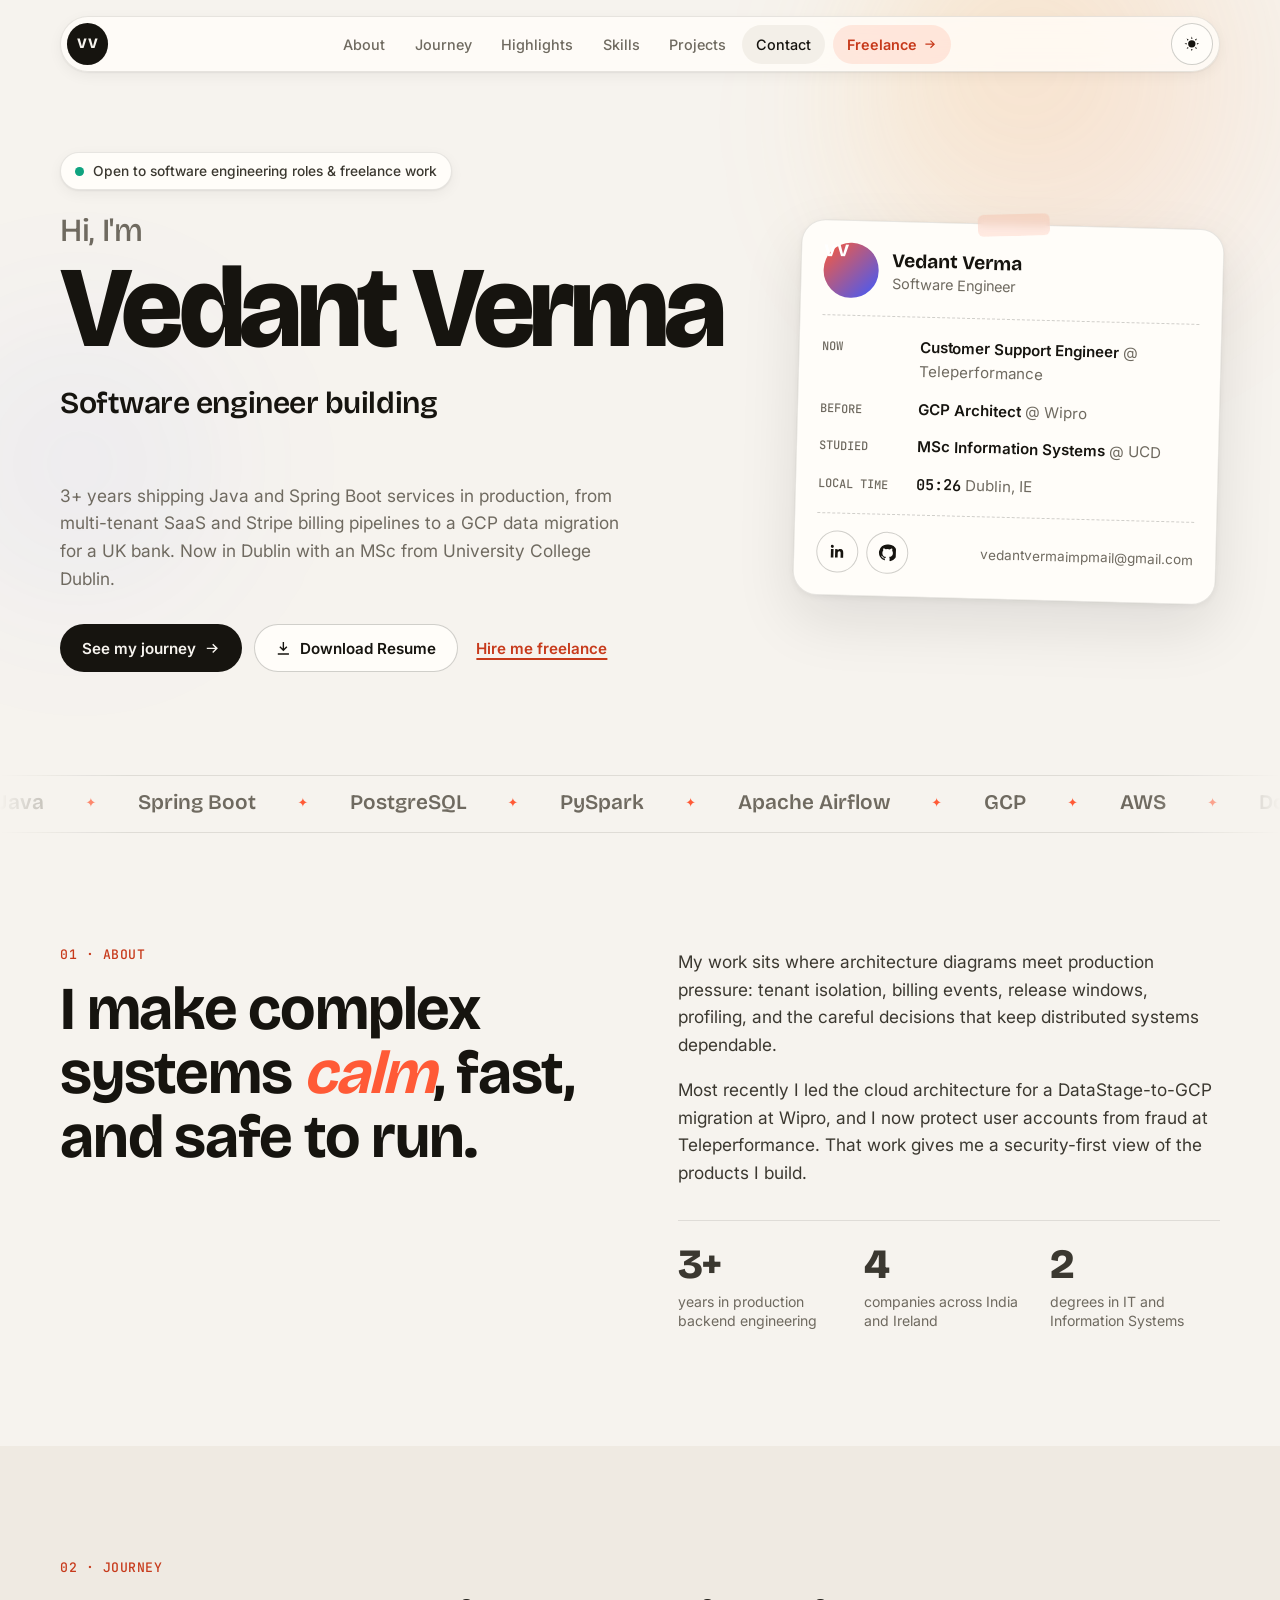
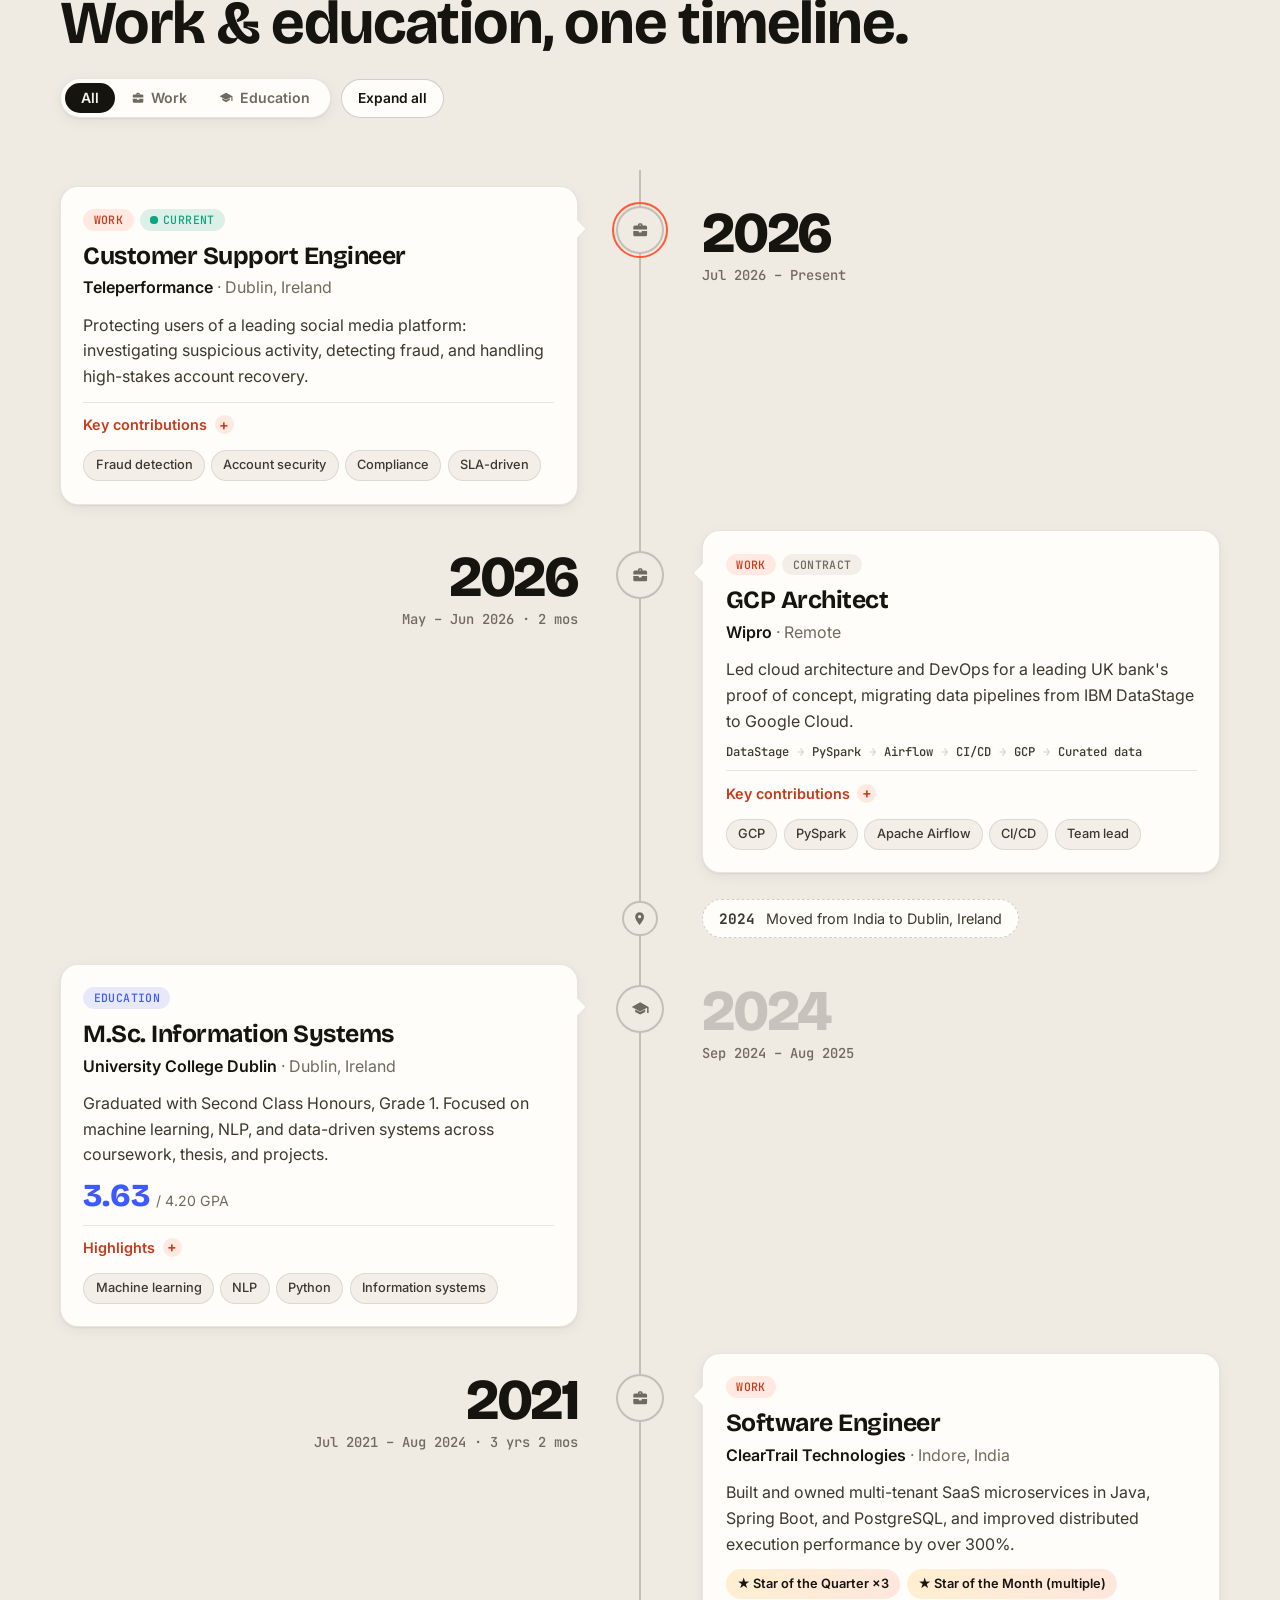
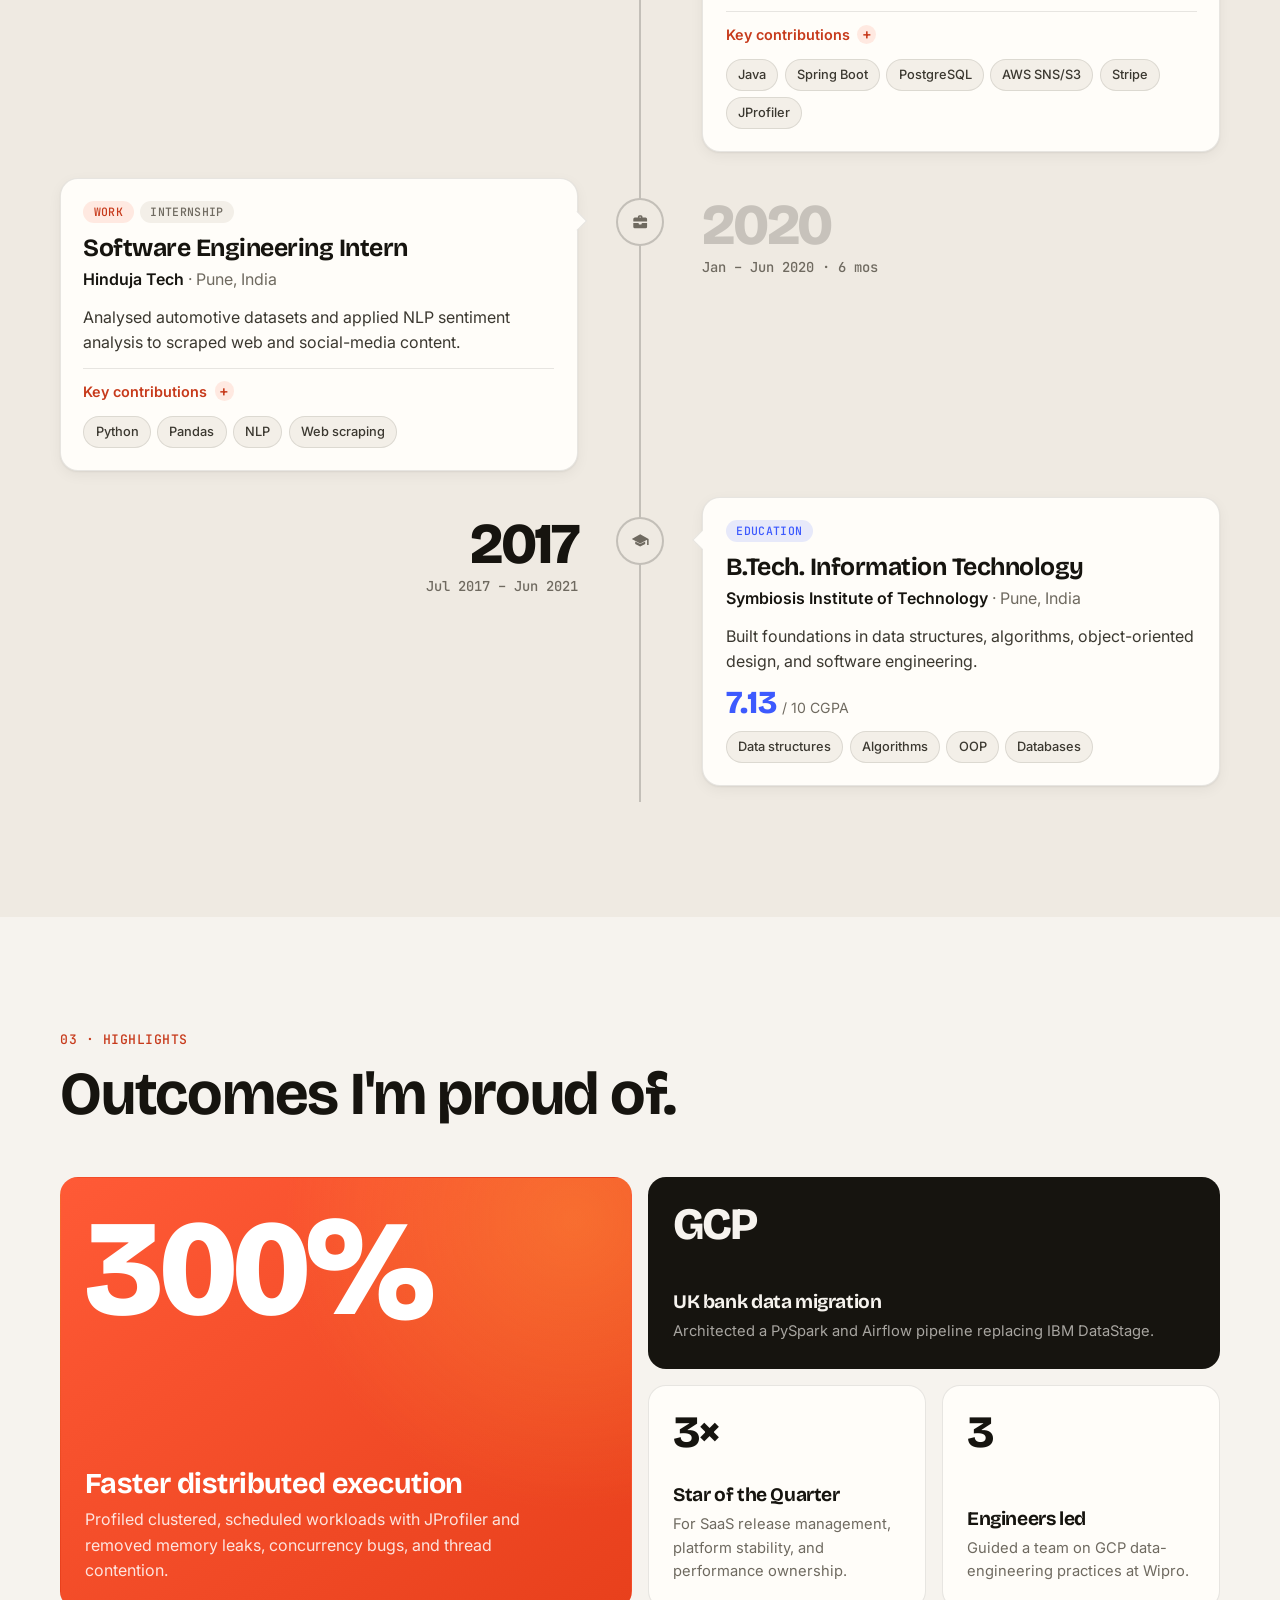
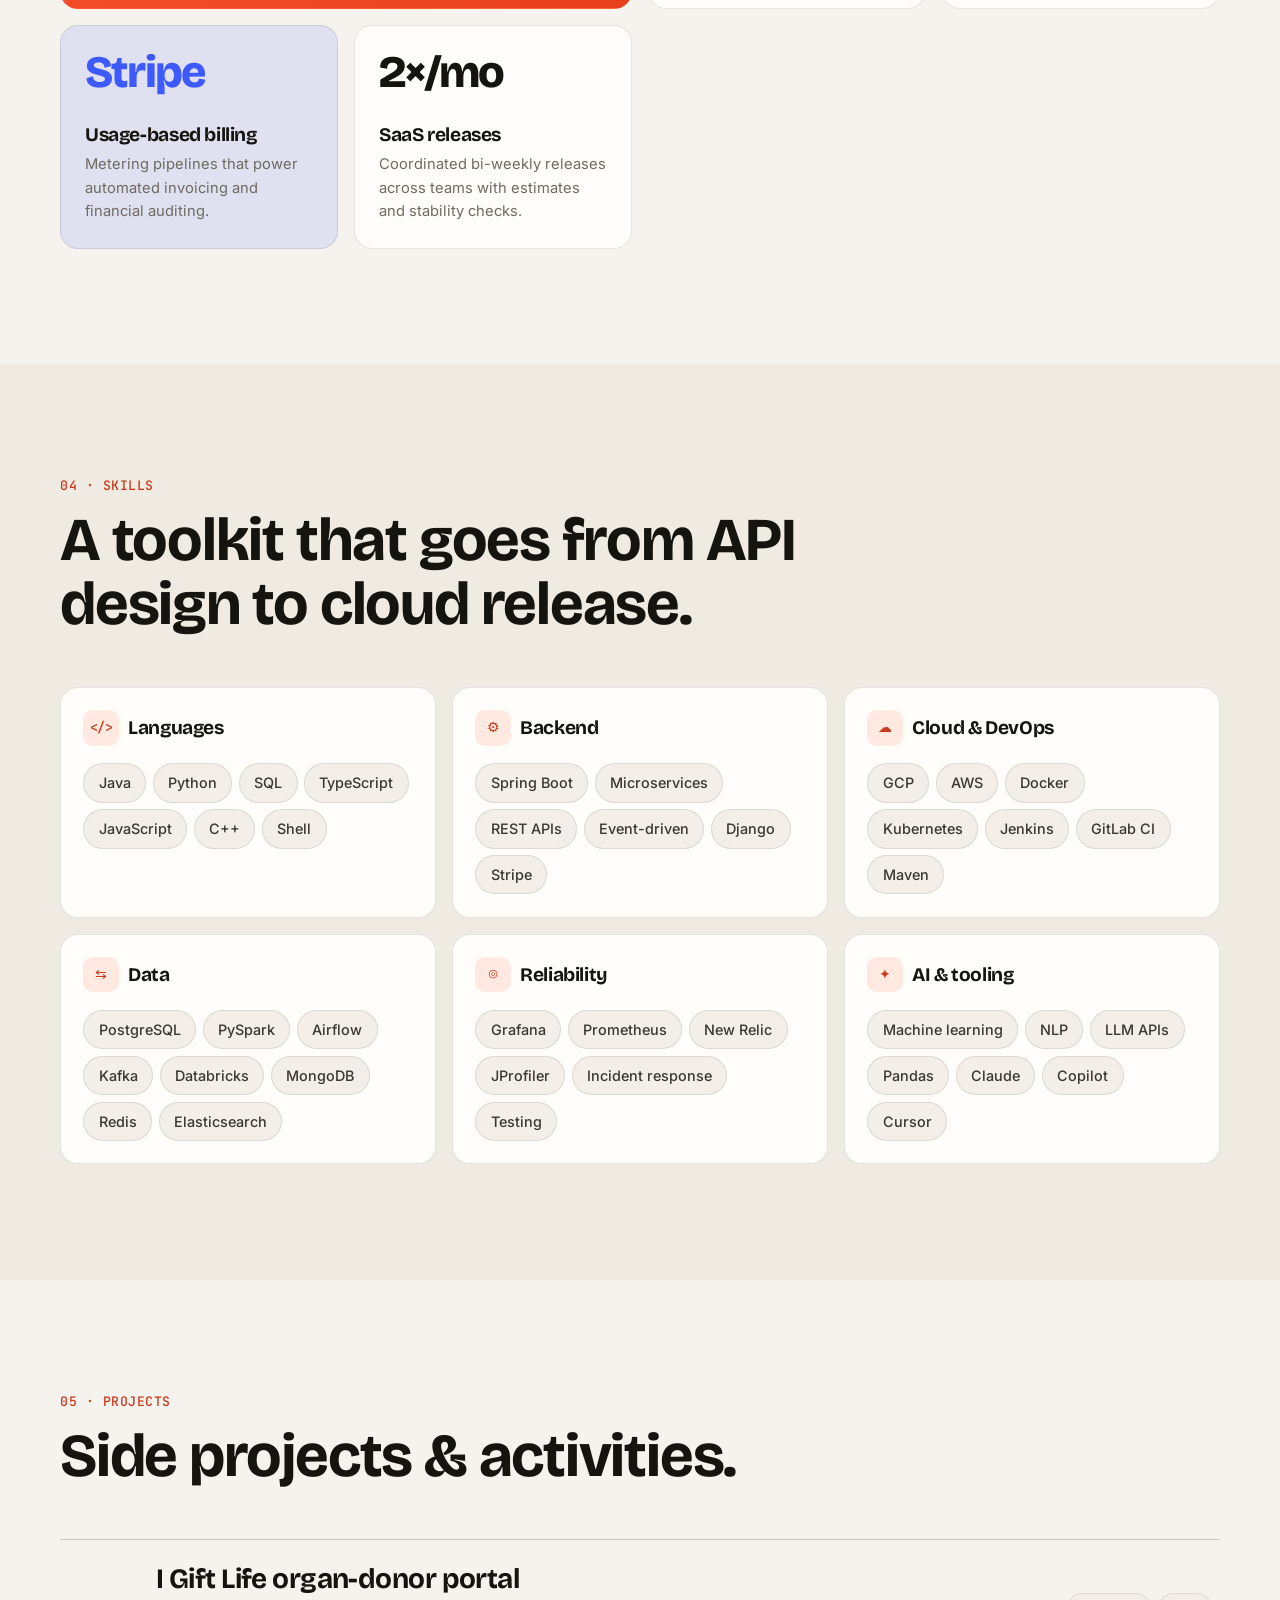
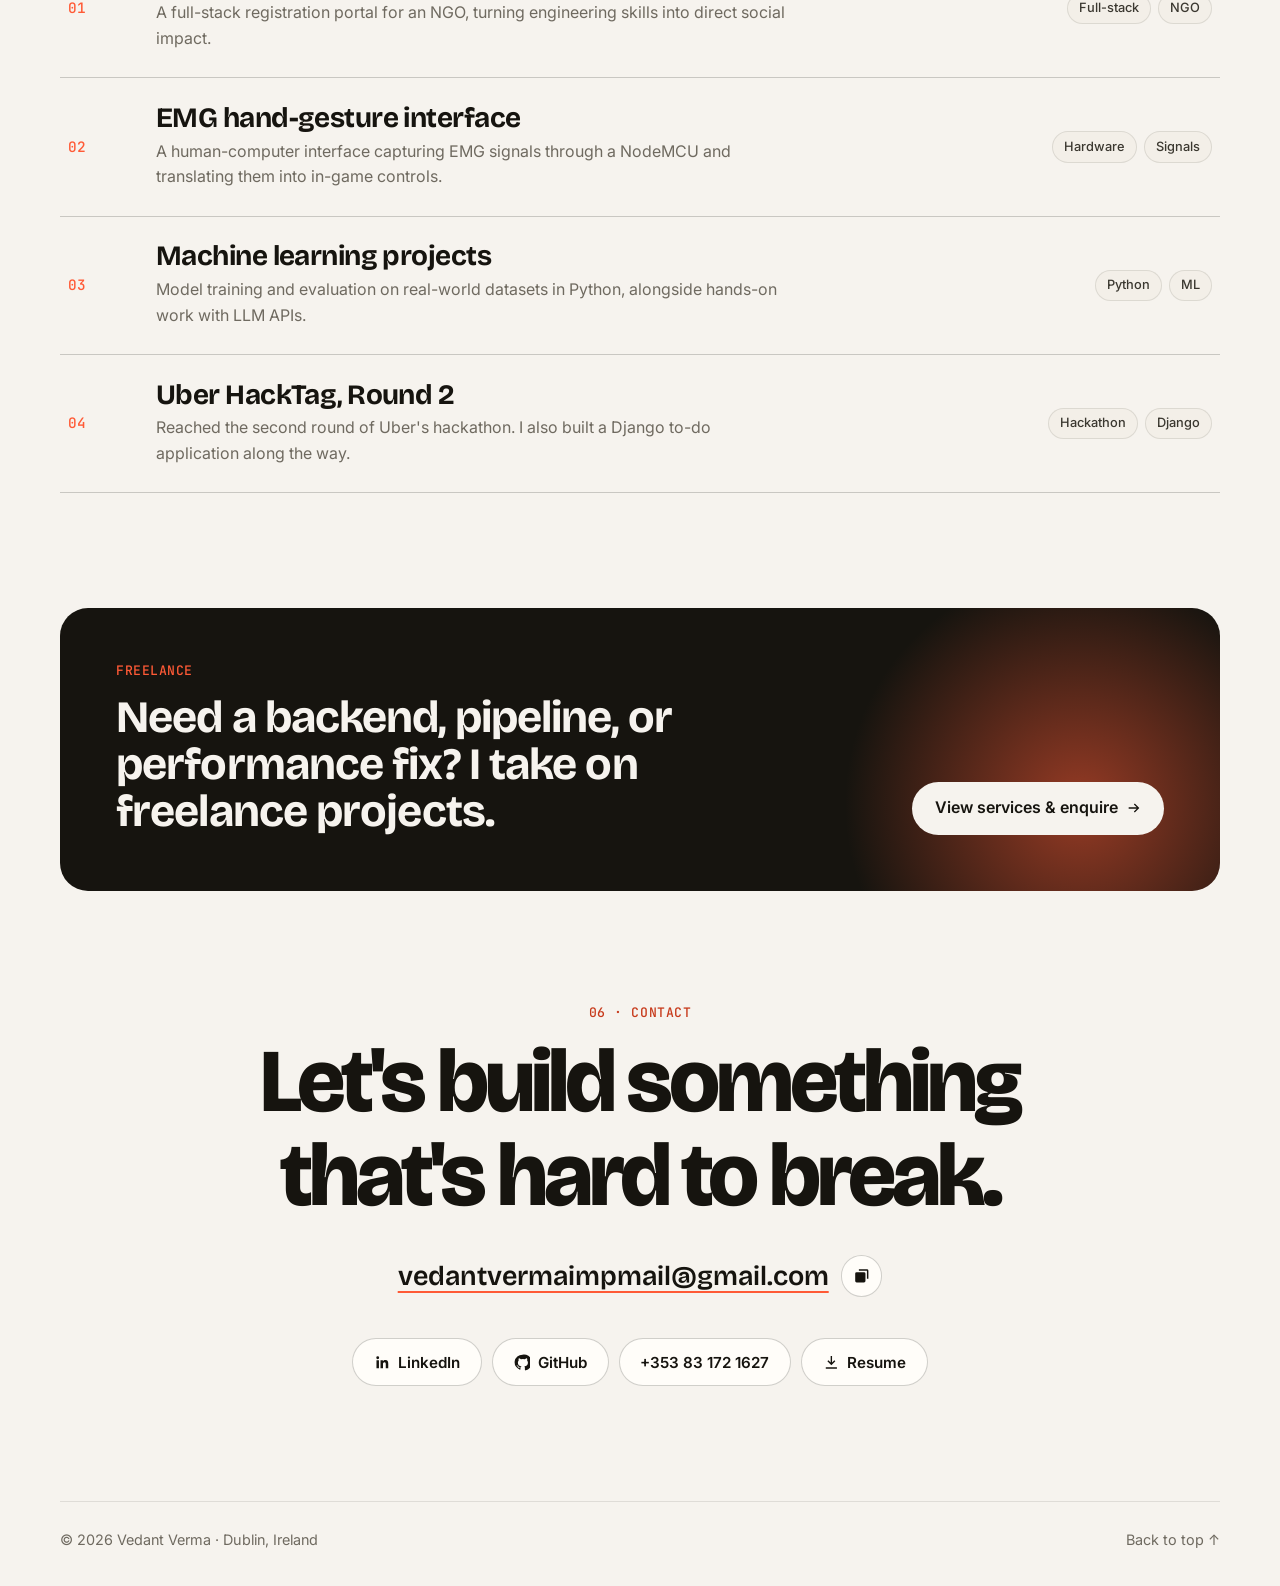
==== commit db38d6b4: "Bust browser cache for CSS and JS" ====
--- a/index.html
+++ b/index.html
@@ -30,7 +30,7 @@
         if (saved) document.documentElement.dataset.theme = saved;
       } catch (error) {}
     </script>
-    <link rel="stylesheet" href="styles.css" />
+    <link rel="stylesheet" href="styles.css?v=2" />
   </head>
   <body>
     <svg class="sprite" aria-hidden="true">
@@ -568,6 +568,6 @@
         "knowsAbout": ["Java", "Spring Boot", "Distributed Systems", "Microservices", "GCP", "AWS", "PySpark", "Apache Airflow", "PostgreSQL", "CI/CD"]
       }
     </script>
-    <script src="script.js"></script>
+    <script src="script.js?v=2"></script>
   </body>
 </html>
